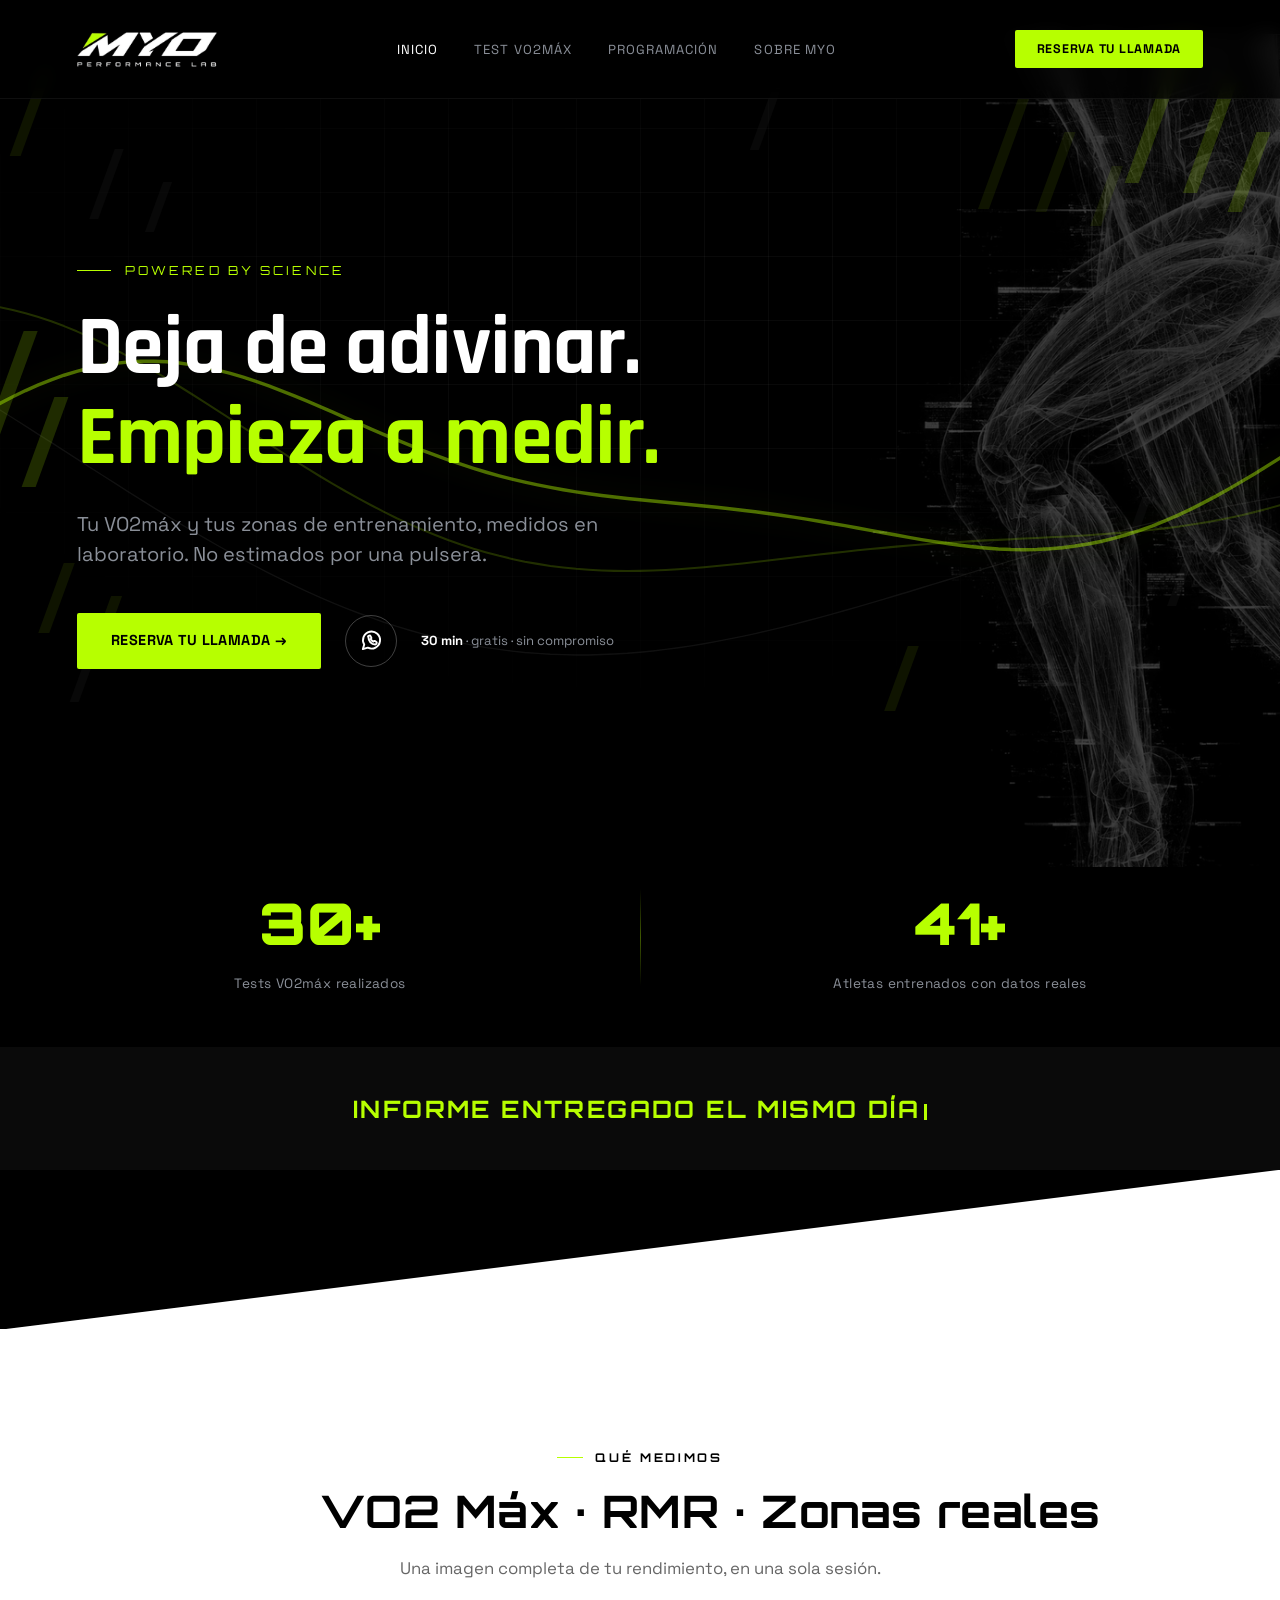
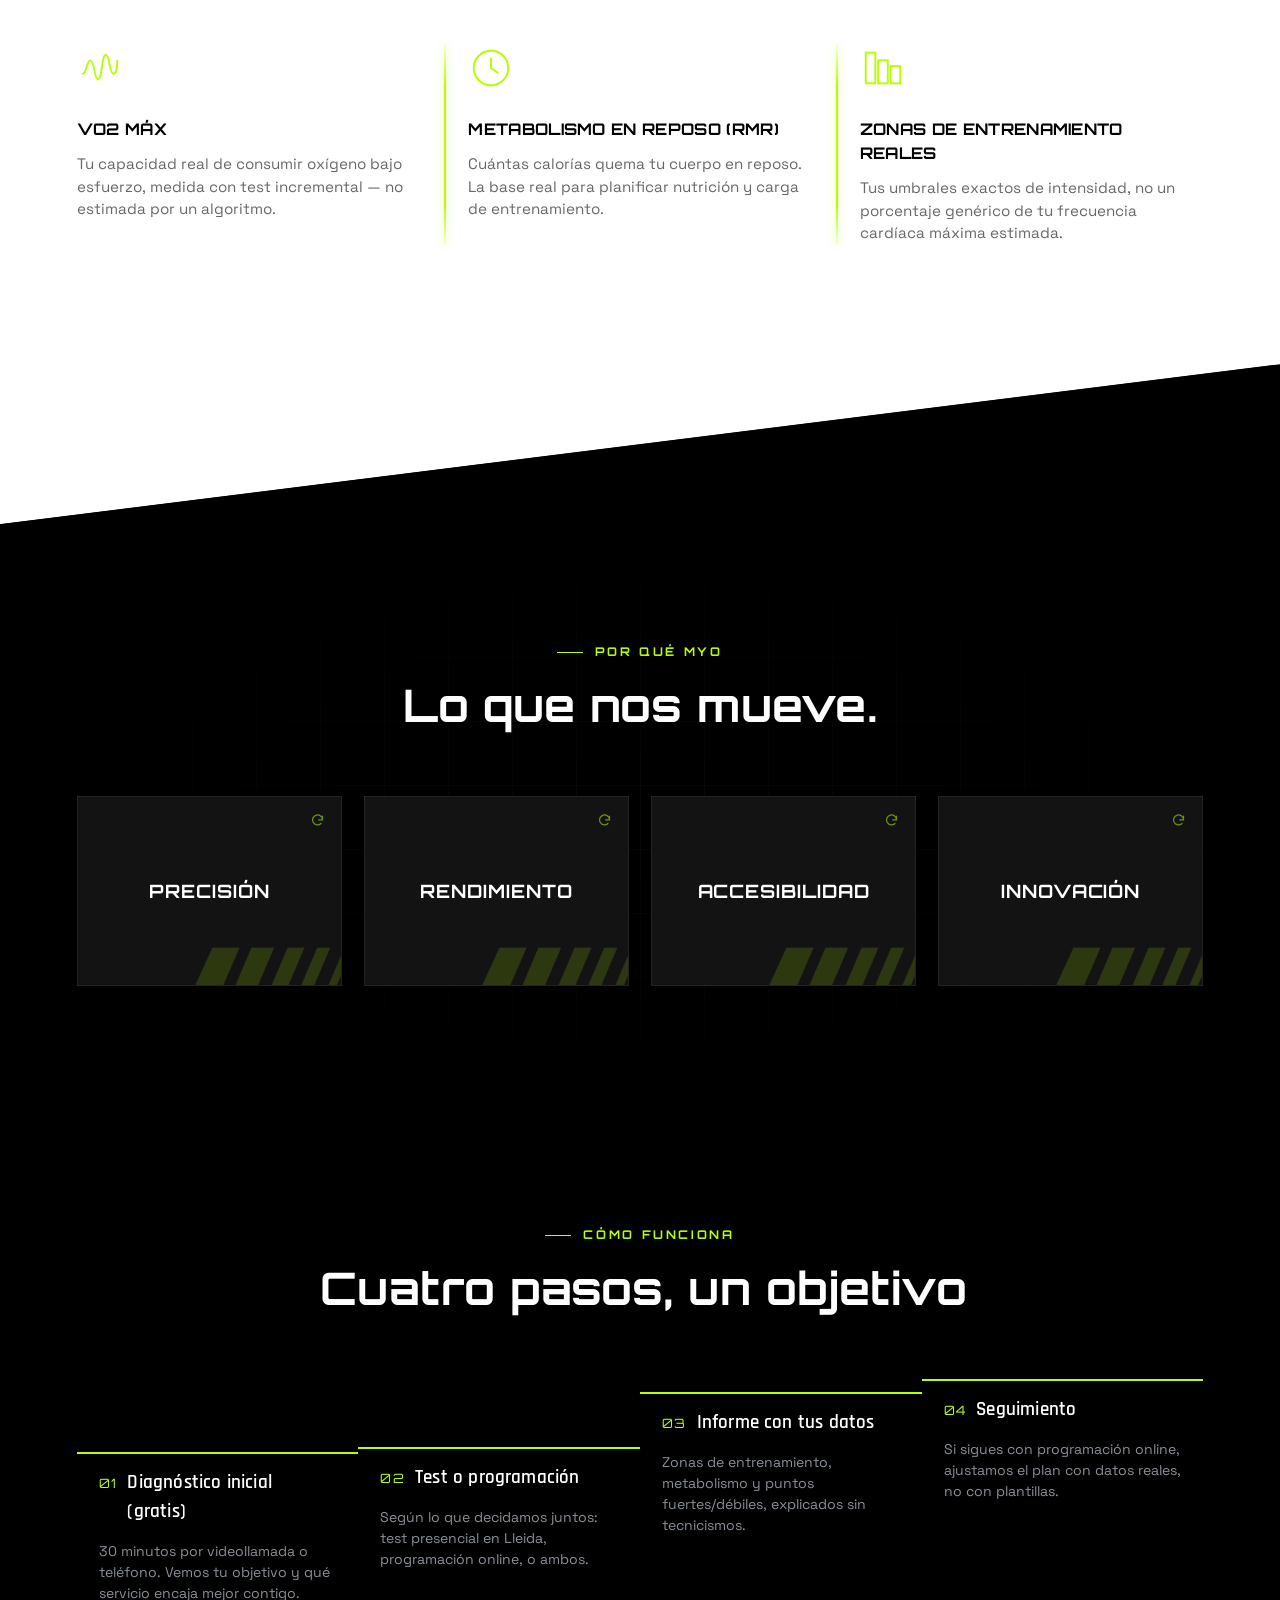
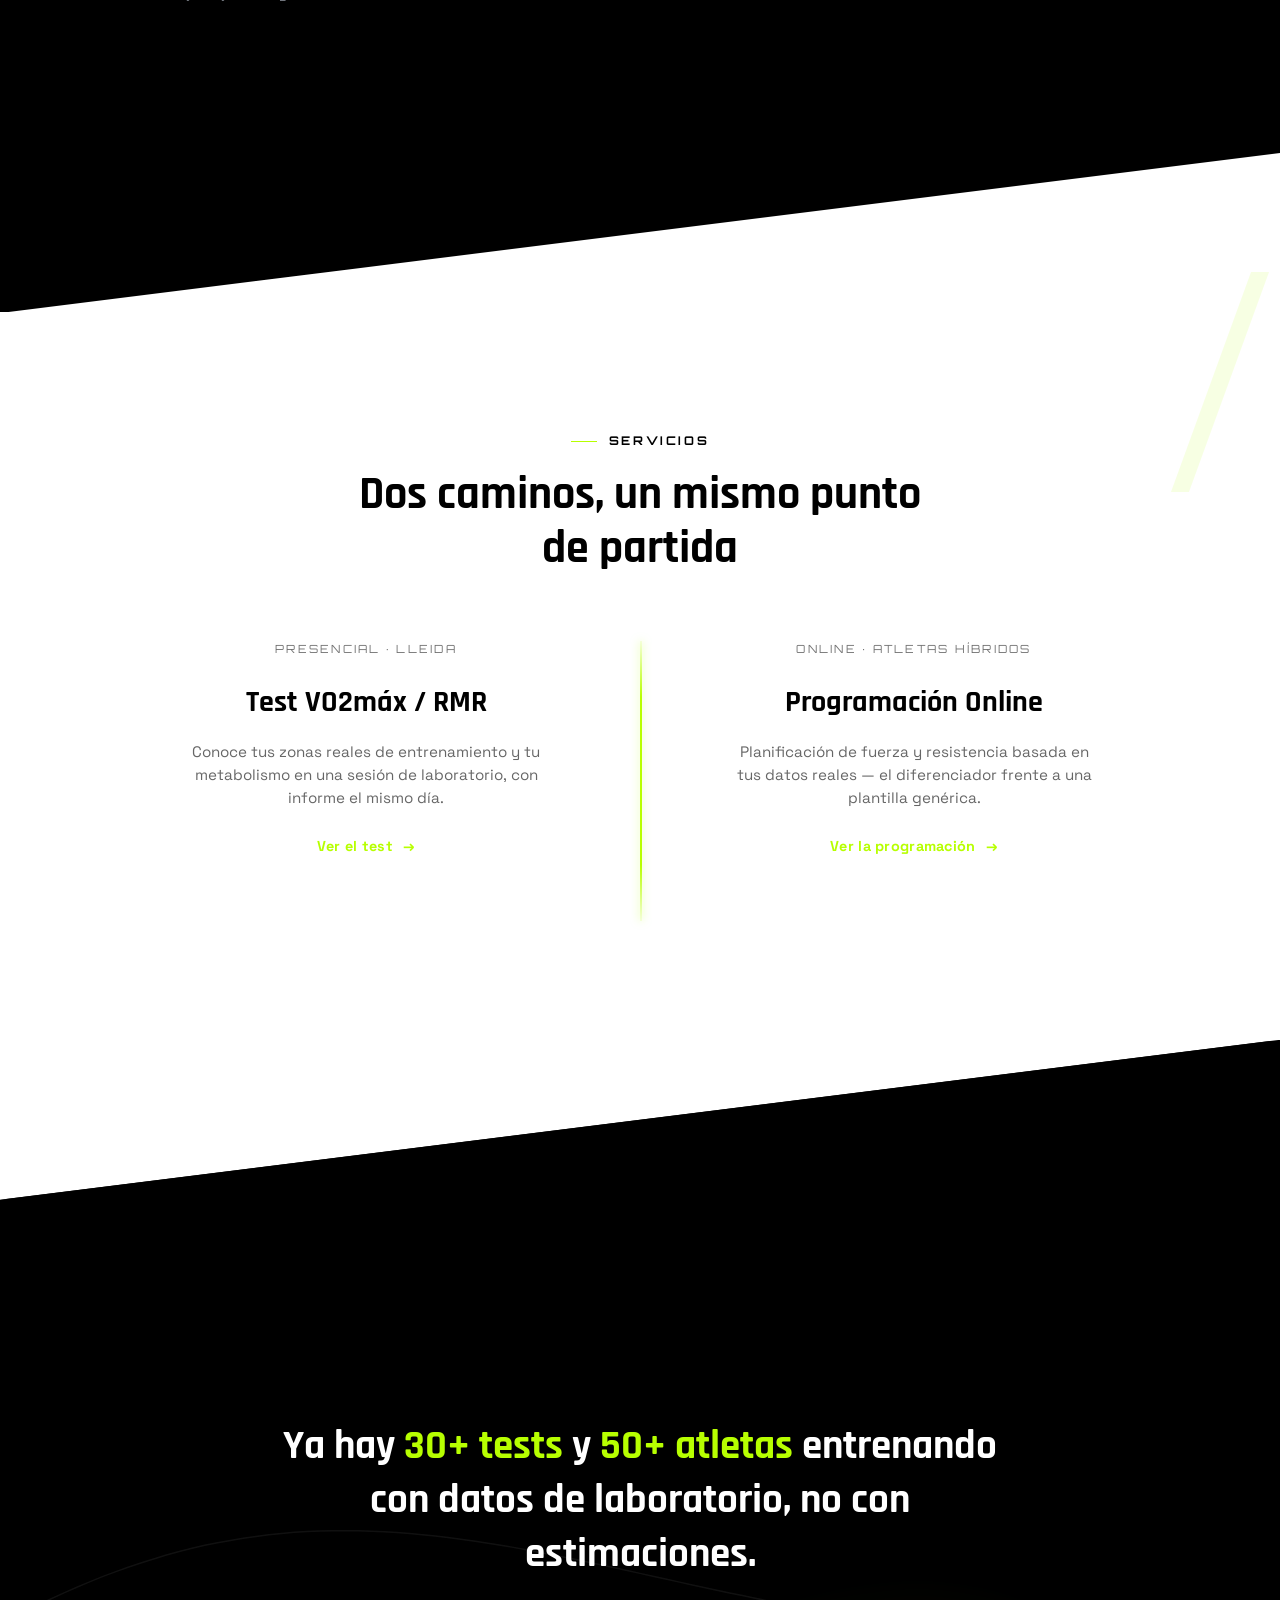
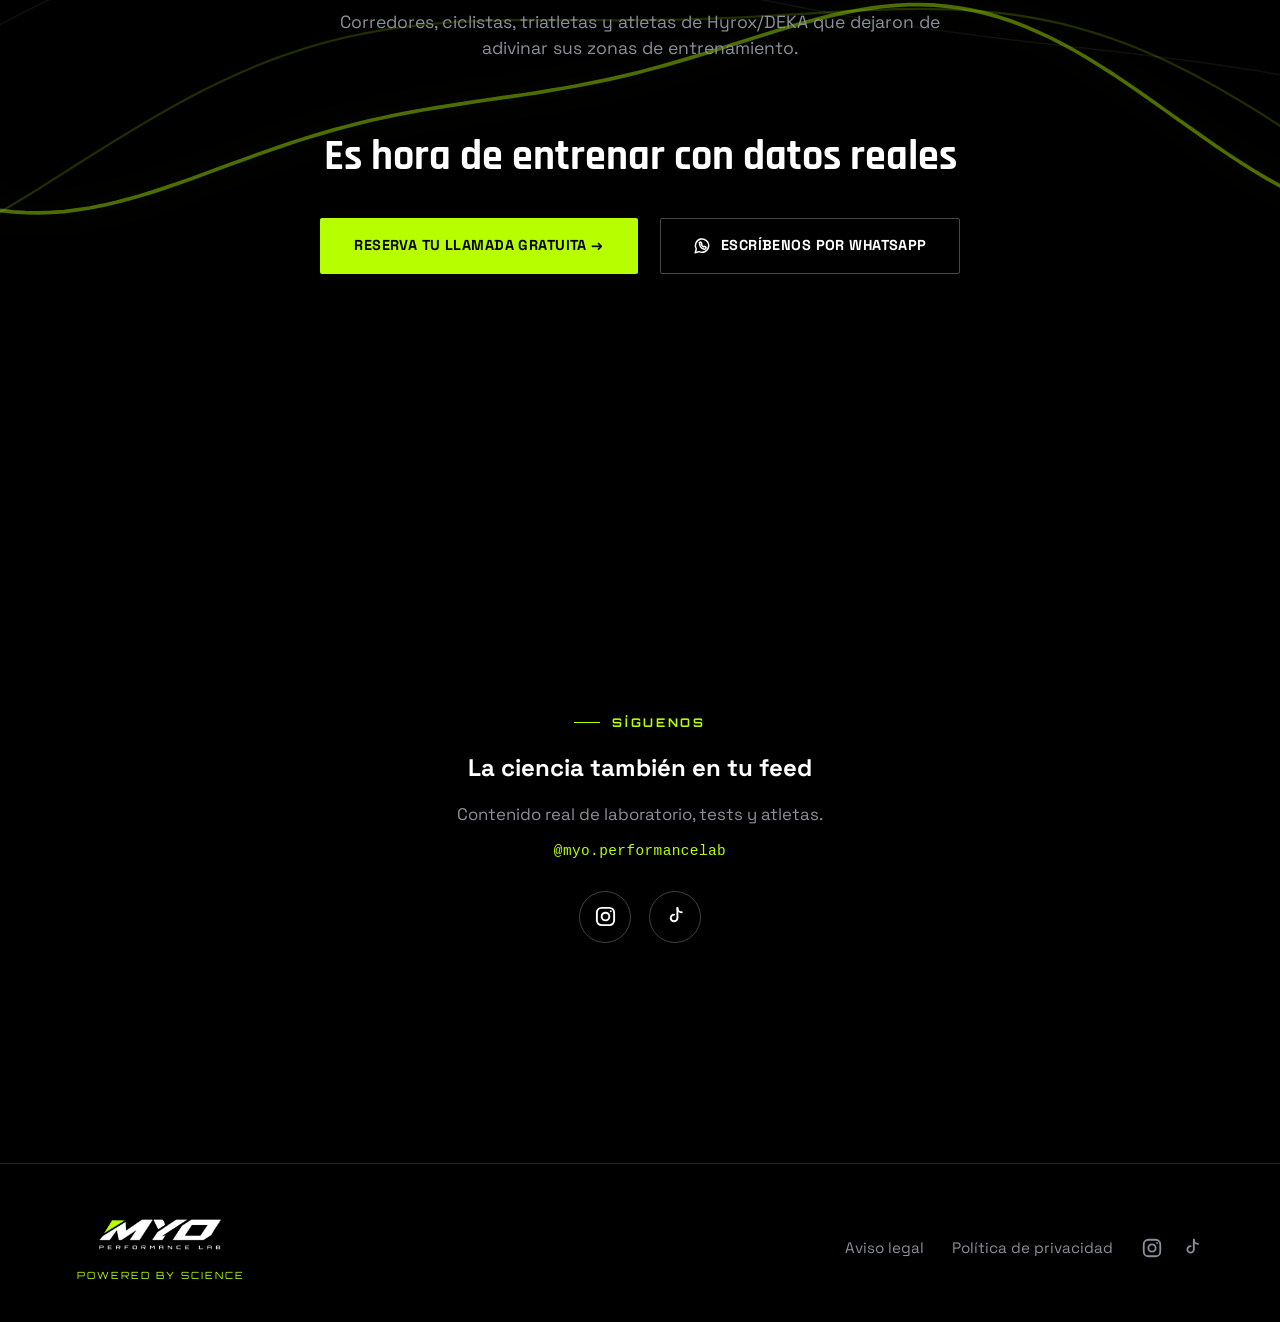
==== index.html @ 12cadb53 "Fix WhatsApp link and update section subtitle Updated WhatsApp link and modified text for clarity." ====
<!DOCTYPE html>
<html lang="es">
<head>
<meta charset="UTF-8">
<meta name="viewport" content="width=device-width, initial-scale=1.0">
<title>MYO Performance Lab — Inicio</title>
<meta name="description" content="Laboratorio de fisiología y rendimiento deportivo en Lleida. Tests VO2máx y RMR presenciales, y programación online basada en datos reales. Powered by Science.">
<link rel="preconnect" href="https://fonts.googleapis.com">
<link rel="preconnect" href="https://fonts.gstatic.com" crossorigin>
<link href="https://fonts.googleapis.com/css2?family=Orbitron:wght@500;700;900&family=Rajdhani:wght@500;600;700&family=Space+Grotesk:wght@400;500;600;700&display=swap" rel="stylesheet">
<link rel="stylesheet" href="css/style.css">
</head>
<body data-page="inicio">

<div class="brand-anatomy-bg" aria-hidden="true"></div>

<div id="header"></div>

<main>
<section class="hero" id="hero">
  <div class="hero-bg-grid"></div>

  <div class="hero-waveform-ambient" id="hero-waveform-ambient">
    <svg viewBox="0 0 1000 600" preserveAspectRatio="none">
      <path class="amb-line a3" id="amb-line-3" d="" />
      <path class="amb-line a2" id="amb-line-2" d="" />
      <path class="amb-line a1" id="amb-line-1" d="" />
    </svg>
  </div>

  <div class="parallax-field" id="parallax-field">
    <div class="p-layer back">
      <span class="p-wedge" style="height:70px; left:8%; top:18%;"></span>
      <span class="p-wedge" style="height:50px; left:12%; top:22%;"></span>
      <span class="p-wedge" style="height:90px; left:88%; top:60%;"></span>
      <span class="p-wedge" style="height:60px; left:92%; top:66%;"></span>
      <span class="p-wedge" style="height:40px; left:6%; top:80%;"></span>
      <span class="p-wedge" style="height:100px; left:60%; top:6%;"></span>
    </div>
    <div class="p-layer mid">
      <span class="p-wedge" style="height:110px; left:78%; top:12%;"></span>
      <span class="p-wedge" style="height:80px; left:82%; top:16%;"></span>
      <span class="p-wedge" style="height:60px; left:86%; top:20%;"></span>
      <span class="p-wedge" style="height:70px; left:4%; top:68%;"></span>
      <span class="p-wedge" style="height:50px; left:8%; top:72%;"></span>
      <span class="p-wedge" style="height:90px; left:2%; top:8%;"></span>
      <span class="p-wedge" style="height:65px; left:70%; top:78%;"></span>
    </div>
    <div class="p-layer front">
      <span class="p-wedge" style="height:150px; left:90%; top:4%;"></span>
      <span class="p-wedge" style="height:110px; left:94%; top:10%;"></span>
      <span class="p-wedge" style="height:80px; left:97%; top:16%;"></span>
      <span class="p-wedge" style="height:130px; left:0%; top:40%;"></span>
      <span class="p-wedge" style="height:90px; left:3%; top:48%;"></span>
    </div>
  </div>

  <div class="hero-content">
    <div class="hero-eyebrow">Powered by Science</div>
    <h1>Deja de adivinar. <em>Empieza a medir.</em></h1>
    <p class="hero-sub">Tu VO2máx y tus zonas de entrenamiento, medidos en laboratorio. No estimados por una pulsera.</p>
    <div class="hero-ctas">
      <a href="#" class="btn-primary">Reserva tu llamada →</a>
      <a href="https://wa.me/34648884513" class="btn-icon-wa" aria-label="Escríbenos por WhatsApp" target="_blank" rel="noopener">
        <svg viewBox="0 0 24 24" fill="none" stroke="currentColor" stroke-width="2"><path d="M3 21l1.4-4.9A8.9 8.9 0 1 1 8.1 19.5L3 21z" stroke-linecap="round" stroke-linejoin="round"/><path d="M8.8 8.6c0 4.1 3 7.4 7.1 7.6.5 0 1-.3 1.2-.8l.3-.9a1 1 0 0 0-.5-1.2l-1.6-.8a1 1 0 0 0-1.1.2l-.4.4a6.6 6.6 0 0 1-2.6-2.6l.4-.4a1 1 0 0 0 .2-1.1l-.8-1.6a1 1 0 0 0-1.2-.5l-.9.3c-.5.2-.8.6-.1 1.4z"/></svg>
      </a>
      <span class="hero-note"><strong>30 min</strong> · gratis · sin compromiso</span>
    </div>
  </div>
</section>

<div class="stats">
  <div class="stat" data-reveal>
    <div class="stat-num" data-count="30" data-suffix="+">0</div>
    <div class="stat-label">Tests VO2máx realizados</div>
  </div>
  <div class="stat" data-reveal>
    <div class="stat-num" data-count="50" data-suffix="+">0</div>
    <div class="stat-label">Atletas entrenados con datos reales</div>
  </div>
</div>

<div class="stats-typewriter" data-reveal>
  <span class="tw-text" id="tw-text" data-full="Informe entregado el mismo día"></span><span class="tw-cursor"></span>
</div>

<div class="angle-bridge to-light"><div class="wedge-a"></div><div class="wedge-b"></div></div>

<section id="que-medimos" class="section-light">
  <div class="section-head section-head--center" data-reveal>
    <div class="eyebrow eyebrow--center eyebrow--bold">Qué medimos</div>
    <h2>VO2 Máx · RMR · Zonas reales</h2>
    <p class="section-sub">Una imagen completa de tu rendimiento, en una sola sesión.</p>
  </div>
  <div class="measure-grid">
    <div class="measure-card" data-reveal>
      <div class="measure-icon"><svg viewBox="0 0 48 48" fill="none" stroke-width="2"><path d="M6 30c4 0 4-14 8-14s4 20 8 20 4-26 8-26 4 20 8 20 4-14 4-14" stroke-linecap="round" stroke-linejoin="round"/></svg></div>
      <h3>VO2 MÁX</h3>
      <p>Tu capacidad real de consumir oxígeno bajo esfuerzo, medida con test incremental — no estimada por un algoritmo.</p>
    </div>
    <div class="measure-card" data-reveal>
      <div class="measure-icon"><svg viewBox="0 0 48 48" fill="none" stroke-width="2"><circle cx="24" cy="24" r="18"/><path d="M24 14v10l7 5" stroke-linecap="round" stroke-linejoin="round"/></svg></div>
      <h3>METABOLISMO EN REPOSO (RMR)</h3>
      <p>Cuántas calorías quema tu cuerpo en reposo. La base real para planificar nutrición y carga de entrenamiento.</p>
    </div>
    <div class="measure-card" data-reveal>
      <div class="measure-icon"><svg viewBox="0 0 48 48" fill="none" stroke-width="2"><rect x="6" y="8" width="10" height="32"/><rect x="19" y="16" width="10" height="24"/><rect x="32" y="22" width="10" height="18"/></svg></div>
      <h3>ZONAS DE ENTRENAMIENTO REALES</h3>
      <p>Tus umbrales exactos de intensidad, no un porcentaje genérico de tu frecuencia cardíaca máxima estimada.</p>
    </div>
  </div>
</section>

<div class="angle-bridge to-dark"><div class="wedge-a"></div><div class="wedge-b"></div></div>

<section id="por-que-myo">
  <div class="section-grid-bg" data-parallax="0.04"></div>
  <div class="section-head section-head--center" data-reveal>
    <div class="eyebrow eyebrow--center eyebrow--bold">Por qué MYO</div>
    <h2>Lo que nos mueve.</h2>
  </div>
  <div class="values-grid">
    <div class="flip-card" data-reveal tabindex="0">
      <div class="flip-inner">
        <div class="flip-face flip-front" data-letter="P">
          <h3>Precisión</h3>
          <svg class="flip-icon" viewBox="0 0 24 24" fill="none" stroke="currentColor" stroke-width="2"><path d="M20 11a8 8 0 1 0-2.5 5.8M20 5v6h-6" stroke-linecap="round" stroke-linejoin="round"/></svg>
        </div>
        <div class="flip-face flip-back">
          <p>Cada dato sale de un protocolo validado en laboratorio, nunca de un algoritmo estimado.</p>
        </div>
      </div>
    </div>
    <div class="flip-card" data-reveal tabindex="0">
      <div class="flip-inner">
        <div class="flip-face flip-front" data-letter="R">
          <h3>Rendimiento</h3>
          <svg class="flip-icon" viewBox="0 0 24 24" fill="none" stroke="currentColor" stroke-width="2"><path d="M20 11a8 8 0 1 0-2.5 5.8M20 5v6h-6" stroke-linecap="round" stroke-linejoin="round"/></svg>
        </div>
        <div class="flip-face flip-back">
          <p>Hablamos el idioma del atleta que compite, no del que simplemente "hace deporte".</p>
        </div>
      </div>
    </div>
    <div class="flip-card" data-reveal tabindex="0">
      <div class="flip-inner">
        <div class="flip-face flip-front" data-letter="A">
          <h3>Accesibilidad</h3>
          <svg class="flip-icon" viewBox="0 0 24 24" fill="none" stroke="currentColor" stroke-width="2"><path d="M20 11a8 8 0 1 0-2.5 5.8M20 5v6h-6" stroke-linecap="round" stroke-linejoin="round"/></svg>
        </div>
        <div class="flip-face flip-back">
          <p>La ciencia que antes era solo para la élite, ahora está al alcance de cualquiera que entrena en serio.</p>
        </div>
      </div>
    </div>
    <div class="flip-card" data-reveal tabindex="0">
      <div class="flip-inner">
        <div class="flip-face flip-front" data-letter="I">
          <h3>Innovación</h3>
          <svg class="flip-icon" viewBox="0 0 24 24" fill="none" stroke="currentColor" stroke-width="2"><path d="M20 11a8 8 0 1 0-2.5 5.8M20 5v6h-6" stroke-linecap="round" stroke-linejoin="round"/></svg>
        </div>
        <div class="flip-face flip-back">
          <p>Tecnología y método al servicio del dato — nunca al revés.</p>
        </div>
      </div>
    </div>
  </div>
</section>

<section id="como-funciona">
  <div class="section-head section-head--center" data-reveal>
    <div class="eyebrow eyebrow--center eyebrow--bold">Cómo funciona</div>
    <h2>Cuatro pasos, un objetivo</h2>
  </div>
  <div class="stairs">
    <div class="stair-step" data-reveal data-step="1">
      <div class="stair-step-head"><span class="step-num">01</span><h3>Diagnóstico inicial (gratis)</h3></div>
      <p>30 minutos por videollamada o teléfono. Vemos tu objetivo y qué servicio encaja mejor contigo.</p>
    </div>
    <div class="stair-step" data-reveal data-step="2">
      <div class="stair-step-head"><span class="step-num">02</span><h3>Test o programación</h3></div>
      <p>Según lo que decidamos juntos: test presencial en Lleida, programación online, o ambos.</p>
    </div>
    <div class="stair-step" data-reveal data-step="3">
      <div class="stair-step-head"><span class="step-num">03</span><h3>Informe con tus datos</h3></div>
      <p>Zonas de entrenamiento, metabolismo y puntos fuertes/débiles, explicados sin tecnicismos.</p>
    </div>
    <div class="stair-step" data-reveal data-step="4">
      <div class="stair-step-head"><span class="step-num">04</span><h3>Seguimiento</h3></div>
      <p>Si sigues con programación online, ajustamos el plan con datos reales, no con plantillas.</p>
    </div>
  </div>
</section>

<div class="angle-bridge to-light"><div class="wedge-a"></div><div class="wedge-b"></div></div>

<section id="servicios" class="section-light">
  <span class="drift-wedge drift-wedge--services" data-parallax="-0.06"></span>
  <div class="section-head section-head--center" data-reveal>
    <div class="eyebrow eyebrow--center eyebrow--bold">Servicios</div>
    <h2>Dos caminos, un mismo punto de&nbsp;partida</h2>
  </div>
  <div class="services-grid">
    <a href="test.html" class="service-card" data-reveal>
      <span class="service-tag">Presencial · Lleida</span>
      <h3>Test VO2máx / RMR</h3>
      <p>Conoce tus zonas reales de entrenamiento y tu metabolismo en una sesión de laboratorio, con informe el mismo día.</p>
      <span class="service-link">Ver el test <span class="arrow">→</span></span>
    </a>
    <a href="programacion.html" class="service-card" data-reveal>
      <span class="service-tag">Online · Atletas híbridos</span>
      <h3>Programación Online</h3>
      <p>Planificación de fuerza y resistencia basada en tus datos reales — el diferenciador frente a una plantilla genérica.</p>
      <span class="service-link">Ver la programación <span class="arrow">→</span></span>
    </a>
  </div>
</section>

<div class="angle-bridge to-dark"><div class="wedge-a"></div><div class="wedge-b"></div></div>

<section id="prueba-social">
  <div class="hero-waveform-ambient" id="hero-waveform-ambient-2">
    <svg viewBox="0 0 1000 600" preserveAspectRatio="none">
      <path class="amb-line a3" id="amb-line-3b" d="" />
      <path class="amb-line a2" id="amb-line-2b" d="" />
      <path class="amb-line a1" id="amb-line-1b" d="" />
    </svg>
  </div>
  <div class="proof" data-reveal>
    <p class="proof-quote">Ya hay <span class="lime">30+ tests</span> y <span class="lime">50+ atletas</span> entrenando con datos de laboratorio, no con estimaciones.</p>
    <p class="proof-for">Corredores, ciclistas, triatletas y atletas de Hyrox/DEKA que dejaron de adivinar sus zonas de entrenamiento.</p>
    <h2 class="proof-cta-heading">Es hora de entrenar con datos reales</h2>
    <div class="cta-group">
      <a href="#" class="btn-primary">Reserva tu llamada gratuita →</a>
      <a href="https://wa.me/34648884513" class="btn-secondary" target="_blank" rel="noopener">
        <svg viewBox="0 0 24 24" fill="none" stroke="currentColor" stroke-width="2"><path d="M3 21l1.4-4.9A8.9 8.9 0 1 1 8.1 19.5L3 21z" stroke-linecap="round" stroke-linejoin="round"/><path d="M8.8 8.6c0 4.1 3 7.4 7.1 7.6.5 0 1-.3 1.2-.8l.3-.9a1 1 0 0 0-.5-1.2l-1.6-.8a1 1 0 0 0-1.1.2l-.4.4a6.6 6.6 0 0 1-2.6-2.6l.4-.4a1 1 0 0 0 .2-1.1l-.8-1.6a1 1 0 0 0-1.2-.5l-.9.3c-.5.2-.8.6-.1 1.4z"/></svg>
        Escríbenos por WhatsApp
      </a>
  </div>
</section>

<section id="social">
  <div class="social-follow" data-reveal>
    <div class="eyebrow eyebrow--center eyebrow--bold">Síguenos</div>
    <h2>La ciencia también en tu feed</h2>
    <p class="section-sub">Contenido real de laboratorio, tests y atletas.</p>
    <div class="social-handle">@myo.performancelab</div>
    <div class="social-links">
      <a href="https://instagram.com/myo.performancelab" target="_blank" rel="noopener" class="btn-icon-wa" aria-label="Instagram">
        <svg viewBox="0 0 24 24" fill="none" stroke="currentColor" stroke-width="2"><rect x="3" y="3" width="18" height="18" rx="5"/><circle cx="12" cy="12" r="4"/><circle cx="17.5" cy="6.5" r="1" fill="currentColor" stroke="none"/></svg>
      </a>
      <a href="https://tiktok.com/@myo.performancelab" target="_blank" rel="noopener" class="btn-icon-wa" aria-label="TikTok">
        <svg viewBox="0 0 24 24" fill="none" stroke="currentColor" stroke-width="2"><path d="M14 3v10.5a3.5 3.5 0 1 1-3.5-3.5" stroke-linecap="round" stroke-linejoin="round"/><path d="M14 3c0 2.5 2 4.5 4.5 4.5" stroke-linecap="round" stroke-linejoin="round"/></svg>
      </a>
    </div>
  </div>
</section>

</main>

<div id="footer"></div>

<script src="js/incluir.js" defer></script>
<script src="js/script.js" defer></script>
</body>
</html>
---- css/style.css ----
:root{
    --black:#000000;
    --near-black:#0a0a0a;
    --card:#131313;
    --card-border:#232323;
    --white:#ffffff;
    --gray:#8a8f98;
    --lime:#b7ff00;
    --font-display:'Orbitron', sans-serif;   /* logo, eyebrows, cifras, numeración — usos cortos */
    --font-head:'Rajdhani', sans-serif;      /* titulares largos: H1 hero, H2 de sección */
    --font-body:'Space Grotesk', sans-serif; /* cuerpo de texto */
  }
  *{margin:0;padding:0;box-sizing:border-box;}
  html{scroll-behavior:smooth;}
  body{
    background:var(--black);
    color:var(--white);
    font-family:var(--font-body);
    line-height:1.5;
    overflow-x:hidden;
  }
  a{color:inherit;text-decoration:none;}

  /* imagen de marca — trazado anatómico, fondo fijo muy sutil anclado a la derecha.
     Se ve en los huecos negros de la web; las secciones con fondo propio (claras, tarjetas) lo tapan con normalidad. */
  .brand-anatomy-bg{
    position:fixed;
    top:0; right:0;
    width:min(52vw, 720px);
    height:100vh;
    background-image:url('../assets/img/brand-anatomy.webp');
    background-position:right center;
    background-repeat:no-repeat;
    background-size:contain;
    opacity:0.5;
    z-index:0;
    pointer-events:none;
  }


  /* ===== NAV ===== */
  header{
    position:fixed;top:0;left:0;right:0;z-index:100;
    display:flex;align-items:center;justify-content:space-between;
    padding:26px 6%;
    background:rgba(0,0,0,0.7);
    backdrop-filter:blur(10px);
    border-bottom:1px solid rgba(255,255,255,0.06);
  }
  .logo{
    display:flex;align-items:center;
  }
  .logo img{
    height:46px;
    width:auto;
    display:block;
  }
  nav ul{list-style:none;display:flex;gap:36px;}
  nav a{
    font-size:0.82rem;
    letter-spacing:0.08em;
    text-transform:uppercase;
    color:var(--gray);
    transition:color .2s;
  }
  nav a:hover{color:var(--white);}
  nav a.active{color:var(--white);}
  .nav-cta{
    background:var(--lime);
    color:var(--black);
    padding:10px 22px;
    font-size:0.78rem;
    font-weight:700;
    letter-spacing:0.06em;
    text-transform:uppercase;
    border-radius:2px;
    transition:transform .15s;
  }
  .nav-cta:hover{transform:translateY(-2px);}
  .menu-toggle{display:none;background:none;border:none;color:var(--white);font-size:1.6rem;cursor:pointer;}

  /* ===== HERO ===== */
  .hero{
    position:relative;
    min-height:92vh;
    display:flex;
    flex-direction:column;
    justify-content:center;
    padding:142px 6% 40px;
    overflow:hidden;
    perspective:1200px;
  }
  .hero-bg-grid{
    position:absolute;inset:0;
    background-image:
      linear-gradient(rgba(255,255,255,0.035) 1px, transparent 1px),
      linear-gradient(90deg, rgba(255,255,255,0.035) 1px, transparent 1px);
    background-size:64px 64px;
    mask-image:radial-gradient(ellipse 80% 60% at 50% 40%, black 20%, transparent 75%);
    pointer-events:none;
  }

  /* ambient full-hero waveform — background presence, visible from first glance */
  .hero-waveform-ambient{
    position:absolute;inset:0;
    z-index:0;
    pointer-events:none;
    opacity:0.85;
    transition:transform .2s ease-out;
    will-change:transform;
  }
  .hero-waveform-ambient svg{width:100%;height:100%;display:block;}
  .amb-line{
    fill:none;
    stroke-linecap:round;
    stroke-linejoin:round;
  }
  .amb-line.a1{stroke:rgba(183,255,0,0.5);stroke-width:2.5;filter:drop-shadow(0 0 12px rgba(183,255,0,0.35));}
  .amb-line.a2{stroke:rgba(183,255,0,0.22);stroke-width:1.5;}
  .amb-line.a3{stroke:rgba(255,255,255,0.08);stroke-width:1;}

  /* parallax wedge field — motivo de velocidad, 3 capas de profundidad */
  .parallax-field{
    position:absolute;inset:0;
    pointer-events:none;
    z-index:1;
  }
  .p-layer{
    position:absolute;inset:0;
    transition:transform .15s ease-out;
    will-change:transform;
  }
  .p-wedge{
    position:absolute;
    width:12px;
    background:var(--lime);
    transform:skewX(-20deg);
    opacity:0.4;
  }
  .p-layer.back .p-wedge{background:rgba(255,255,255,0.08); width:9px;}
  .p-layer.mid .p-wedge{background:rgba(183,255,0,0.2); width:11px;}
  .p-layer.front .p-wedge{background:rgba(183,255,0,0.42); width:14px;}

  .hero-content{position:relative;z-index:3;}

  .hero-eyebrow{
    font-family:var(--font-display);
    font-size:0.78rem;
    letter-spacing:0.25em;
    color:var(--lime);
    text-transform:uppercase;
    margin-bottom:24px;
    display:flex;align-items:center;gap:14px;
  }
  .hero-eyebrow::before{
    content:'';
    width:34px;height:1px;
    background:var(--lime);
  }
  .hero h1{
    font-family:var(--font-head);
    font-weight:700;
    font-size:clamp(2.6rem, 6.6vw, 5.8rem);
    line-height:1.06;
    letter-spacing:-0.01em;
    max-width:16ch;
  }
  .hero h1 em{
    font-style:normal;
    color:var(--lime);
  }
  .hero-sub{
    margin-top:26px;
    font-size:clamp(1rem, 1.6vw, 1.25rem);
    color:var(--gray);
    max-width:46ch;
  }
  .hero-ctas{
    margin-top:44px;
    display:flex;
    align-items:center;
    gap:24px;
    flex-wrap:wrap;
  }
  .btn-primary{
    background:var(--lime);
    color:var(--black);
    padding:17px 34px;
    font-weight:700;
    font-size:0.9rem;
    letter-spacing:0.03em;
    text-transform:uppercase;
    border-radius:2px;
    display:inline-flex;align-items:center;gap:10px;
    transition:transform .18s, box-shadow .18s;
    font-family:var(--font-body);
  }
  .btn-primary:hover{
    transform:translateY(-3px);
    box-shadow:0 10px 30px -8px rgba(183,255,0,0.5);
  }
  .hero-note{
    font-size:0.82rem;
    color:var(--gray);
  }
  .hero-note strong{color:var(--white);}

  /* WhatsApp — icono tipo "logo", solo trazo, nunca relleno lima (reservado a CTA principal) */
  .btn-icon-wa{
    width:52px;height:52px;
    border-radius:50%;
    border:1px solid rgba(255,255,255,0.25);
    display:inline-flex;align-items:center;justify-content:center;
    color:var(--white);
    flex-shrink:0;
    transition:border-color .18s, color .18s, transform .18s;
  }
  .btn-icon-wa svg{width:23px;height:23px;}
  .btn-icon-wa:hover{
    border-color:var(--lime);
    color:var(--lime);
    transform:translateY(-3px);
  }

  /* WhatsApp — botón secundario de texto, para el CTA final junto a "Reserva tu llamada" */
  .cta-group{
    display:flex;
    align-items:center;
    gap:22px;
    flex-wrap:wrap;
    justify-content:center;
  }
  .btn-secondary{
    background:transparent;
    color:var(--white);
    border:1px solid rgba(255,255,255,0.28);
    padding:16px 32px;
    font-weight:700;
    font-size:0.9rem;
    letter-spacing:0.03em;
    text-transform:uppercase;
    border-radius:2px;
    display:inline-flex;align-items:center;gap:10px;
    transition:transform .18s, border-color .18s, color .18s;
    font-family:var(--font-body);
  }
  .btn-secondary svg{width:18px;height:18px;flex-shrink:0;}
  .btn-secondary:hover{
    border-color:var(--lime);
    color:var(--lime);
    transform:translateY(-3px);
  }

  /* ===== SECCIONES CLARAS (blanco) — para dar aire y respetar el 25% blanco del brandbook ===== */
  .section-light{
    background:var(--white);
    color:var(--black);
  }
  /* el lima de marca se queda EXACTO — solo se usa en trazos gruesos (raya, iconos) o como
     resaltador de fondo, nunca como color de texto fino sobre blanco (ahí no tiene contraste) */
  .section-light .eyebrow{color:var(--black);}
  .section-light .eyebrow::before{background:var(--lime);}
  .section-light .section-head p{color:rgba(0,0,0,0.6);}
  .section-light .measure-card p{color:rgba(0,0,0,0.6);}
  .section-light .measure-icon svg{stroke:var(--lime);}

  /* ===== FRANJAS DE TRANSICIÓN — corte diagonal (motivo de velocidad), sin degradado ni grises ===== */
  .angle-bridge{
    position:relative;
    height:160px;
    margin-top:-1px;
    margin-bottom:-1px;
    overflow:hidden;
  }
  .angle-bridge .wedge-a, .angle-bridge .wedge-b{
    position:absolute;
    inset:0;
  }
  .angle-bridge.to-light .wedge-a{background:#000; clip-path:polygon(0 0, 100% 0, 0 100%);}
  .angle-bridge.to-light .wedge-b{background:#fff; clip-path:polygon(100% 0, 100% 100%, 0 100%);}
  .angle-bridge.to-dark .wedge-a{background:#fff; clip-path:polygon(0 0, 100% 0, 0 100%);}
  .angle-bridge.to-dark .wedge-b{background:#000; clip-path:polygon(100% 0, 100% 100%, 0 100%);}

  /* ===== STATS BAR ===== */
  .stats{
    display:grid;
    grid-template-columns:repeat(auto-fit, minmax(220px,1fr));
    position:relative;
  }
  .stat{
    padding:52px 6%;
    text-align:center;
    position:relative;
  }
  /* divisor sutil entre cifras: línea fina en lima que se desvanece arriba/abajo, no un borde gris de extremo a extremo */
  .stat:not(:first-child)::before{
    content:'';
    position:absolute;
    left:0; top:50%;
    transform:translateY(-50%);
    width:1px;
    height:44%;
    background:linear-gradient(180deg, transparent, rgba(183,255,0,0.35), transparent);
  }
  .stat-num{
    font-family:var(--font-display);
    font-weight:900;
    font-size:clamp(2.6rem,5vw,3.6rem);
    color:var(--lime);
  }
  .stat-label{
    margin-top:8px;
    font-size:0.85rem;
    color:var(--gray);
    letter-spacing:0.03em;
  }

  /* franja inferior con el dato "mismo día" — efecto máquina de escribir, separada de los números */
  .stats-typewriter{
    padding:44px 6%;
    text-align:center;
    background:var(--near-black);
  }
  .tw-text{
    font-family:var(--font-display);
    font-size:clamp(1.05rem, 2vw, 1.5rem);
    font-weight:700;
    letter-spacing:0.1em;
    text-transform:uppercase;
    color:var(--lime);
  }
  .tw-cursor{
    display:inline-block;
    width:3px;
    height:1em;
    background:var(--lime);
    margin-left:4px;
    vertical-align:-0.12em;
    animation:tw-blink 0.9s step-end infinite;
  }
  @keyframes tw-blink{
    0%, 49%{opacity:1;}
    50%, 100%{opacity:0;}
  }

  /* ===== SECTION SHARED ===== */
  section{padding:120px 6%; position:relative;}

  /* rejilla de fondo muy tenue, reutilizada fuera del hero — parallax de scroll sutil */
  .section-grid-bg{
    position:absolute;inset:-10% 0;
    background-image:
      linear-gradient(rgba(255,255,255,0.025) 1px, transparent 1px),
      linear-gradient(90deg, rgba(255,255,255,0.025) 1px, transparent 1px);
    background-size:64px 64px;
    mask-image:radial-gradient(ellipse 70% 60% at 50% 50%, black 10%, transparent 70%);
    pointer-events:none;
    will-change:transform;
    z-index:0;
  }
  #por-que-myo > *:not(.section-grid-bg){position:relative;z-index:1;}

  /* cuñas sueltas que flotan muy despacio con el scroll — guiño puntual, no en todas las secciones */
  .drift-wedge{
    position:absolute;
    width:18px;
    transform:skewX(-20deg);
    pointer-events:none;
    will-change:transform;
    opacity:0.5;
    z-index:0;
  }
  .drift-wedge--services{
    height:220px;
    background:rgba(183,255,0,0.22);
    right:4%;
    top:-40px;
  }
  .drift-wedge--cta{
    height:160px;
    background:rgba(183,255,0,0.12);
    left:8%;
    top:20px;
  }
  .section-head{
    max-width:640px;
    margin-bottom:64px;
  }
  .eyebrow{
    font-family:var(--font-display);
    font-size:0.75rem;
    letter-spacing:0.22em;
    color:var(--lime);
    text-transform:uppercase;
    margin-bottom:18px;
    display:flex;align-items:center;gap:12px;
  }
  .eyebrow::before{content:'';width:26px;height:1px;background:var(--lime);}
  .section-head h2{
    font-family:var(--font-head);
    font-weight:700;
    font-size:clamp(1.9rem,3.6vw,2.9rem);
    line-height:1.18;
  }
  .section-head p{
    margin-top:18px;
    color:var(--gray);
    font-size:1.05rem;
    max-width:52ch;
  }

  /* variante centrada — para secciones donde el titular es corto y literal (p.ej. "Qué medimos") */
  .section-head--center{
    max-width:640px;
    margin-left:auto;
    margin-right:auto;
    text-align:center;
  }
  .eyebrow--center{justify-content:center;}
  .eyebrow--bold{font-weight:700;}
  .section-head--center h2{
    font-family:var(--font-display);
    font-weight:700;
    font-size:clamp(0.95rem,4.3vw,2.8rem);
    letter-spacing:0.01em;
    white-space:nowrap;
  }

  /* "Dos caminos, un mismo punto de partida" es una frase larga, no un titular corto:
     usa la tipografía de titular normal (Rajdhani) en vez de forzar una sola línea en Orbitron,
     que se desbordaba de la caja centrada en pantallas anchas. */
  #servicios .section-head--center{
    max-width:760px;
  }
  #servicios .section-head--center h2{
    font-family:var(--font-head);
    font-weight:700;
    font-size:clamp(1.9rem,3.6vw,2.9rem);
    letter-spacing:normal;
    white-space:normal;
    line-height:1.18;
  }
  .section-sub{
    margin-top:16px;
    color:var(--gray);
    font-size:1.05rem;
    max-width:46ch;
    margin-left:auto;
    margin-right:auto;
  }
  .section-light .section-sub{color:rgba(0,0,0,0.6);}

  /* ===== QUE MEDIMOS ===== */
  .measure-grid{
    display:grid;
    grid-template-columns:repeat(auto-fit,minmax(260px,1fr));
    gap:48px;
  }
  .measure-card{
    padding:0;
    position:relative;
  }
  /* divisor entre columnas — línea marcada en lima fosforito, no una simple línea tenue */
  .measure-card:not(:first-child)::before{
    content:'';
    position:absolute;
    left:-24px; top:0;
    width:2px;
    height:100%;
    background:linear-gradient(180deg, rgba(183,255,0,0.15), var(--lime) 20%, var(--lime) 80%, rgba(183,255,0,0.15));
    box-shadow:0 0 8px rgba(183,255,0,0.5);
  }
  .measure-icon{
    width:46px;height:46px;
    margin-bottom:26px;
  }
  .measure-icon svg{width:100%;height:100%;stroke:var(--lime);}
  .measure-card h3{
    font-family:var(--font-display);
    font-size:1rem;
    letter-spacing:0.02em;
    margin-bottom:12px;
  }
  .measure-card p{color:var(--gray);font-size:0.95rem;}

  /* ===== VALUES — TARJETAS GIRATORIAS ===== */
  .values-grid{
    display:grid;
    grid-template-columns:repeat(auto-fit,minmax(220px,1fr));
    gap:22px;
    position:relative;
    z-index:1;
  }
  .flip-card{
    perspective:1200px;
    height:190px;
    cursor:pointer;
    outline:none;
  }
  .flip-inner{
    position:relative;
    width:100%;height:100%;
    transform-style:preserve-3d;
    transition:transform .6s cubic-bezier(.4,.2,.2,1);
  }
  .flip-card:hover .flip-inner,
  .flip-card:focus .flip-inner,
  .flip-card.is-flipped .flip-inner{
    transform:rotateY(180deg);
  }
  .flip-face{
    position:absolute;inset:0;
    -webkit-backface-visibility:hidden;
    backface-visibility:hidden;
    border:1px solid var(--card-border);
    background:var(--card);
    padding:28px 26px;
    display:flex;
    flex-direction:column;
    align-items:center;
    justify-content:center;
    text-align:center;
    overflow:hidden;
  }
  .flip-front{
    position:absolute;inset:0;
  }
  .flip-front::before{
    content:'';
    position:absolute;
    right:-30px; bottom:-14px;
    width:180px; height:52px;
    background-image:url('../assets/img/wedge-accent.webp');
    background-size:contain;
    background-repeat:no-repeat;
    opacity:0.16;
    pointer-events:none;
  }
  .flip-front h3{
    position:relative;
    font-family:var(--font-display);
    font-size:1.15rem;
    letter-spacing:0.05em;
    text-transform:uppercase;
  }
  .flip-icon{
    position:absolute;
    top:16px; right:16px;
    width:15px;height:15px;
    color:var(--lime);
    opacity:0.55;
  }
  .flip-back{
    transform:rotateY(180deg);
    background:#161616;
    border-color:var(--lime);
    box-shadow:0 0 14px rgba(183,255,0,0.35);
  }
  .flip-back p{color:rgba(255,255,255,0.82);font-size:0.94rem;line-height:1.5;}

  /* ===== COMO FUNCIONA — ESCALERA ASCENDENTE ===== */
  .stairs{
    display:flex;
    align-items:flex-end;
    gap:0;
    position:relative;
  }
  .stair-step{
    flex:1;
    position:relative;
    padding:26px 22px 30px;
    border-top:2px solid var(--lime);
  }
  .stair-step[data-step="1"]{margin-bottom:0;}
  .stair-step[data-step="2"]{margin-bottom:34px;}
  .stair-step[data-step="3"]{margin-bottom:68px;}
  .stair-step[data-step="4"]{margin-bottom:102px;}
  .stair-step-head{
    display:flex;
    align-items:baseline;
    gap:10px;
    margin-top:-11px;
    margin-bottom:14px;
    background:var(--black);
    width:fit-content;
    padding-right:8px;
  }
  .step-num{
    font-family:var(--font-display);
    font-size:0.8rem;
    color:var(--lime);
    letter-spacing:0.1em;
  }
  .stair-step h3{
    font-family:var(--font-head);
    font-weight:600;
    font-size:1.2rem;
    letter-spacing:0.01em;
  }
  .stair-step p{color:var(--gray);font-size:0.88rem;}

  /* ===== SERVICIOS ===== */
  .services-grid{
    display:grid;
    grid-template-columns:repeat(auto-fit,minmax(320px,1fr));
    gap:56px;
    max-width:1040px;
    margin:0 auto;
  }
  .service-card{
    padding:0;
    display:flex;flex-direction:column;
    align-items:center;
    text-align:center;
    min-height:280px;
    position:relative;
  }
  /* divisor entre las dos columnas — misma línea marcada en lima usada en "Qué medimos" */
  .service-card:not(:first-child)::before{
    content:'';
    position:absolute;
    left:-28px; top:0;
    width:2px;
    height:100%;
    background:linear-gradient(180deg, rgba(183,255,0,0.15), var(--lime) 20%, var(--lime) 80%, rgba(183,255,0,0.15));
    box-shadow:0 0 8px rgba(183,255,0,0.5);
  }
  .service-tag{
    font-family:var(--font-display);
    font-size:0.7rem;
    letter-spacing:0.2em;
    color:var(--gray);
    text-transform:uppercase;
  }
  .service-card h3{
    font-family:var(--font-head);
    font-weight:700;
    font-size:1.9rem;
    margin:22px 0 16px;
  }
  .service-card p{color:var(--gray);font-size:0.95rem;max-width:36ch;margin-bottom:26px;}
  .service-link{
    display:inline-flex;align-items:center;gap:10px;
    color:var(--lime);
    font-size:0.9rem;
    font-weight:700;
    letter-spacing:0.02em;
    transition:gap .2s;
  }
  .service-link .arrow{transition:transform .2s;}
  .service-card:hover .arrow{transform:translateX(6px);}

  /* variante clara — el enlace se queda en lima intencionalmente (petición explícita); el resto del texto sigue en negro para legibilidad */
  .section-light .service-tag{color:rgba(0,0,0,0.55);}
  .section-light .service-card p{color:rgba(0,0,0,0.6);}

  /* ===== PRUEBA SOCIAL ===== */
  #prueba-social{position:relative;overflow:hidden;}
  .proof{
    position:relative;
    z-index:1;
    padding:100px 6%;
    text-align:center;
  }
  .proof-quote{
    font-family:var(--font-head);
    font-weight:700;
    font-size:clamp(1.6rem,3.2vw,2.6rem);
    max-width:34ch;
    margin:0 auto 28px;
    line-height:1.32;
  }
  .proof-quote .lime{color:var(--lime);}
  .proof-for{
    color:var(--gray);
    font-size:1.1rem;
    max-width:56ch;
    margin:0 auto;
  }
  .proof-cta-heading{
    font-family:var(--font-head);
    font-weight:700;
    font-size:clamp(1.4rem,4.4vw,2.6rem);
    white-space:nowrap;
    margin:64px auto 30px;
  }
  .proof .btn-primary{margin-top:0;}

  /* ===== SÍGUENOS ===== */
  .social-follow{
    text-align:center;
    padding:100px 6%;
  }
  .social-handle{
    font-family:ui-monospace, Menlo, monospace;
    font-size:0.9rem;
    color:var(--lime);
    letter-spacing:0.03em;
    margin-top:14px;
  }
  .social-links{
    display:flex;
    align-items:center;
    justify-content:center;
    gap:18px;
    margin-top:28px;
  }

  /* ===== FOOTER ===== */
  footer{
    border-top:1px solid var(--card-border);
    padding:50px 6% 40px;
    display:flex;justify-content:space-between;align-items:center;
    flex-wrap:wrap;
    gap:24px;
    position:relative;
    background:var(--black);
  }
  .footer-left{
    display:flex;
    flex-direction:column;
    align-items:center;
  }
  .footer-left .logo{margin-bottom:14px;}
  .footer-logo{height:40px;width:auto;display:block;margin-bottom:14px;}
  .footer-tag{
    font-family:var(--font-display);
    font-size:0.62rem;
    letter-spacing:0.2em;
    color:var(--lime);
    text-transform:uppercase;
  }
  .footer-links{display:flex;align-items:center;gap:28px;flex-wrap:wrap;}
  .footer-links a{
    font-size:0.95rem;
    color:var(--gray);
    font-family:var(--font-body);
  }
  .footer-links a:hover{color:var(--white);}
  .footer-social{display:flex;align-items:center;gap:18px;}
  .footer-social a{
    display:flex;align-items:center;justify-content:center;
    color:var(--gray);
    transition:color .2s;
  }
  .footer-social a:hover{color:var(--lime);}
  .footer-social svg{width:22px;height:22px;}

  /* Menú móvil desplegado — header.nav-open, activado por incluir.js */
  header.nav-open nav{
    display:block;
    position:absolute;
    top:100%; left:0; right:0;
    background:var(--near-black);
    border-bottom:1px solid var(--card-border);
    padding:18px 6%;
  }
  header.nav-open nav ul{
    flex-direction:column;
    gap:18px;
    display:flex;
  }
  header.nav-open .nav-cta{
    display:inline-block;
    position:absolute;
    top:100%; right:6%;
    margin-top:calc(18px + 1px);
  }

  @media (max-width:820px){
    .brand-anatomy-bg{display:none;}
    nav ul, .nav-cta{display:none;}
    .menu-toggle{display:block;}
    header{position:relative;}
    section{padding:80px 6%;}
    footer{flex-direction:column;align-items:center;text-align:center;gap:28px;}
    .footer-links{flex-direction:column;gap:18px;}
    .angle-bridge{height:90px;}
    .measure-card:not(:first-child)::before{display:none;}
    .service-card:not(:first-child)::before{display:none;}

    /* escalera → lista vertical simple en móvil, sin desnivel */
    .stairs{flex-direction:column;align-items:stretch;gap:0;}
    .stair-step{margin-bottom:0 !important;border-top:none;border-left:2px solid var(--lime);padding:0 0 28px 22px;margin-left:2px;}
    .stair-step:last-child{padding-bottom:0;}
    .stair-step-head{margin-top:0;background:transparent;padding-right:0;}

    /* tarjetas giratorias → un poco más altas en móvil, más fácil de leer al tocar */
    .flip-card{height:170px;}

    .section-head--center h2{
      white-space:normal;
      font-size:clamp(1.4rem, 6vw, 2.1rem);
    }
    .menu-toggle{
      padding:10px;
      line-height:1;
    }

    /* Imagen 2 — quitar el hueco vertical gigante del hero en móvil */
    .hero{
      min-height:auto;
      justify-content:flex-start;
    }

    /* Imagen 1 — evitar que la flecha del CTA se quede sola en una línea */
    .btn-primary, .btn-secondary{
      white-space:nowrap;
    }

    /* Imagen 3 — el botón "Reserva tu llamada" pasa a formar parte del menú, después de los submenús */
    header.nav-open{
      flex-wrap:wrap;
    }
    header.nav-open .logo{order:1;}
    header.nav-open .menu-toggle{order:2;}
    header.nav-open nav{
      position:static;
      order:3;
      width:100%;
      top:auto; left:auto; right:auto;
    }
    header.nav-open .nav-cta{
      position:static;
      order:4;
      display:block;
      width:100%;
      margin:0;
      text-align:center;
      padding:16px 6%;
      box-sizing:border-box;
      border-top:1px solid var(--card-border);
    }
  }

  @media (max-width:400px){
    .btn-primary, .btn-secondary{
      font-size:0.82rem;
      padding:15px 22px;
    }
  }

  @media (prefers-reduced-motion: reduce){
    .p-layer, .hero-waveform-ambient{transition:none;}
    [data-reveal]{transition:none;opacity:1;transform:none;}
  }

  [data-reveal]{
    opacity:0;
    transform:translateY(24px);
    transition:opacity .7s ease, transform .7s ease;
  }
  [data-reveal].in{opacity:1;transform:translateY(0);}

  /* escalera: revelado escalonado en orden 1→2→3→4, no simultáneo */
  .stair-step[data-step="1"]{transition-delay:0s;}
  .stair-step[data-step="2"]{transition-delay:.15s;}
  .stair-step[data-step="3"]{transition-delay:.3s;}
  .stair-step[data-step="4"]{transition-delay:.45s;}
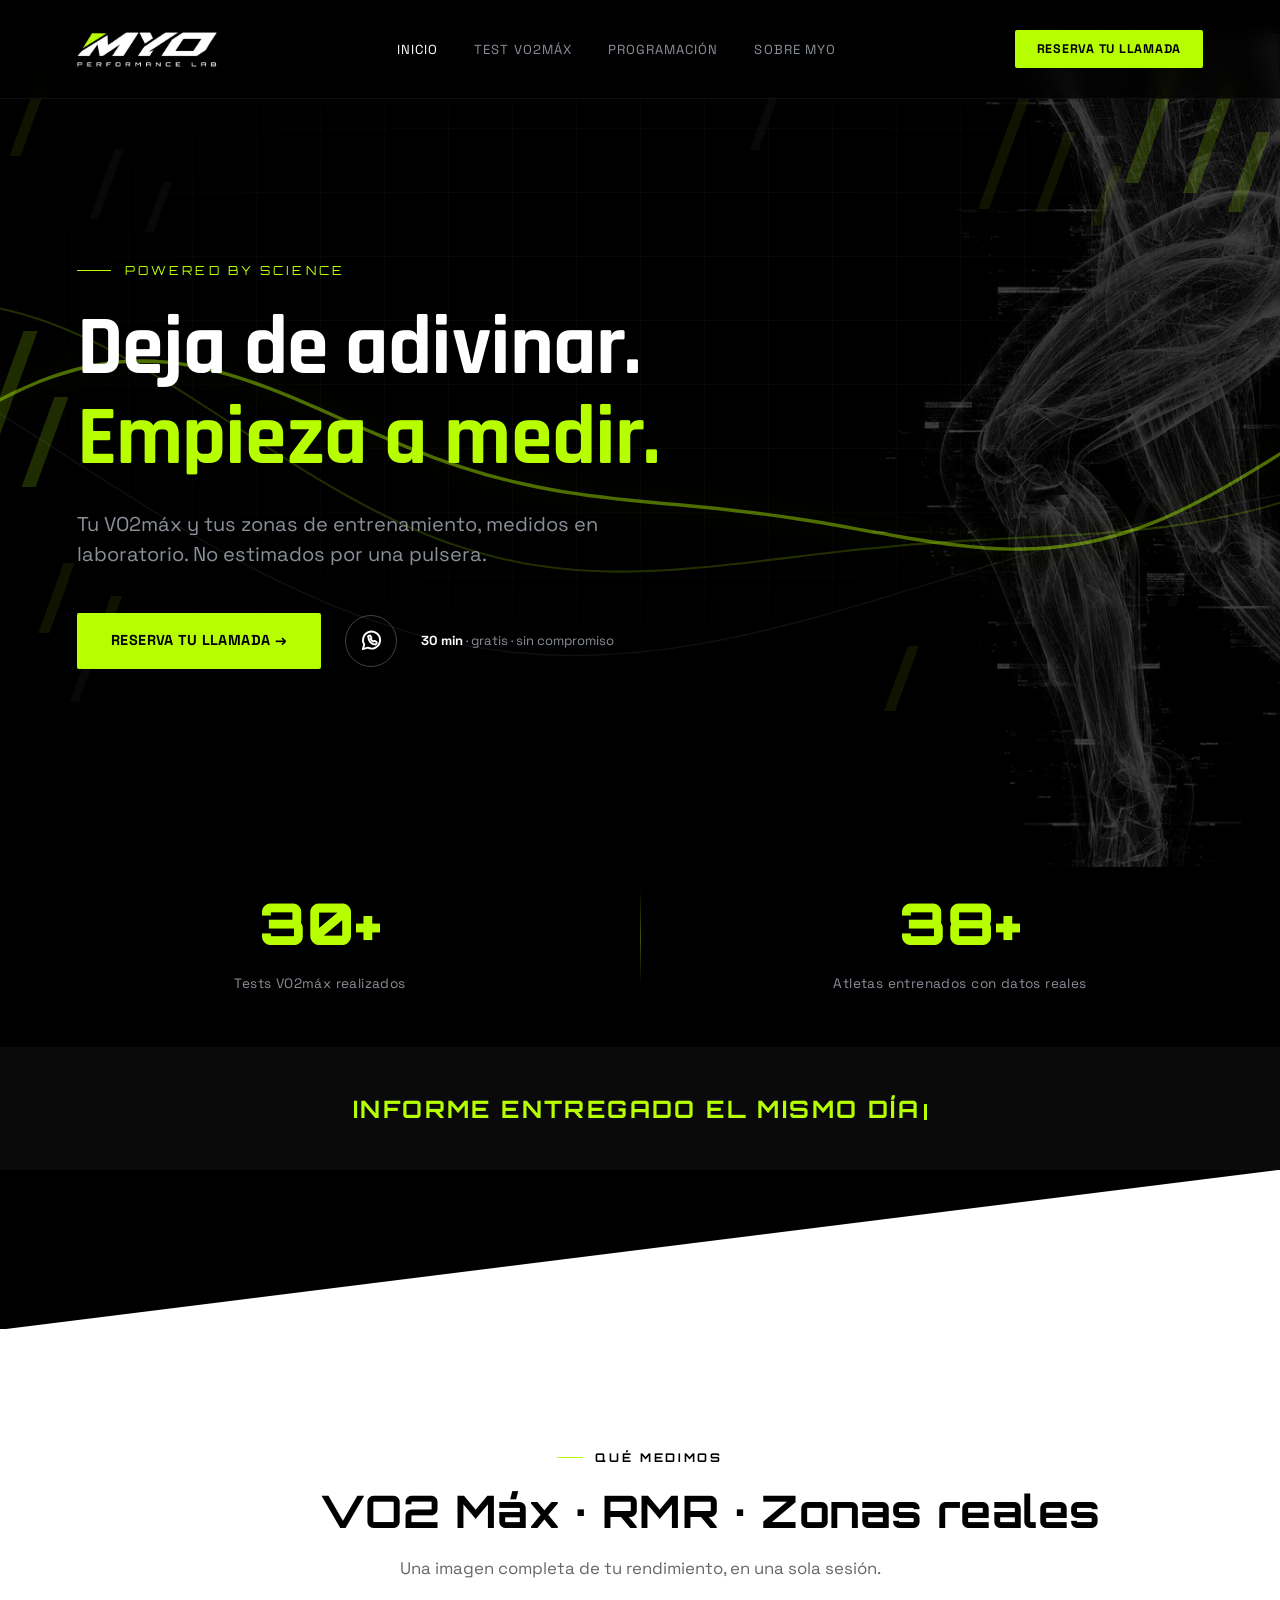
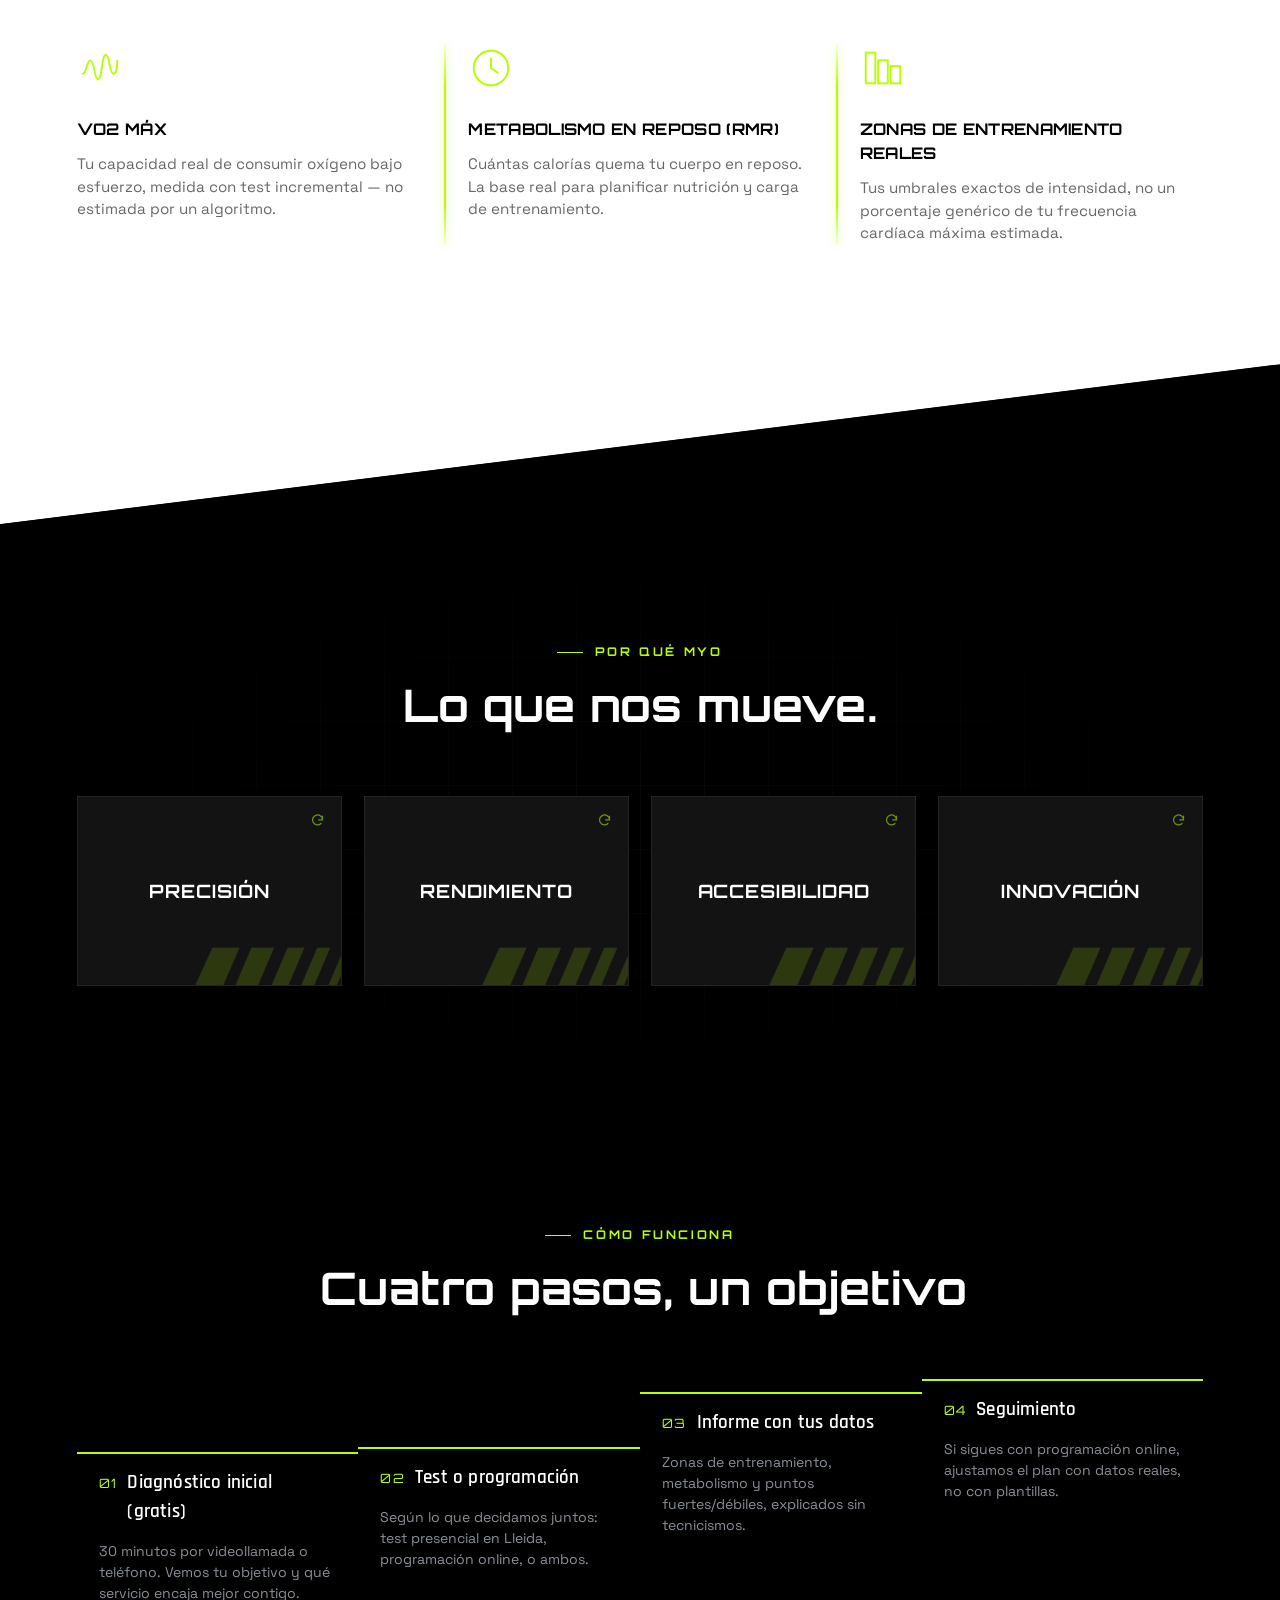
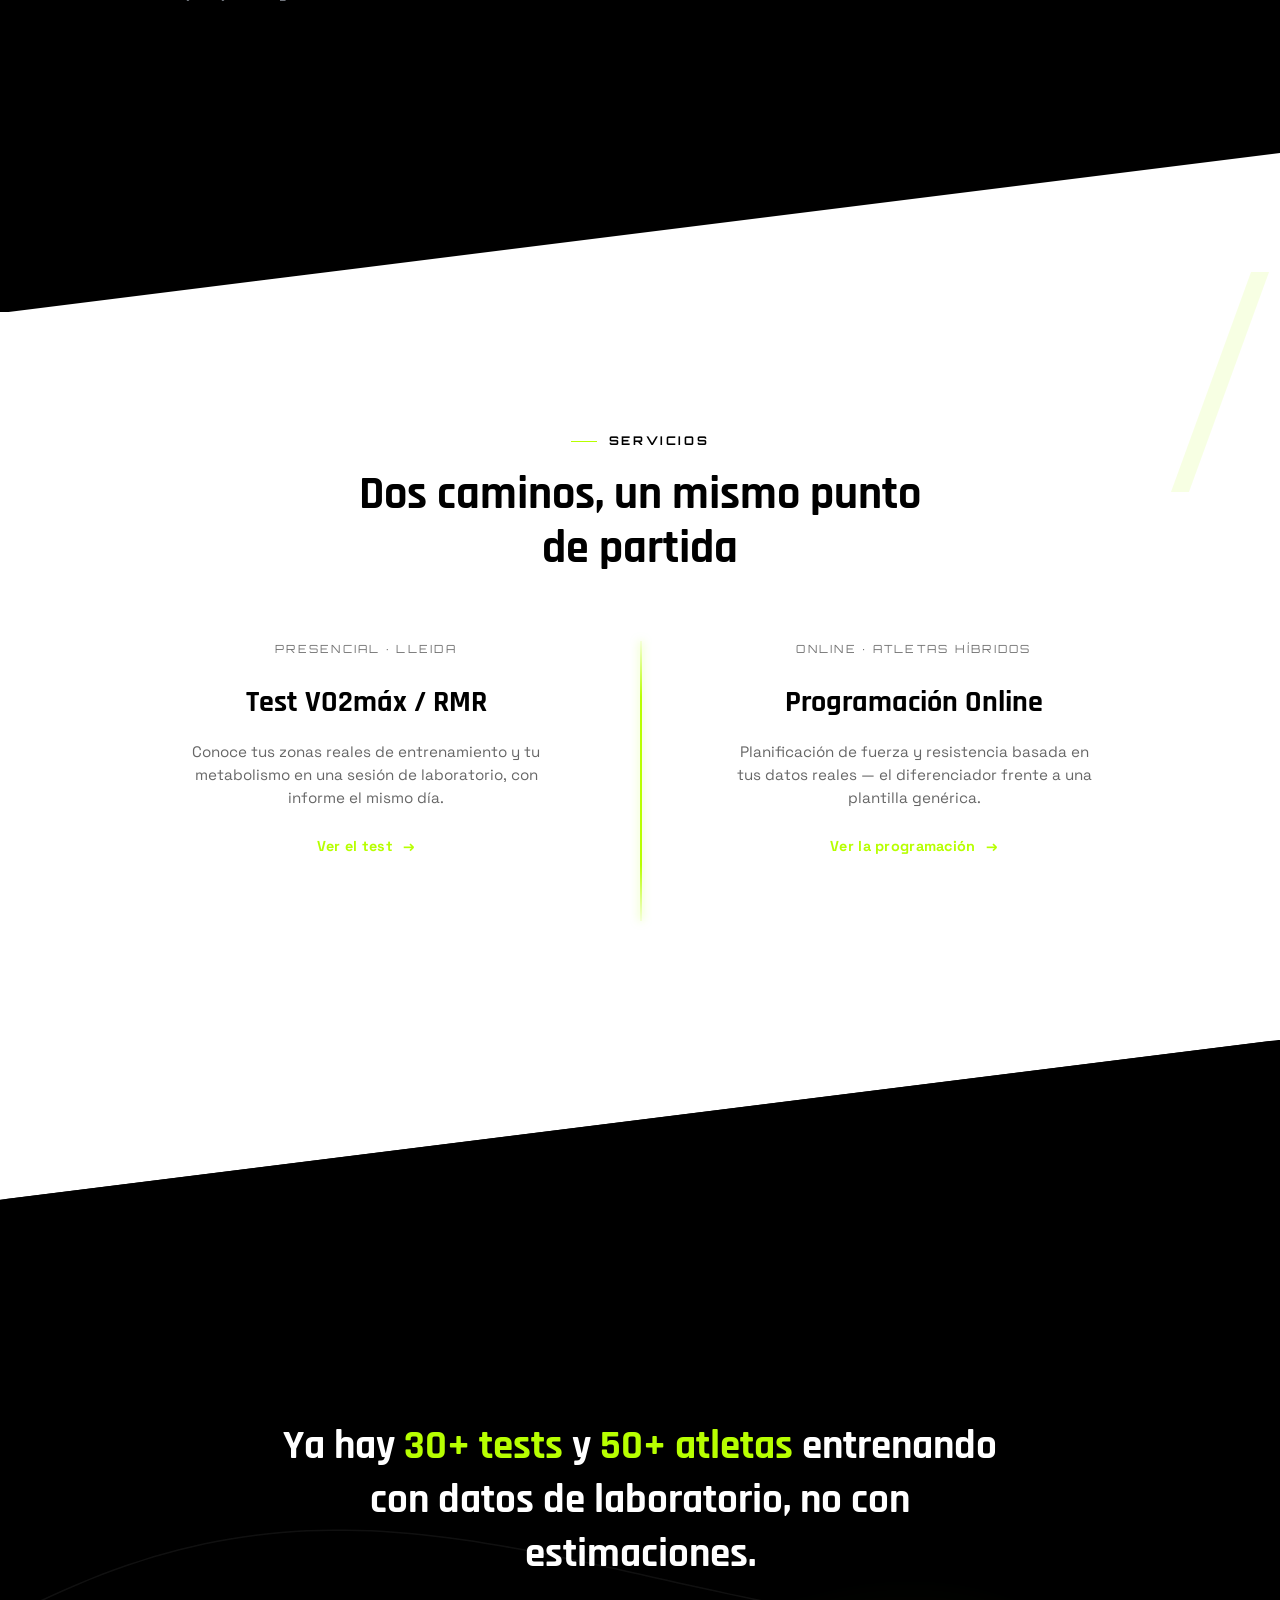
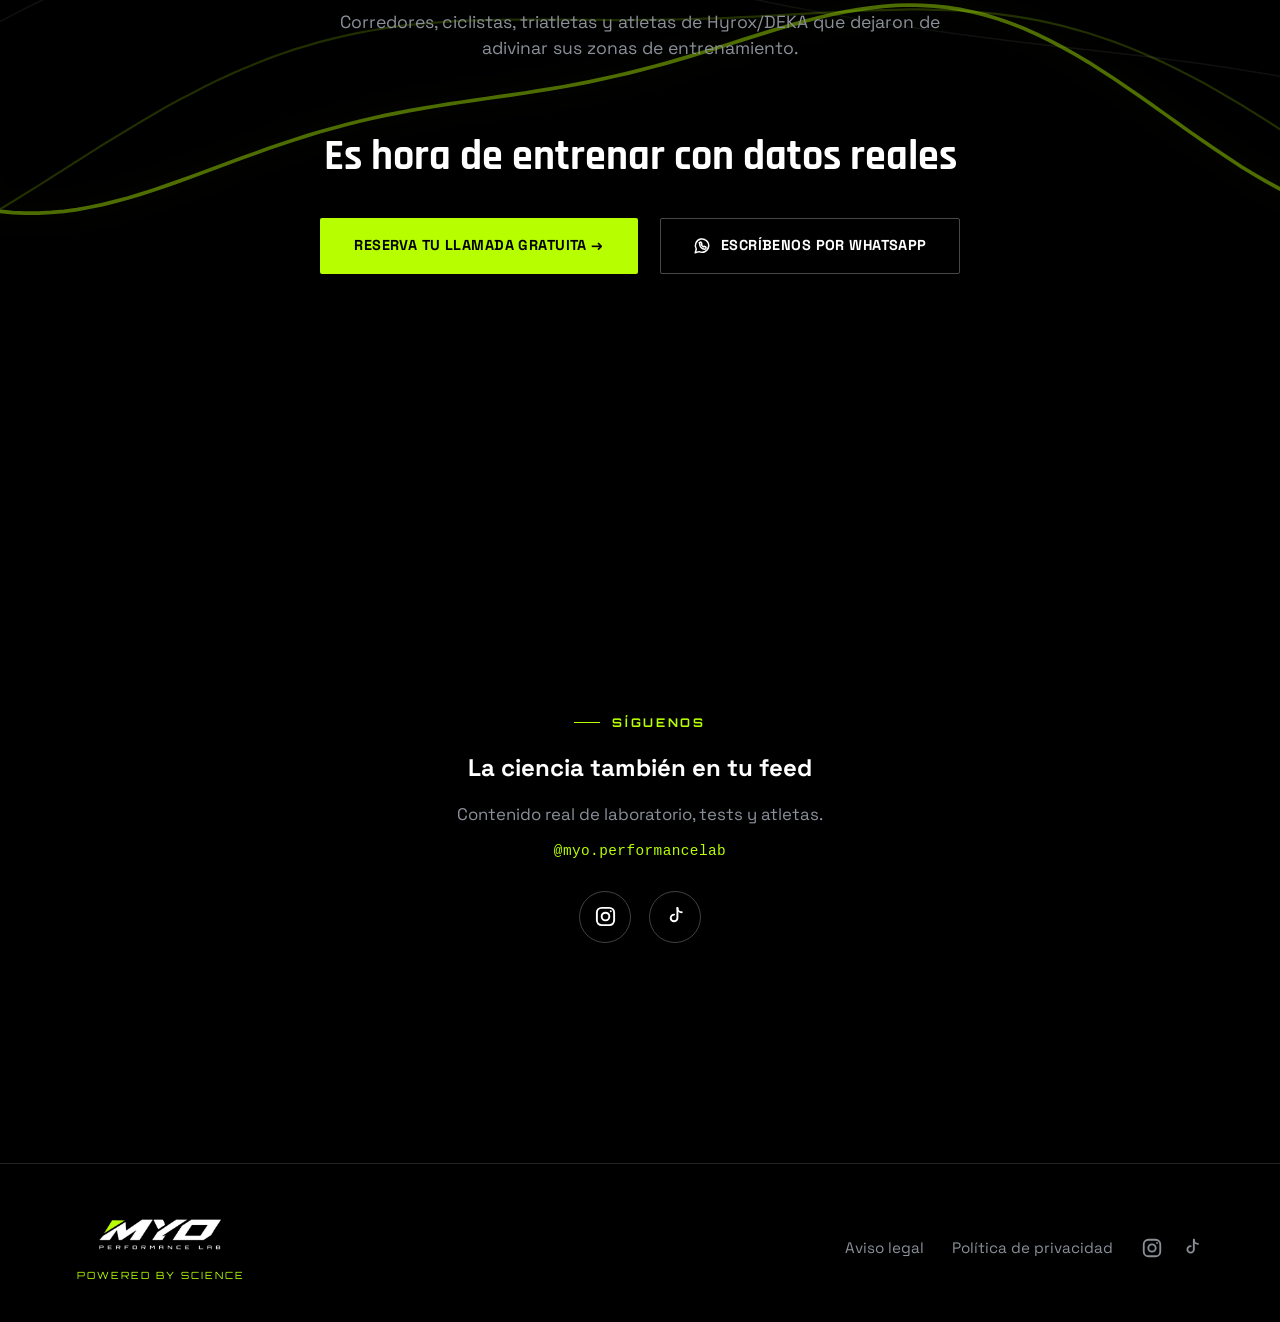
==== commit a6248358: "Fix indentation for cta-group div in index.html" ====
--- a/index.html
+++ b/index.html
@@ -230,12 +230,13 @@
     <p class="proof-quote">Ya hay <span class="lime">30+ tests</span> y <span class="lime">50+ atletas</span> entrenando con datos de laboratorio, no con estimaciones.</p>
     <p class="proof-for">Corredores, ciclistas, triatletas y atletas de Hyrox/DEKA que dejaron de adivinar sus zonas de entrenamiento.</p>
     <h2 class="proof-cta-heading">Es hora de entrenar con datos reales</h2>
-    <div class="cta-group">
+     <div class="cta-group">
       <a href="#" class="btn-primary">Reserva tu llamada gratuita →</a>
       <a href="https://wa.me/34648884513" class="btn-secondary" target="_blank" rel="noopener">
         <svg viewBox="0 0 24 24" fill="none" stroke="currentColor" stroke-width="2"><path d="M3 21l1.4-4.9A8.9 8.9 0 1 1 8.1 19.5L3 21z" stroke-linecap="round" stroke-linejoin="round"/><path d="M8.8 8.6c0 4.1 3 7.4 7.1 7.6.5 0 1-.3 1.2-.8l.3-.9a1 1 0 0 0-.5-1.2l-1.6-.8a1 1 0 0 0-1.1.2l-.4.4a6.6 6.6 0 0 1-2.6-2.6l.4-.4a1 1 0 0 0 .2-1.1l-.8-1.6a1 1 0 0 0-1.2-.5l-.9.3c-.5.2-.8.6-.1 1.4z"/></svg>
         Escríbenos por WhatsApp
       </a>
+    </div>
   </div>
 </section>
 
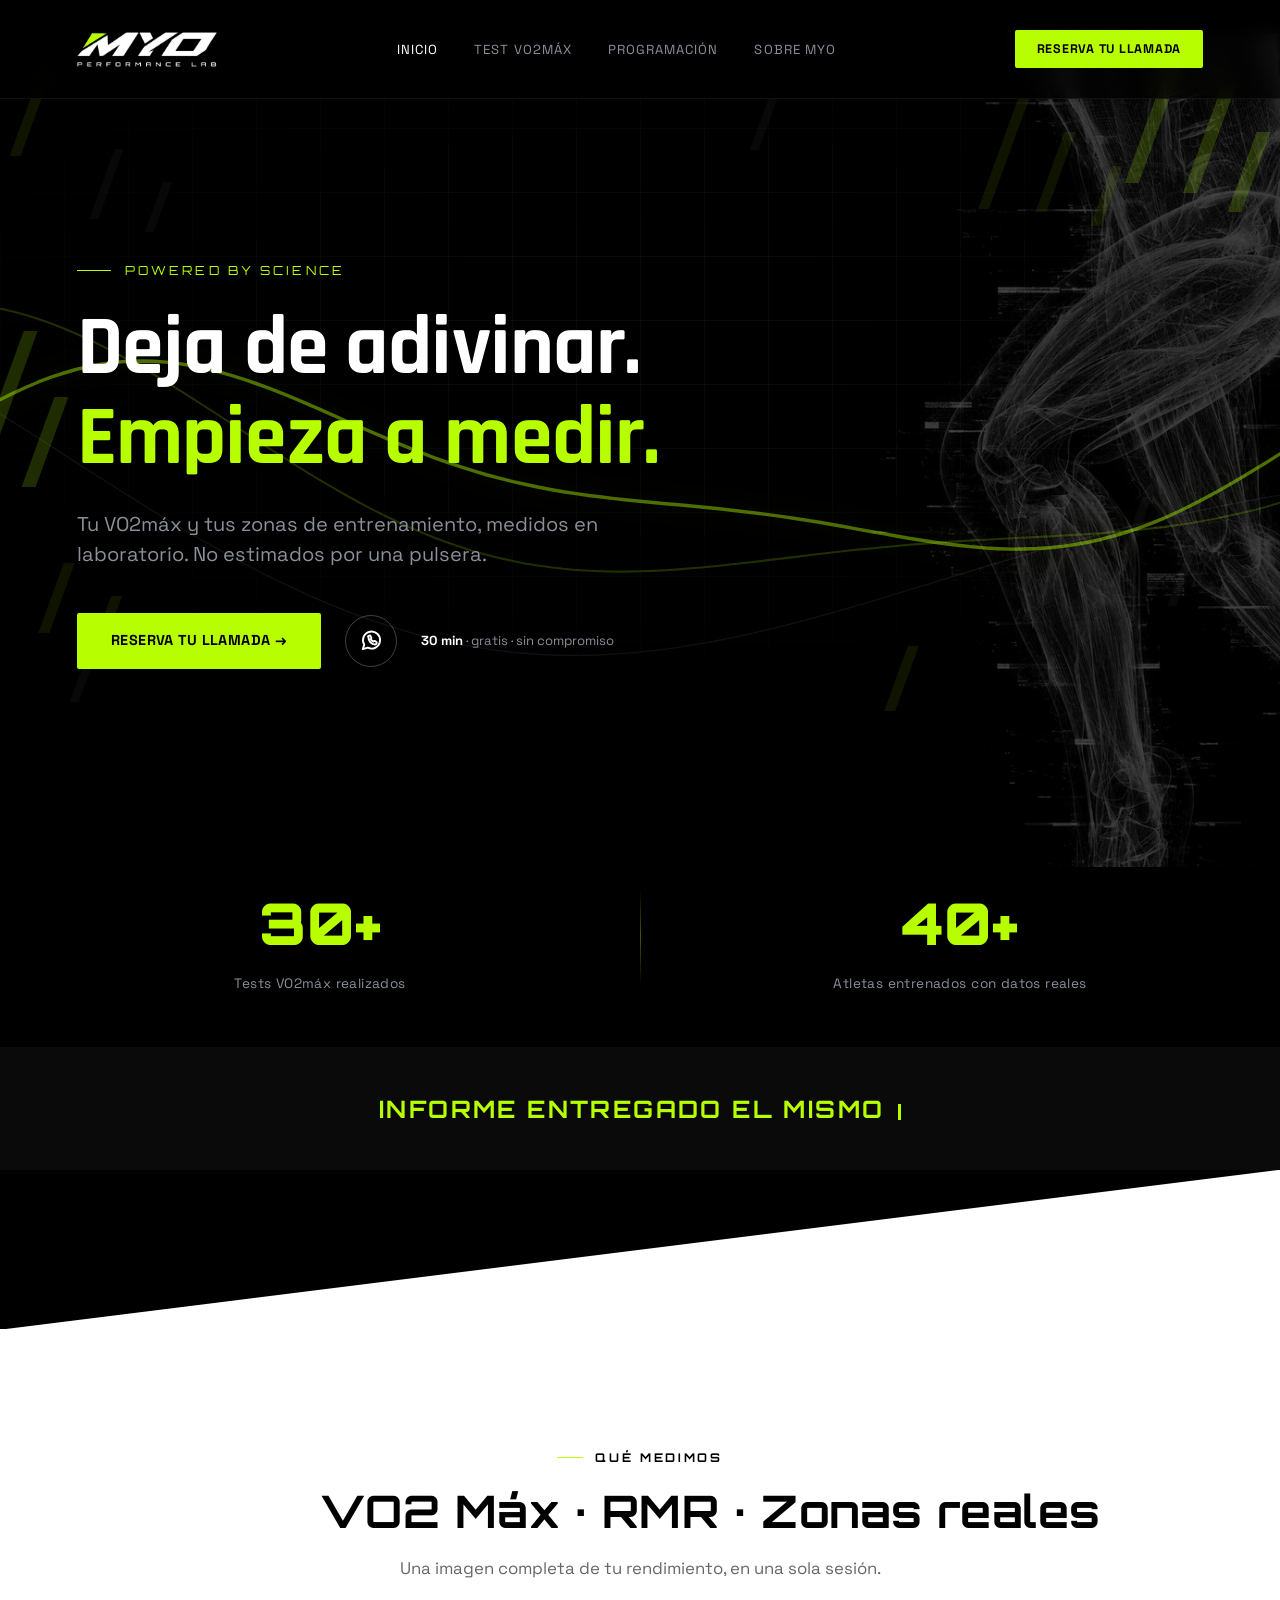
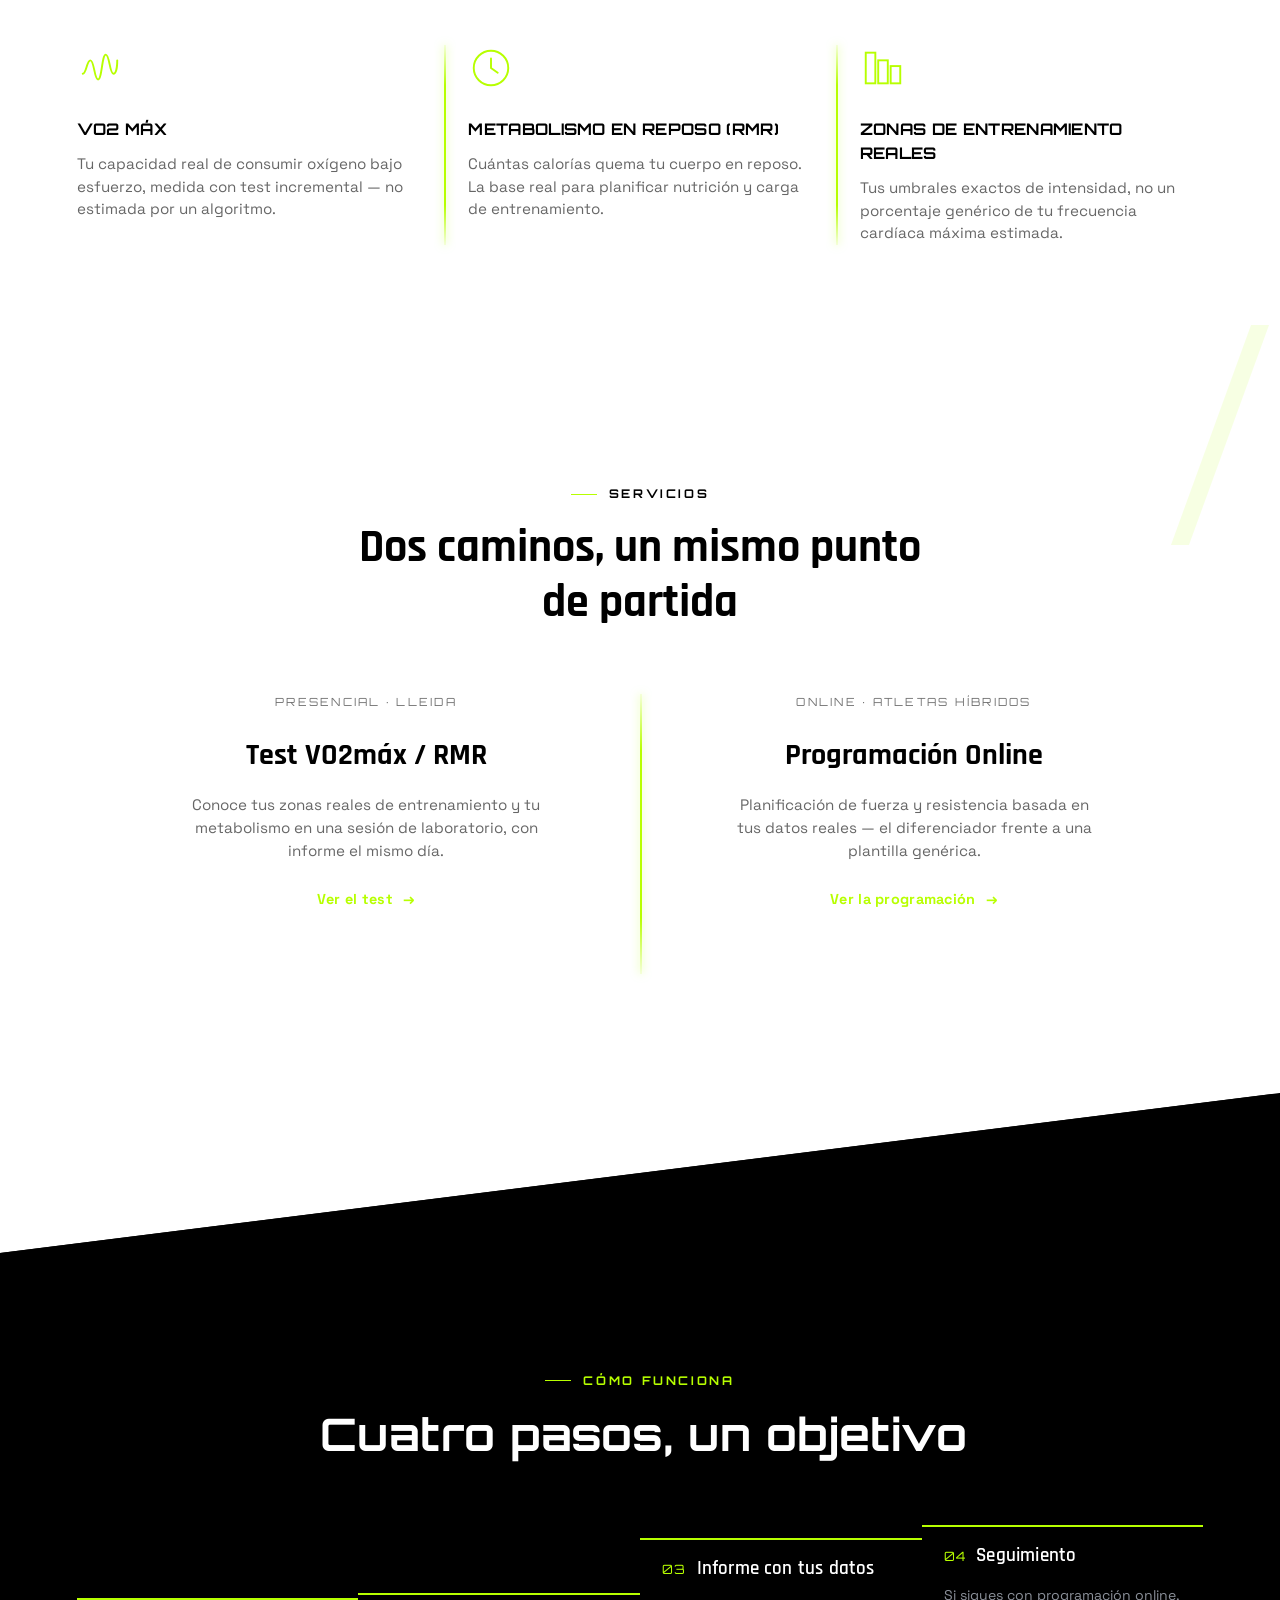
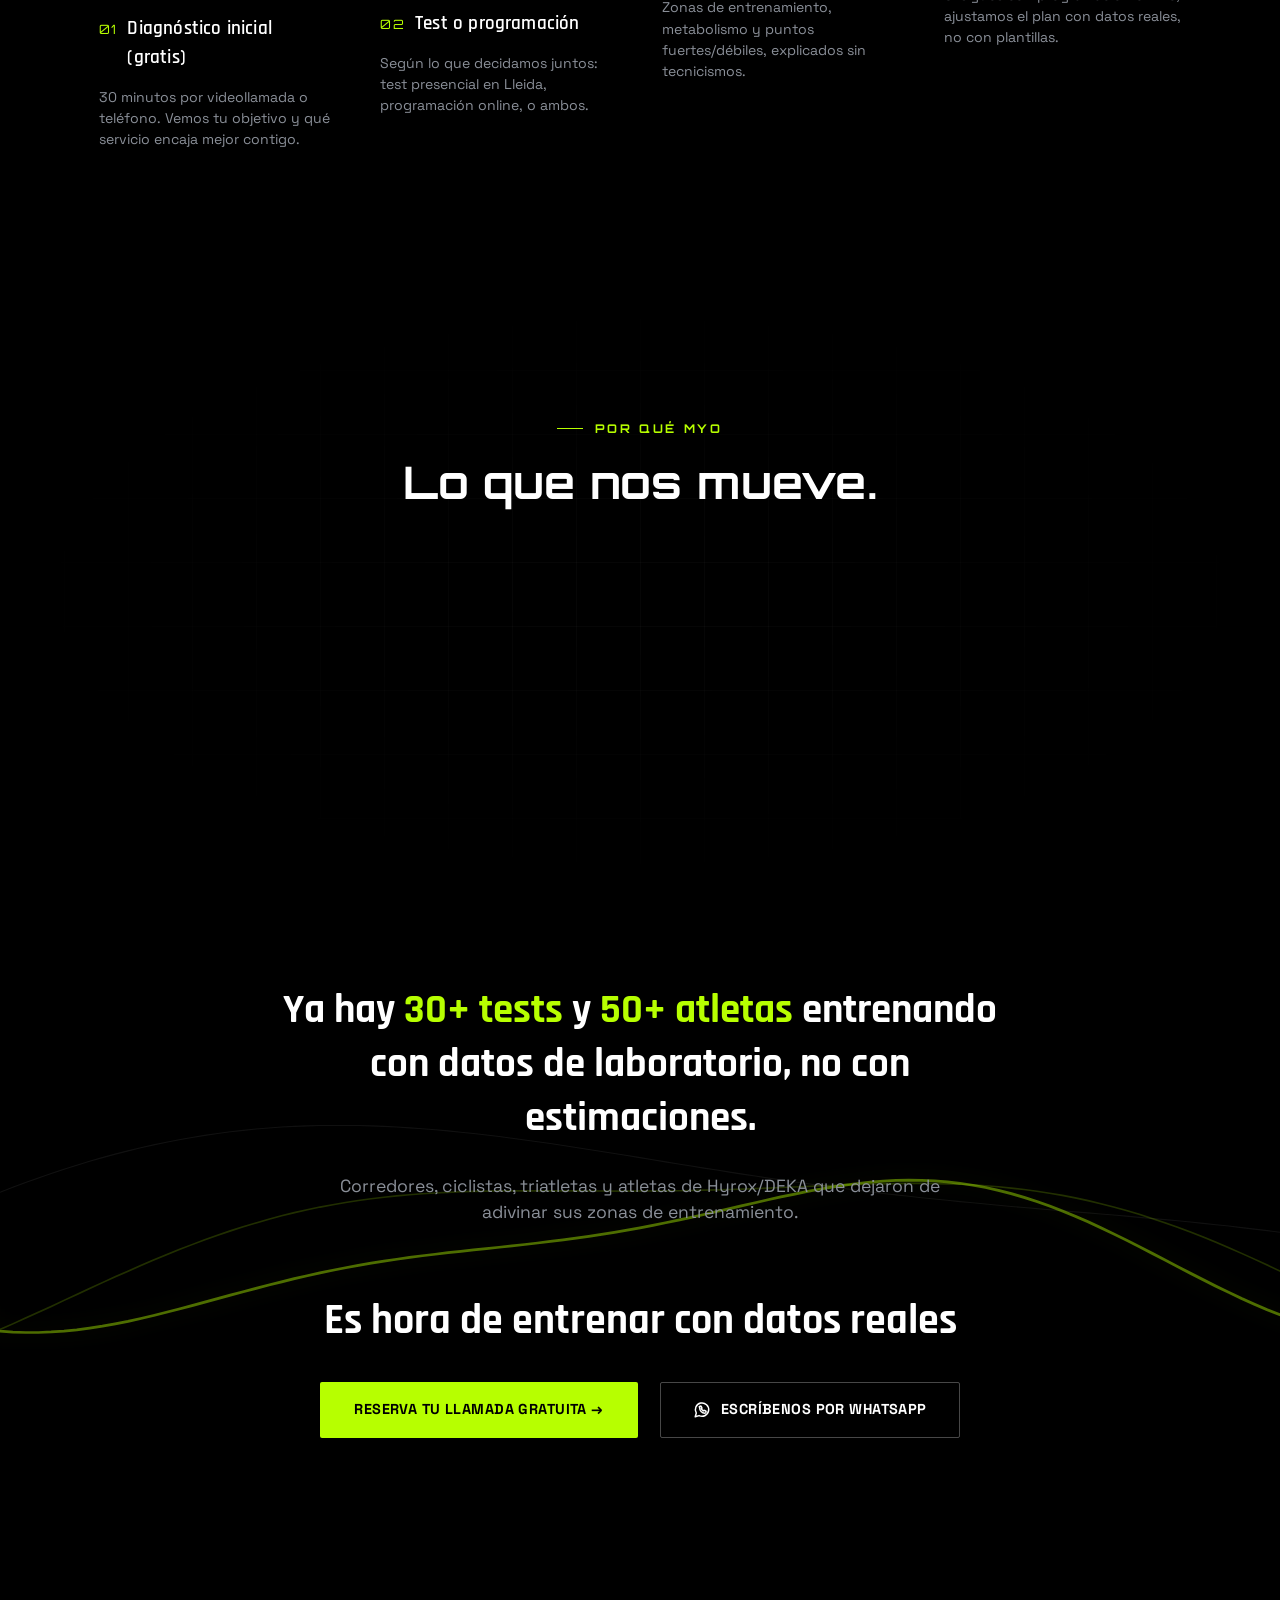
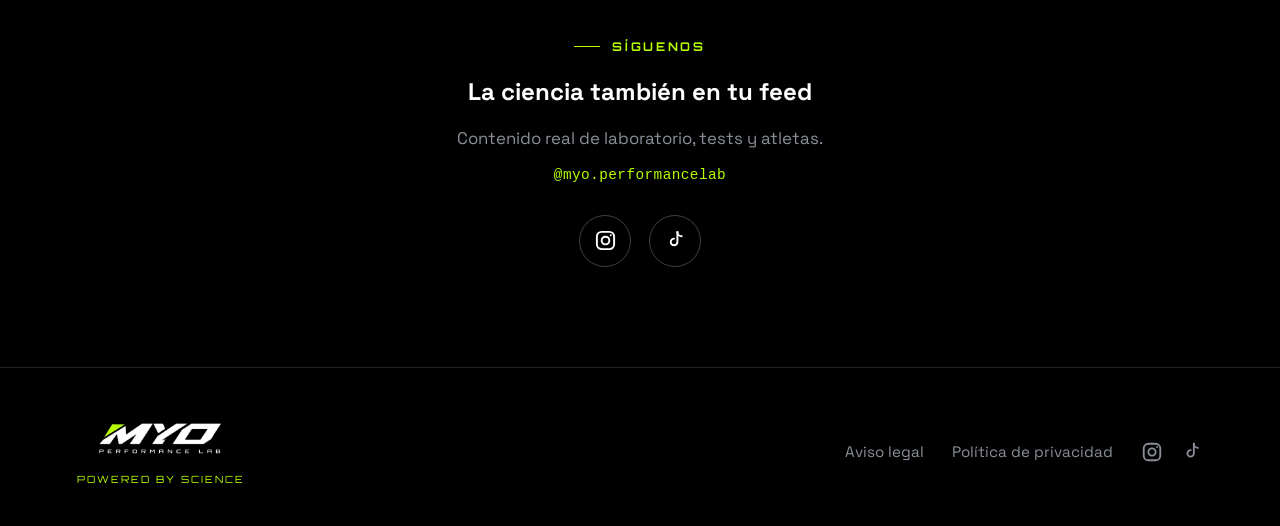
==== commit e9061ae9: "Add services and functionality sections to index.html" ====
--- a/index.html
+++ b/index.html
@@ -111,89 +111,6 @@
   </div>
 </section>
 
-<div class="angle-bridge to-dark"><div class="wedge-a"></div><div class="wedge-b"></div></div>
-
-<section id="por-que-myo">
-  <div class="section-grid-bg" data-parallax="0.04"></div>
-  <div class="section-head section-head--center" data-reveal>
-    <div class="eyebrow eyebrow--center eyebrow--bold">Por qué MYO</div>
-    <h2>Lo que nos mueve.</h2>
-  </div>
-  <div class="values-grid">
-    <div class="flip-card" data-reveal tabindex="0">
-      <div class="flip-inner">
-        <div class="flip-face flip-front" data-letter="P">
-          <h3>Precisión</h3>
-          <svg class="flip-icon" viewBox="0 0 24 24" fill="none" stroke="currentColor" stroke-width="2"><path d="M20 11a8 8 0 1 0-2.5 5.8M20 5v6h-6" stroke-linecap="round" stroke-linejoin="round"/></svg>
-        </div>
-        <div class="flip-face flip-back">
-          <p>Cada dato sale de un protocolo validado en laboratorio, nunca de un algoritmo estimado.</p>
-        </div>
-      </div>
-    </div>
-    <div class="flip-card" data-reveal tabindex="0">
-      <div class="flip-inner">
-        <div class="flip-face flip-front" data-letter="R">
-          <h3>Rendimiento</h3>
-          <svg class="flip-icon" viewBox="0 0 24 24" fill="none" stroke="currentColor" stroke-width="2"><path d="M20 11a8 8 0 1 0-2.5 5.8M20 5v6h-6" stroke-linecap="round" stroke-linejoin="round"/></svg>
-        </div>
-        <div class="flip-face flip-back">
-          <p>Hablamos el idioma del atleta que compite, no del que simplemente "hace deporte".</p>
-        </div>
-      </div>
-    </div>
-    <div class="flip-card" data-reveal tabindex="0">
-      <div class="flip-inner">
-        <div class="flip-face flip-front" data-letter="A">
-          <h3>Accesibilidad</h3>
-          <svg class="flip-icon" viewBox="0 0 24 24" fill="none" stroke="currentColor" stroke-width="2"><path d="M20 11a8 8 0 1 0-2.5 5.8M20 5v6h-6" stroke-linecap="round" stroke-linejoin="round"/></svg>
-        </div>
-        <div class="flip-face flip-back">
-          <p>La ciencia que antes era solo para la élite, ahora está al alcance de cualquiera que entrena en serio.</p>
-        </div>
-      </div>
-    </div>
-    <div class="flip-card" data-reveal tabindex="0">
-      <div class="flip-inner">
-        <div class="flip-face flip-front" data-letter="I">
-          <h3>Innovación</h3>
-          <svg class="flip-icon" viewBox="0 0 24 24" fill="none" stroke="currentColor" stroke-width="2"><path d="M20 11a8 8 0 1 0-2.5 5.8M20 5v6h-6" stroke-linecap="round" stroke-linejoin="round"/></svg>
-        </div>
-        <div class="flip-face flip-back">
-          <p>Tecnología y método al servicio del dato — nunca al revés.</p>
-        </div>
-      </div>
-    </div>
-  </div>
-</section>
-
-<section id="como-funciona">
-  <div class="section-head section-head--center" data-reveal>
-    <div class="eyebrow eyebrow--center eyebrow--bold">Cómo funciona</div>
-    <h2>Cuatro pasos, un objetivo</h2>
-  </div>
-  <div class="stairs">
-    <div class="stair-step" data-reveal data-step="1">
-      <div class="stair-step-head"><span class="step-num">01</span><h3>Diagnóstico inicial (gratis)</h3></div>
-      <p>30 minutos por videollamada o teléfono. Vemos tu objetivo y qué servicio encaja mejor contigo.</p>
-    </div>
-    <div class="stair-step" data-reveal data-step="2">
-      <div class="stair-step-head"><span class="step-num">02</span><h3>Test o programación</h3></div>
-      <p>Según lo que decidamos juntos: test presencial en Lleida, programación online, o ambos.</p>
-    </div>
-    <div class="stair-step" data-reveal data-step="3">
-      <div class="stair-step-head"><span class="step-num">03</span><h3>Informe con tus datos</h3></div>
-      <p>Zonas de entrenamiento, metabolismo y puntos fuertes/débiles, explicados sin tecnicismos.</p>
-    </div>
-    <div class="stair-step" data-reveal data-step="4">
-      <div class="stair-step-head"><span class="step-num">04</span><h3>Seguimiento</h3></div>
-      <p>Si sigues con programación online, ajustamos el plan con datos reales, no con plantillas.</p>
-    </div>
-  </div>
-</section>
-
-<div class="angle-bridge to-light"><div class="wedge-a"></div><div class="wedge-b"></div></div>
-
 <section id="servicios" class="section-light">
   <span class="drift-wedge drift-wedge--services" data-parallax="-0.06"></span>
   <div class="section-head section-head--center" data-reveal>
@@ -218,6 +135,85 @@
 
 <div class="angle-bridge to-dark"><div class="wedge-a"></div><div class="wedge-b"></div></div>
 
+<section id="como-funciona">
+  <div class="section-head section-head--center" data-reveal>
+    <div class="eyebrow eyebrow--center eyebrow--bold">Cómo funciona</div>
+    <h2>Cuatro pasos, un objetivo</h2>
+  </div>
+  <div class="stairs">
+    <div class="stair-step" data-reveal data-step="1">
+      <div class="stair-step-head"><span class="step-num">01</span><h3>Diagnóstico inicial (gratis)</h3></div>
+      <p>30 minutos por videollamada o teléfono. Vemos tu objetivo y qué servicio encaja mejor contigo.</p>
+    </div>
+    <div class="stair-step" data-reveal data-step="2">
+      <div class="stair-step-head"><span class="step-num">02</span><h3>Test o programación</h3></div>
+      <p>Según lo que decidamos juntos: test presencial en Lleida, programación online, o ambos.</p>
+    </div>
+    <div class="stair-step" data-reveal data-step="3">
+      <div class="stair-step-head"><span class="step-num">03</span><h3>Informe con tus datos</h3></div>
+      <p>Zonas de entrenamiento, metabolismo y puntos fuertes/débiles, explicados sin tecnicismos.</p>
+    </div>
+    <div class="stair-step" data-reveal data-step="4">
+      <div class="stair-step-head"><span class="step-num">04</span><h3>Seguimiento</h3></div>
+      <p>Si sigues con programación online, ajustamos el plan con datos reales, no con plantillas.</p>
+    </div>
+  </div>
+</section>
+
+<section id="por-que-myo">
+  <div class="section-grid-bg" data-parallax="0.04"></div>
+  <div class="section-head section-head--center" data-reveal>
+    <div class="eyebrow eyebrow--center eyebrow--bold">Por qué MYO</div>
+    <h2>Lo que nos mueve.</h2>
+  </div>
+  <div class="values-grid">
+    <div class="flip-card" data-reveal tabindex="0">
+      <div class="flip-inner">
+        <div class="flip-face flip-front" data-letter="P">
+          <h3>Precisión</h3>
+          <svg class="flip-icon" viewBox="0 0 24 24" fill="none" stroke="currentColor" stroke-width="2"><path d="M20 11a8 8 0 1 0-2.5 5.8M20 5v6h-6" stroke-linecap="round" stroke-linejoin="round"/></svg>
+        </div>
+        <div class="flip-face flip-back">
+          <p>Cada dato sale de un protocolo validado en laboratorio, nunca de un algoritmo estimado.</p>
+        </div>
+      </div>
+    </div>
+    <div class="flip-card" data-reveal tabindex="0">
+      <div class="flip-inner">
+        <div class="flip-face flip-front" data-letter="R">
+          <h3>Rendimiento</h3>
+          <svg class="flip-icon" viewBox="0 0 24 24" fill="none" stroke="currentColor" stroke-width="2"><path d="M20 11a8 8 0 1 0-2.5 5.8M20 5v6h-6" stroke-linecap="round" stroke-linejoin="round"/></svg>
+        </div>
+        <div class="flip-face flip-back">
+          <p>Hablamos el idioma del atleta que compite, no del que simplemente "hace deporte".</p>
+        </div>
+      </div>
+    </div>
+    <div class="flip-card" data-reveal tabindex="0">
+      <div class="flip-inner">
+        <div class="flip-face flip-front" data-letter="A">
+          <h3>Accesibilidad</h3>
+          <svg class="flip-icon" viewBox="0 0 24 24" fill="none" stroke="currentColor" stroke-width="2"><path d="M20 11a8 8 0 1 0-2.5 5.8M20 5v6h-6" stroke-linecap="round" stroke-linejoin="round"/></svg>
+        </div>
+        <div class="flip-face flip-back">
+          <p>La ciencia que antes era solo para la élite, ahora está al alcance de cualquiera que entrena en serio.</p>
+        </div>
+      </div>
+    </div>
+    <div class="flip-card" data-reveal tabindex="0">
+      <div class="flip-inner">
+        <div class="flip-face flip-front" data-letter="I">
+          <h3>Innovación</h3>
+          <svg class="flip-icon" viewBox="0 0 24 24" fill="none" stroke="currentColor" stroke-width="2"><path d="M20 11a8 8 0 1 0-2.5 5.8M20 5v6h-6" stroke-linecap="round" stroke-linejoin="round"/></svg>
+        </div>
+        <div class="flip-face flip-back">
+          <p>Tecnología y método al servicio del dato — nunca al revés.</p>
+        </div>
+      </div>
+    </div>
+  </div>
+</section>
+
 <section id="prueba-social">
   <div class="hero-waveform-ambient" id="hero-waveform-ambient-2">
     <svg viewBox="0 0 1000 600" preserveAspectRatio="none">
--- a/css/style.css
+++ b/css/style.css
@@ -704,6 +704,13 @@
     justify-content:center;
     gap:18px;
     margin-top:28px;
+  }
+
+  /* estas dos secciones ya llevan su propio padding en .proof/.social-follow —
+     sin esto, se sumaba el padding genérico de "section" y quedaba un hueco doble */
+  #prueba-social,
+  #social{
+    padding:0;
   }
 
   /* ===== FOOTER ===== */
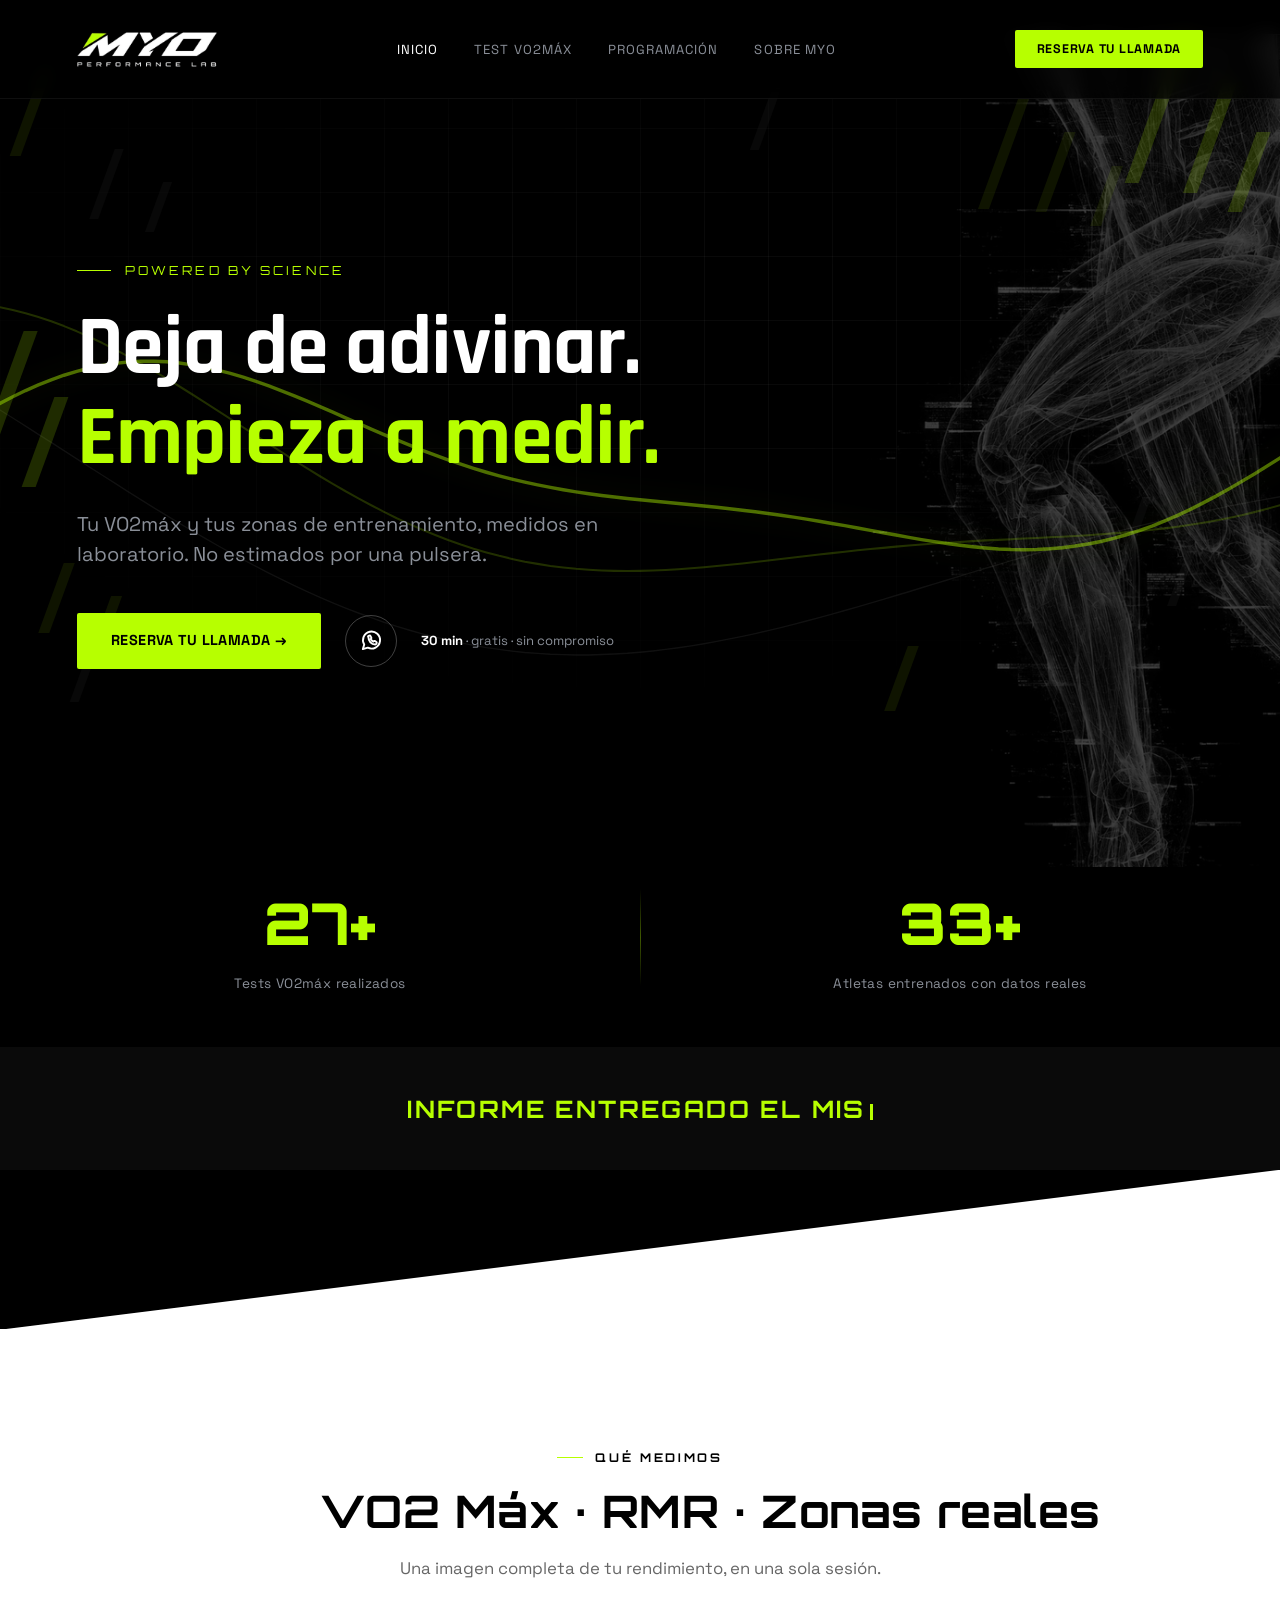
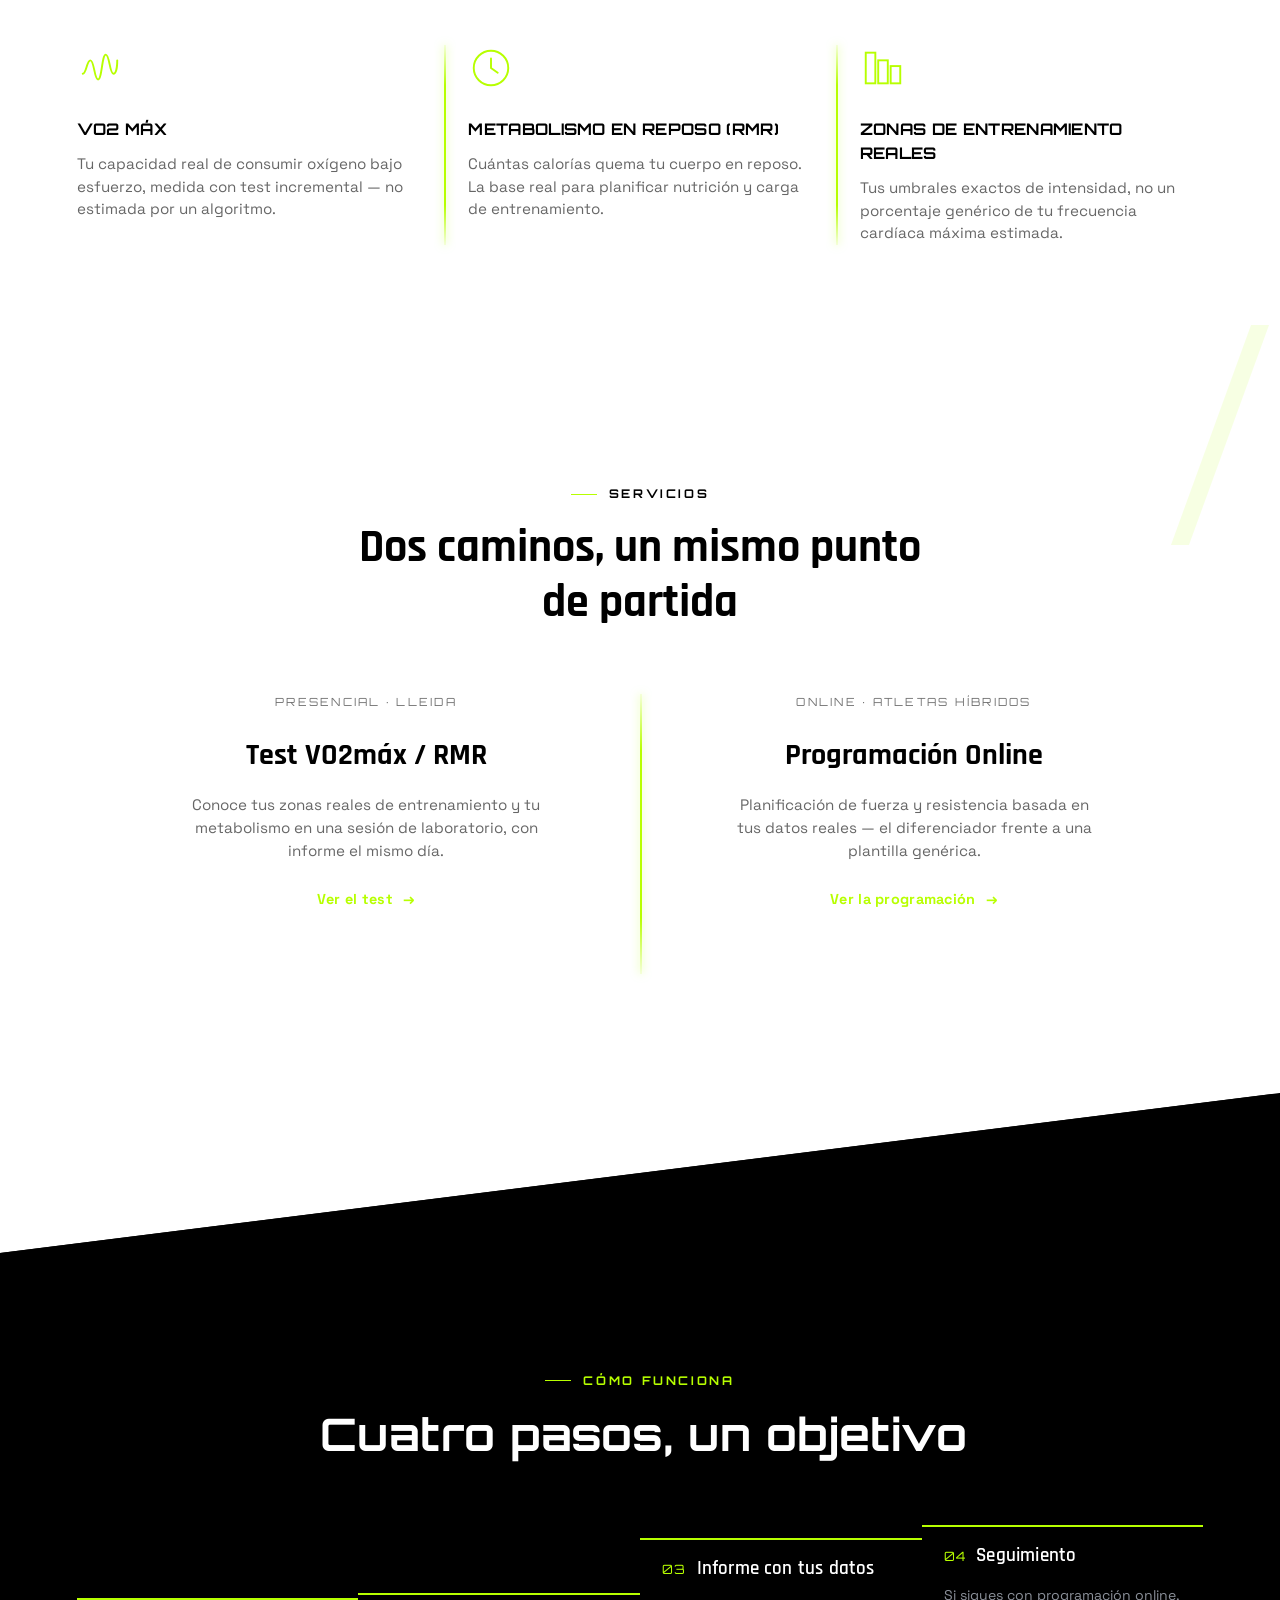
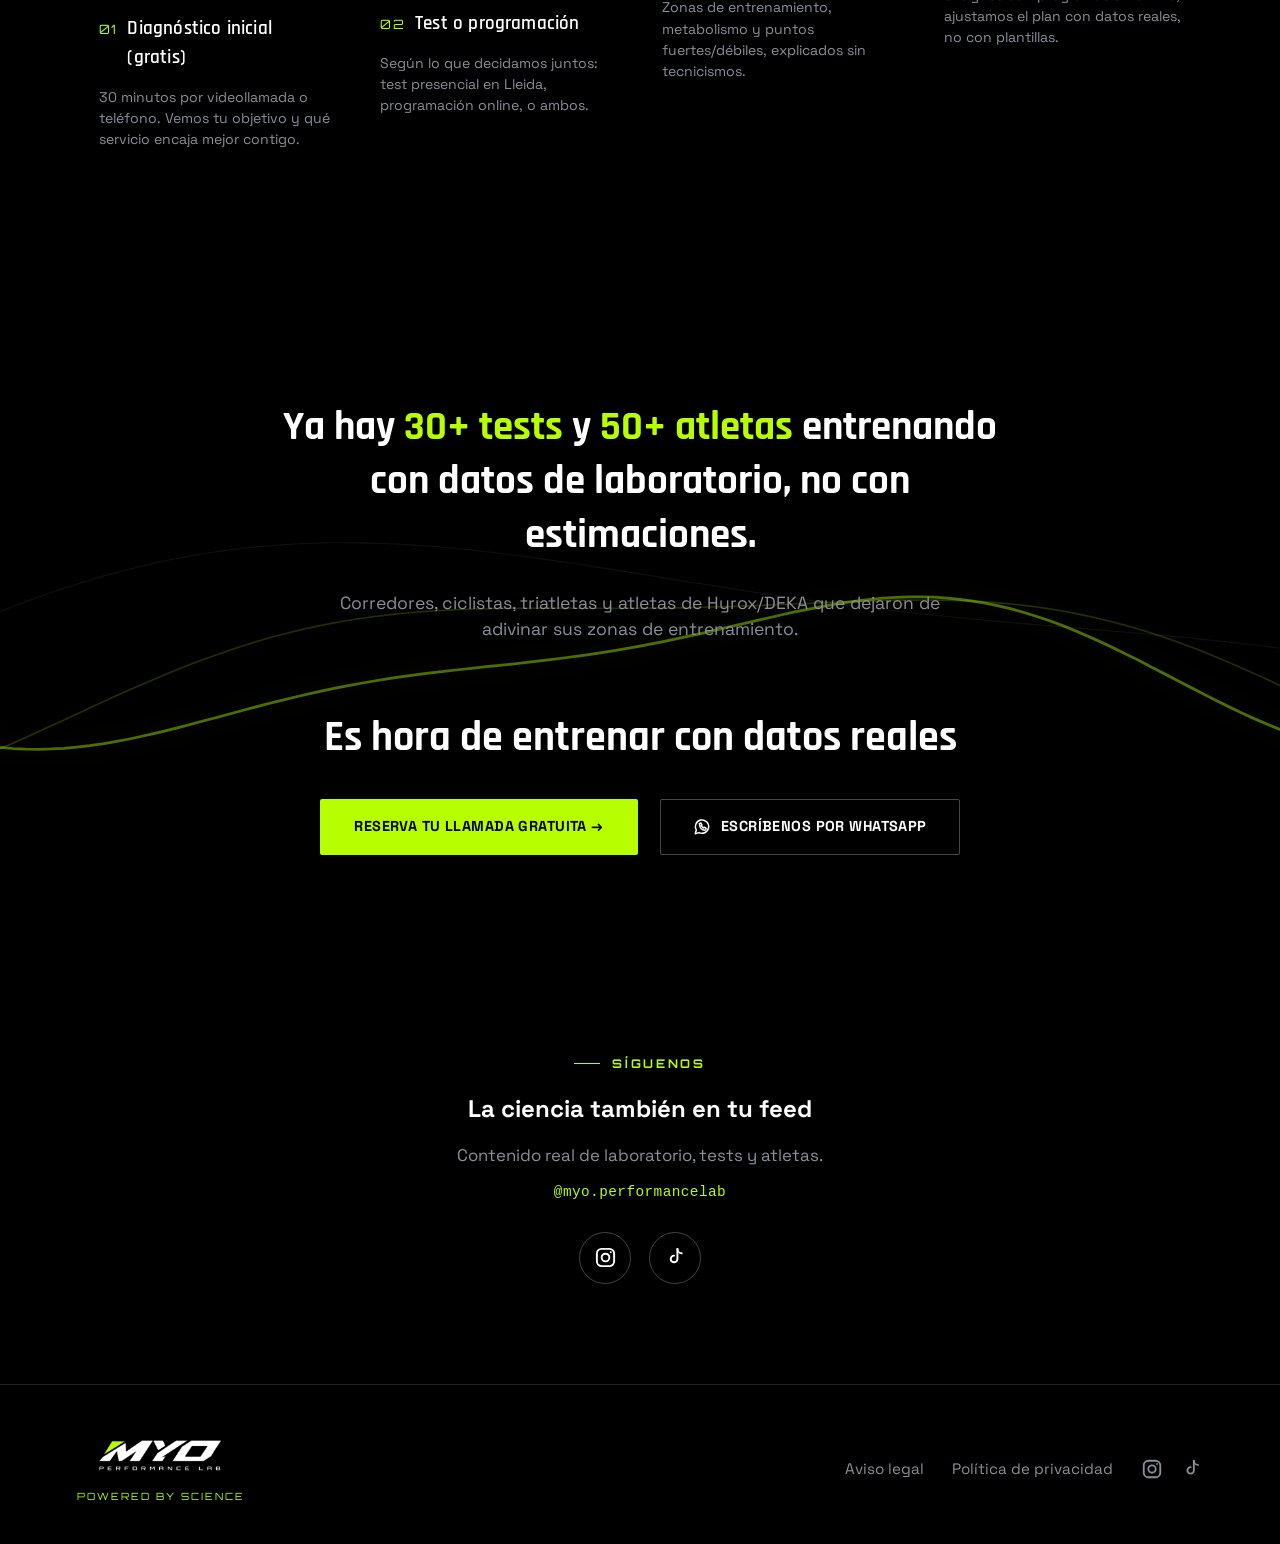
==== commit 5c227603: "Remove 'Por qué MYO' section from index.html Removed the 'Por qué MYO' section from the HTML." ====
--- a/index.html
+++ b/index.html
@@ -160,60 +160,6 @@
   </div>
 </section>
 
-<section id="por-que-myo">
-  <div class="section-grid-bg" data-parallax="0.04"></div>
-  <div class="section-head section-head--center" data-reveal>
-    <div class="eyebrow eyebrow--center eyebrow--bold">Por qué MYO</div>
-    <h2>Lo que nos mueve.</h2>
-  </div>
-  <div class="values-grid">
-    <div class="flip-card" data-reveal tabindex="0">
-      <div class="flip-inner">
-        <div class="flip-face flip-front" data-letter="P">
-          <h3>Precisión</h3>
-          <svg class="flip-icon" viewBox="0 0 24 24" fill="none" stroke="currentColor" stroke-width="2"><path d="M20 11a8 8 0 1 0-2.5 5.8M20 5v6h-6" stroke-linecap="round" stroke-linejoin="round"/></svg>
-        </div>
-        <div class="flip-face flip-back">
-          <p>Cada dato sale de un protocolo validado en laboratorio, nunca de un algoritmo estimado.</p>
-        </div>
-      </div>
-    </div>
-    <div class="flip-card" data-reveal tabindex="0">
-      <div class="flip-inner">
-        <div class="flip-face flip-front" data-letter="R">
-          <h3>Rendimiento</h3>
-          <svg class="flip-icon" viewBox="0 0 24 24" fill="none" stroke="currentColor" stroke-width="2"><path d="M20 11a8 8 0 1 0-2.5 5.8M20 5v6h-6" stroke-linecap="round" stroke-linejoin="round"/></svg>
-        </div>
-        <div class="flip-face flip-back">
-          <p>Hablamos el idioma del atleta que compite, no del que simplemente "hace deporte".</p>
-        </div>
-      </div>
-    </div>
-    <div class="flip-card" data-reveal tabindex="0">
-      <div class="flip-inner">
-        <div class="flip-face flip-front" data-letter="A">
-          <h3>Accesibilidad</h3>
-          <svg class="flip-icon" viewBox="0 0 24 24" fill="none" stroke="currentColor" stroke-width="2"><path d="M20 11a8 8 0 1 0-2.5 5.8M20 5v6h-6" stroke-linecap="round" stroke-linejoin="round"/></svg>
-        </div>
-        <div class="flip-face flip-back">
-          <p>La ciencia que antes era solo para la élite, ahora está al alcance de cualquiera que entrena en serio.</p>
-        </div>
-      </div>
-    </div>
-    <div class="flip-card" data-reveal tabindex="0">
-      <div class="flip-inner">
-        <div class="flip-face flip-front" data-letter="I">
-          <h3>Innovación</h3>
-          <svg class="flip-icon" viewBox="0 0 24 24" fill="none" stroke="currentColor" stroke-width="2"><path d="M20 11a8 8 0 1 0-2.5 5.8M20 5v6h-6" stroke-linecap="round" stroke-linejoin="round"/></svg>
-        </div>
-        <div class="flip-face flip-back">
-          <p>Tecnología y método al servicio del dato — nunca al revés.</p>
-        </div>
-      </div>
-    </div>
-  </div>
-</section>
-
 <section id="prueba-social">
   <div class="hero-waveform-ambient" id="hero-waveform-ambient-2">
     <svg viewBox="0 0 1000 600" preserveAspectRatio="none">
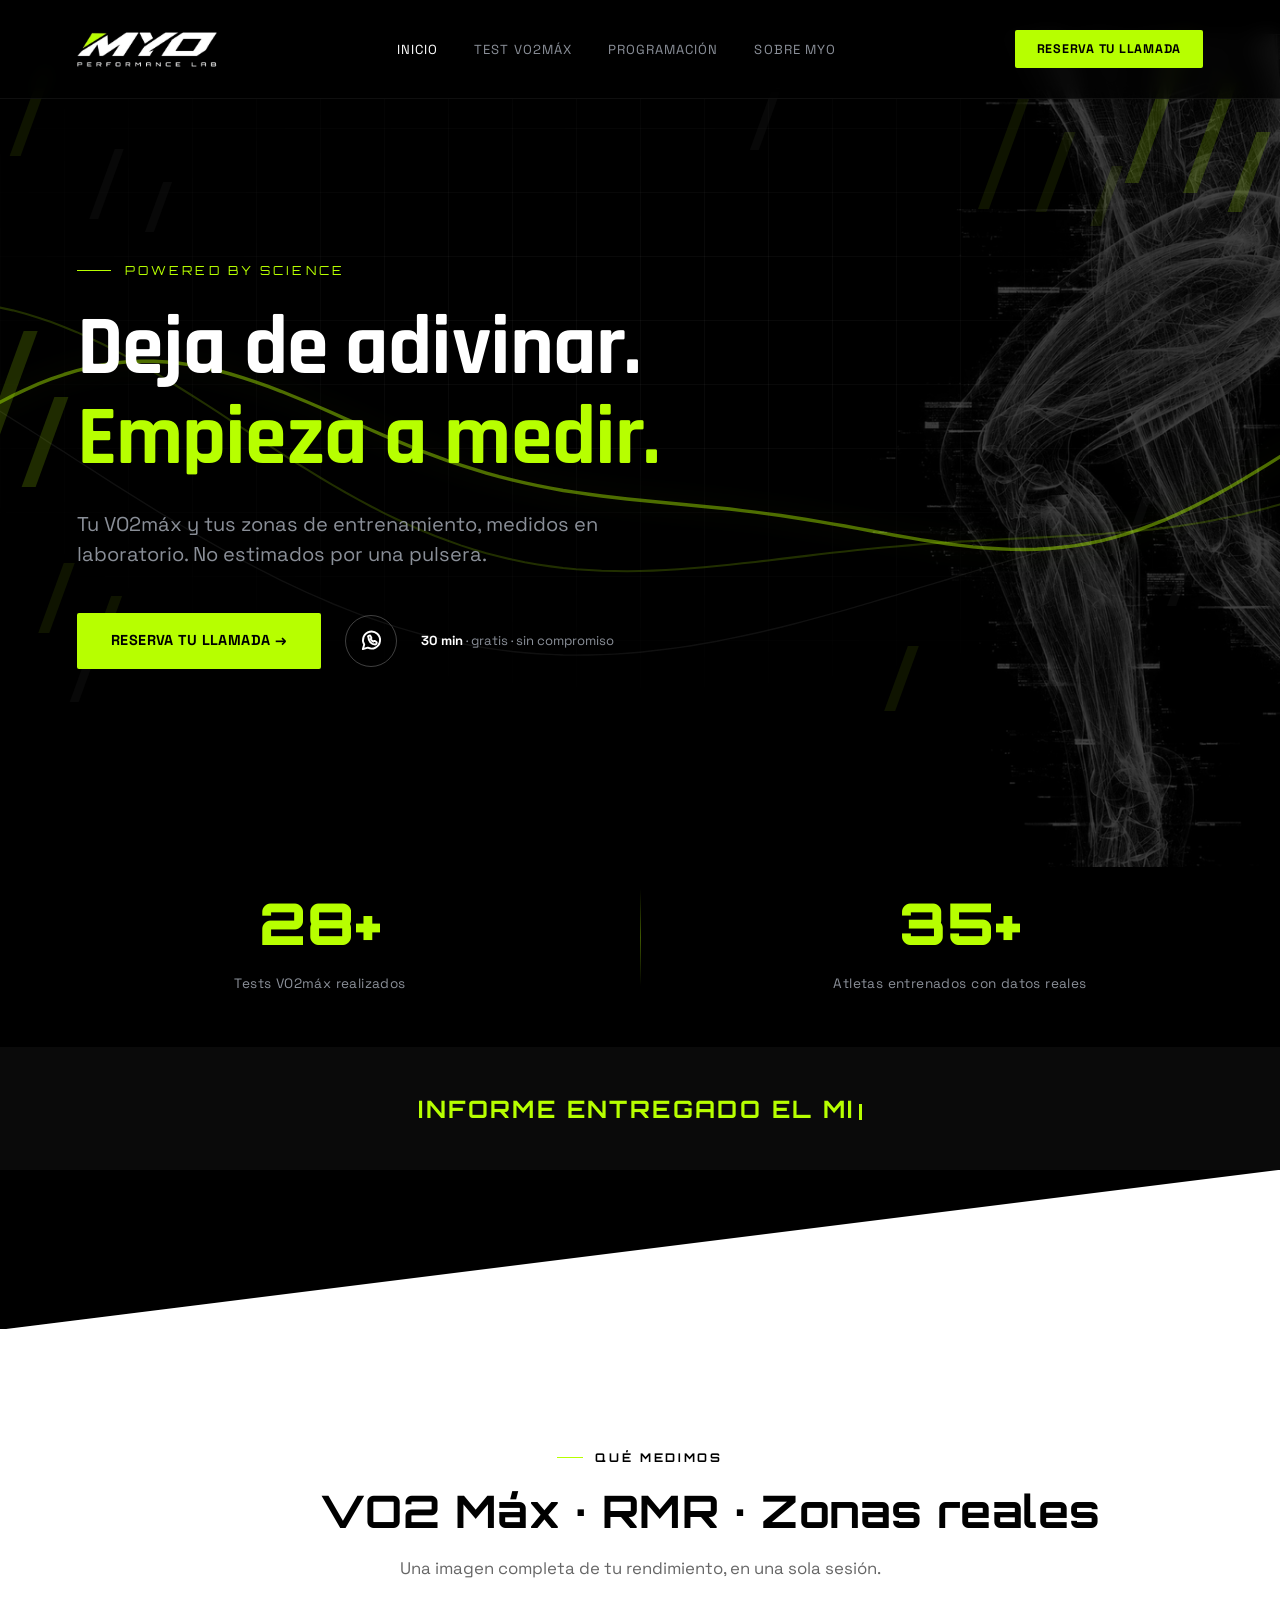
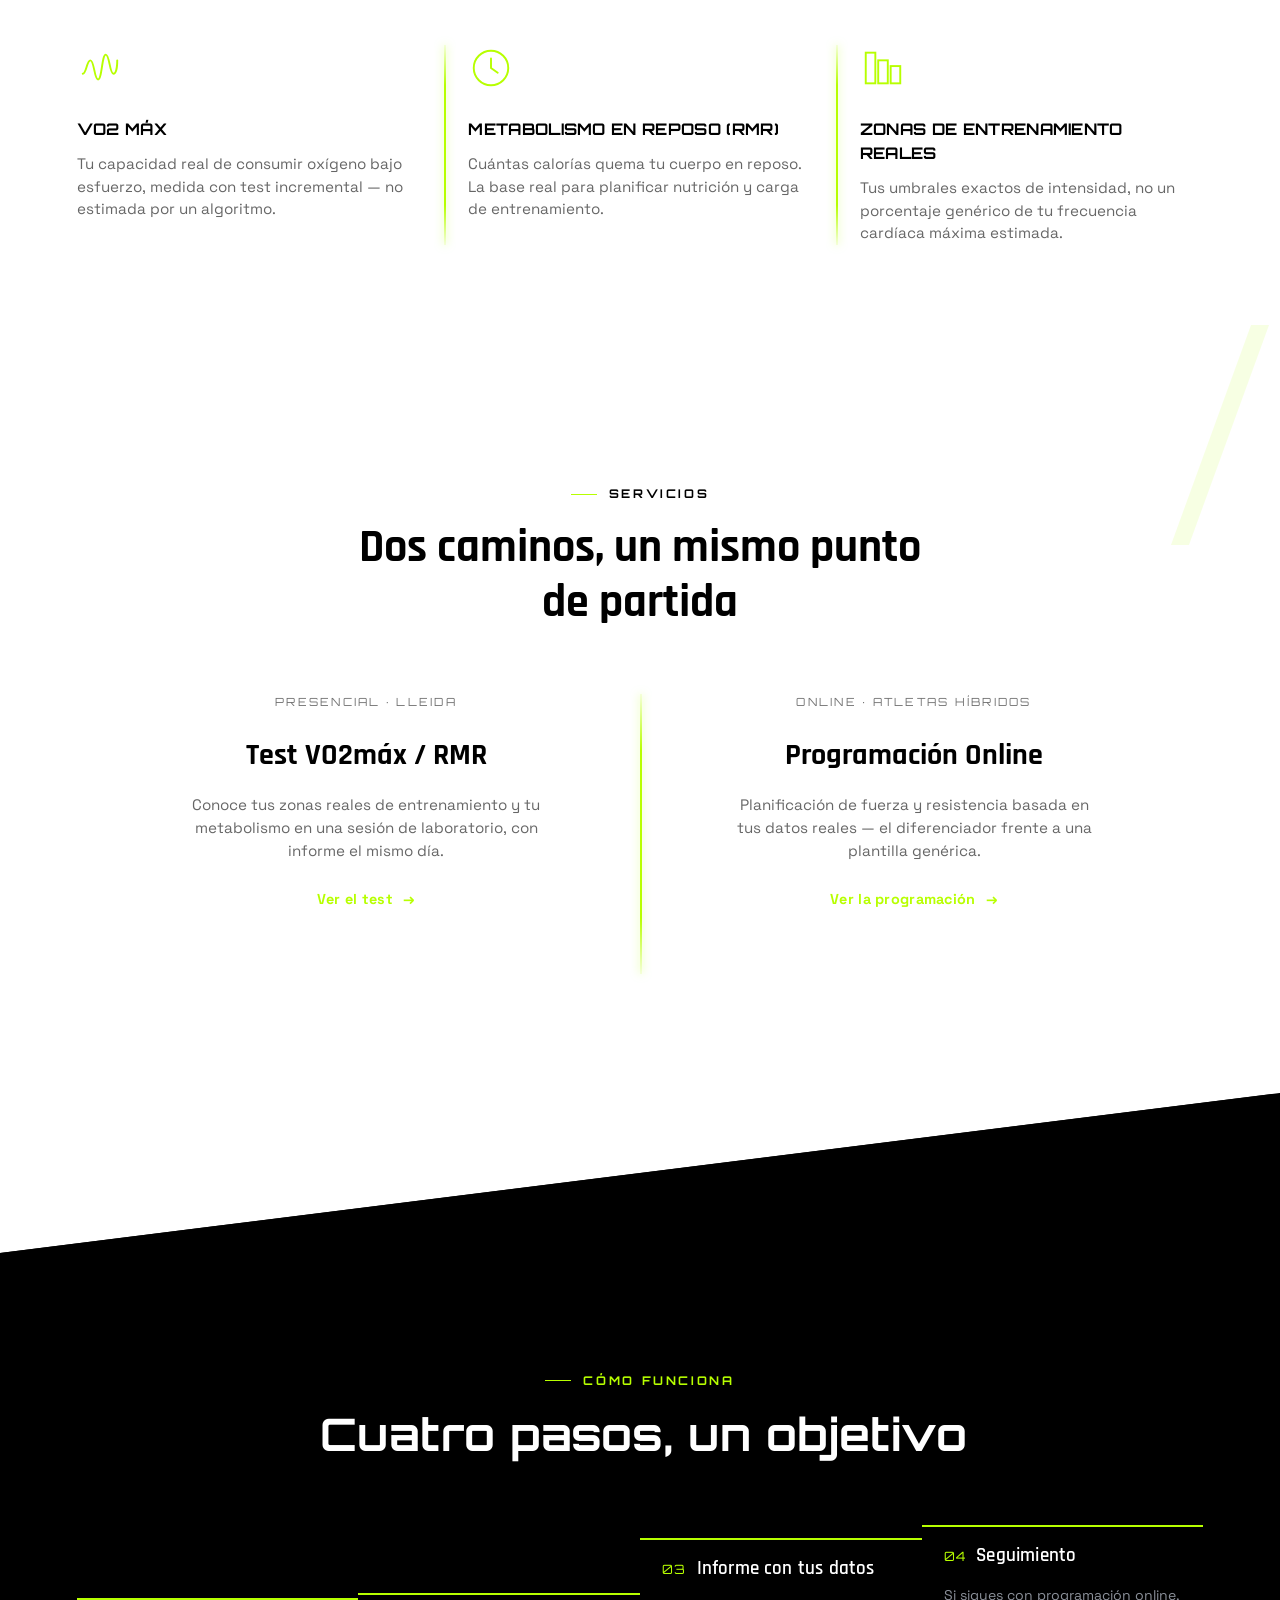
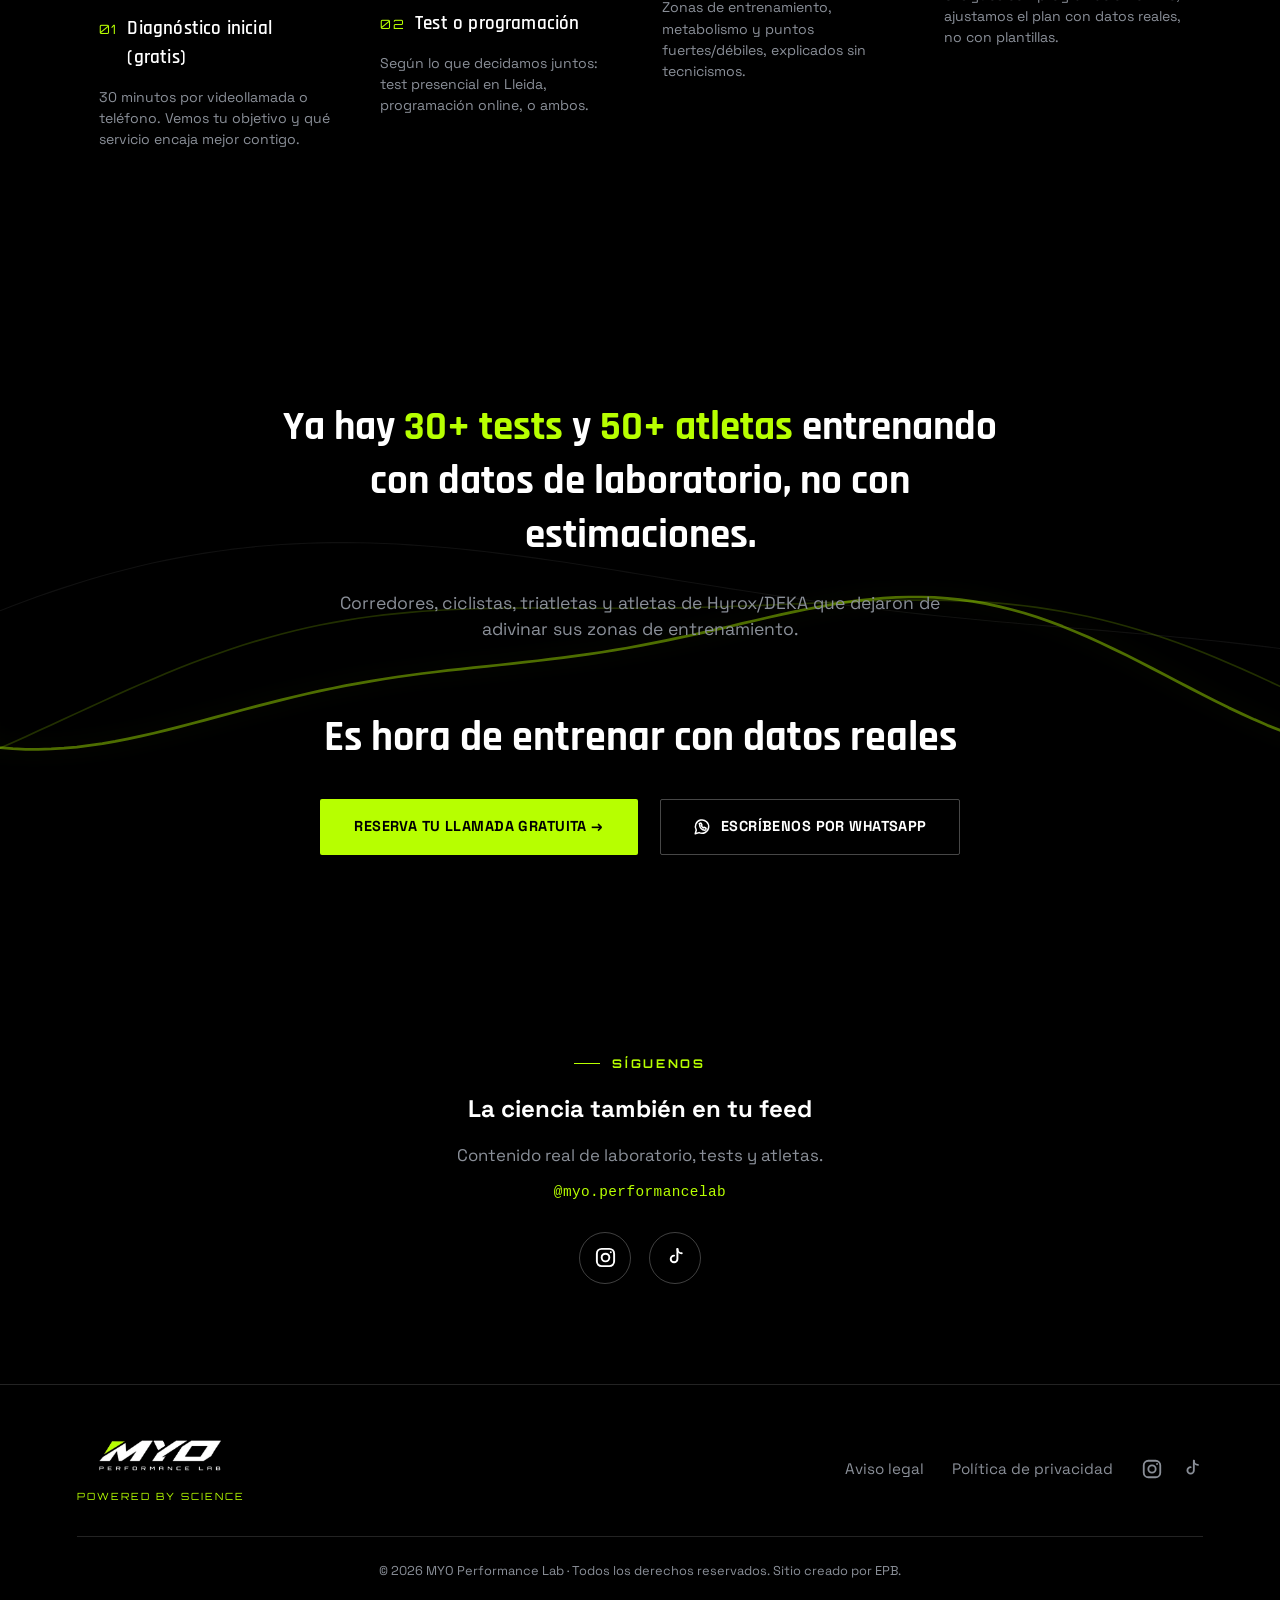
==== commit 7755fd7d: "Add Calendly widget stylesheet and script" ====
--- a/index.html
+++ b/index.html
@@ -9,6 +9,7 @@
 <link rel="preconnect" href="https://fonts.gstatic.com" crossorigin>
 <link href="https://fonts.googleapis.com/css2?family=Orbitron:wght@500;700;900&family=Rajdhani:wght@500;600;700&family=Space+Grotesk:wght@400;500;600;700&display=swap" rel="stylesheet">
 <link rel="stylesheet" href="css/style.css">
+<link href="https://assets.calendly.com/assets/external/widget.css" rel="stylesheet">
 </head>
 <body data-page="inicio">
 
@@ -60,7 +61,7 @@
     <h1>Deja de adivinar. <em>Empieza a medir.</em></h1>
     <p class="hero-sub">Tu VO2máx y tus zonas de entrenamiento, medidos en laboratorio. No estimados por una pulsera.</p>
     <div class="hero-ctas">
-      <a href="#" class="btn-primary">Reserva tu llamada →</a>
+      <a href="https://calendly.com/myo-performance-lab-coach/30min" class="btn-primary" data-cta="calendly">Reserva tu llamada →</a>
       <a href="https://wa.me/34648884513" class="btn-icon-wa" aria-label="Escríbenos por WhatsApp" target="_blank" rel="noopener">
         <svg viewBox="0 0 24 24" fill="none" stroke="currentColor" stroke-width="2"><path d="M3 21l1.4-4.9A8.9 8.9 0 1 1 8.1 19.5L3 21z" stroke-linecap="round" stroke-linejoin="round"/><path d="M8.8 8.6c0 4.1 3 7.4 7.1 7.6.5 0 1-.3 1.2-.8l.3-.9a1 1 0 0 0-.5-1.2l-1.6-.8a1 1 0 0 0-1.1.2l-.4.4a6.6 6.6 0 0 1-2.6-2.6l.4-.4a1 1 0 0 0 .2-1.1l-.8-1.6a1 1 0 0 0-1.2-.5l-.9.3c-.5.2-.8.6-.1 1.4z"/></svg>
       </a>
@@ -173,7 +174,7 @@
     <p class="proof-for">Corredores, ciclistas, triatletas y atletas de Hyrox/DEKA que dejaron de adivinar sus zonas de entrenamiento.</p>
     <h2 class="proof-cta-heading">Es hora de entrenar con datos reales</h2>
      <div class="cta-group">
-      <a href="#" class="btn-primary">Reserva tu llamada gratuita →</a>
+      <a href="https://calendly.com/myo-performance-lab-coach/30min" class="btn-primary" data-cta="calendly">Reserva tu llamada gratuita →</a>
       <a href="https://wa.me/34648884513" class="btn-secondary" target="_blank" rel="noopener">
         <svg viewBox="0 0 24 24" fill="none" stroke="currentColor" stroke-width="2"><path d="M3 21l1.4-4.9A8.9 8.9 0 1 1 8.1 19.5L3 21z" stroke-linecap="round" stroke-linejoin="round"/><path d="M8.8 8.6c0 4.1 3 7.4 7.1 7.6.5 0 1-.3 1.2-.8l.3-.9a1 1 0 0 0-.5-1.2l-1.6-.8a1 1 0 0 0-1.1.2l-.4.4a6.6 6.6 0 0 1-2.6-2.6l.4-.4a1 1 0 0 0 .2-1.1l-.8-1.6a1 1 0 0 0-1.2-.5l-.9.3c-.5.2-.8.6-.1 1.4z"/></svg>
         Escríbenos por WhatsApp
@@ -205,5 +206,6 @@
 
 <script src="js/incluir.js" defer></script>
 <script src="js/script.js" defer></script>
+<script src="https://assets.calendly.com/assets/external/widget.js" defer></script>
 </body>
 </html>
--- a/css/style.css
+++ b/css/style.css
@@ -717,11 +717,16 @@
   footer{
     border-top:1px solid var(--card-border);
     padding:50px 6% 40px;
+    display:flex;
+    flex-direction:column;
+    gap:32px;
+    position:relative;
+    background:var(--black);
+  }
+  .footer-top{
     display:flex;justify-content:space-between;align-items:center;
     flex-wrap:wrap;
     gap:24px;
-    position:relative;
-    background:var(--black);
   }
   .footer-left{
     display:flex;
@@ -752,6 +757,15 @@
   }
   .footer-social a:hover{color:var(--lime);}
   .footer-social svg{width:22px;height:22px;}
+
+  .footer-bottom{
+    padding-top:24px;
+    border-top:1px solid var(--card-border);
+    text-align:center;
+    color:var(--gray);
+    font-size:0.8rem;
+    font-family:var(--font-body);
+  }
 
   /* Menú móvil desplegado — header.nav-open, activado por incluir.js */
   header.nav-open nav{
@@ -780,8 +794,9 @@
     .menu-toggle{display:block;}
     header{position:relative;}
     section{padding:80px 6%;}
-    footer{flex-direction:column;align-items:center;text-align:center;gap:28px;}
+    .footer-top{flex-direction:column;align-items:center;text-align:center;gap:28px;}
     .footer-links{flex-direction:column;gap:18px;}
+    .footer-bottom{font-size:0.72rem;padding:0 4px;}
     .angle-bridge{height:90px;}
     .measure-card:not(:first-child)::before{display:none;}
     .service-card:not(:first-child)::before{display:none;}
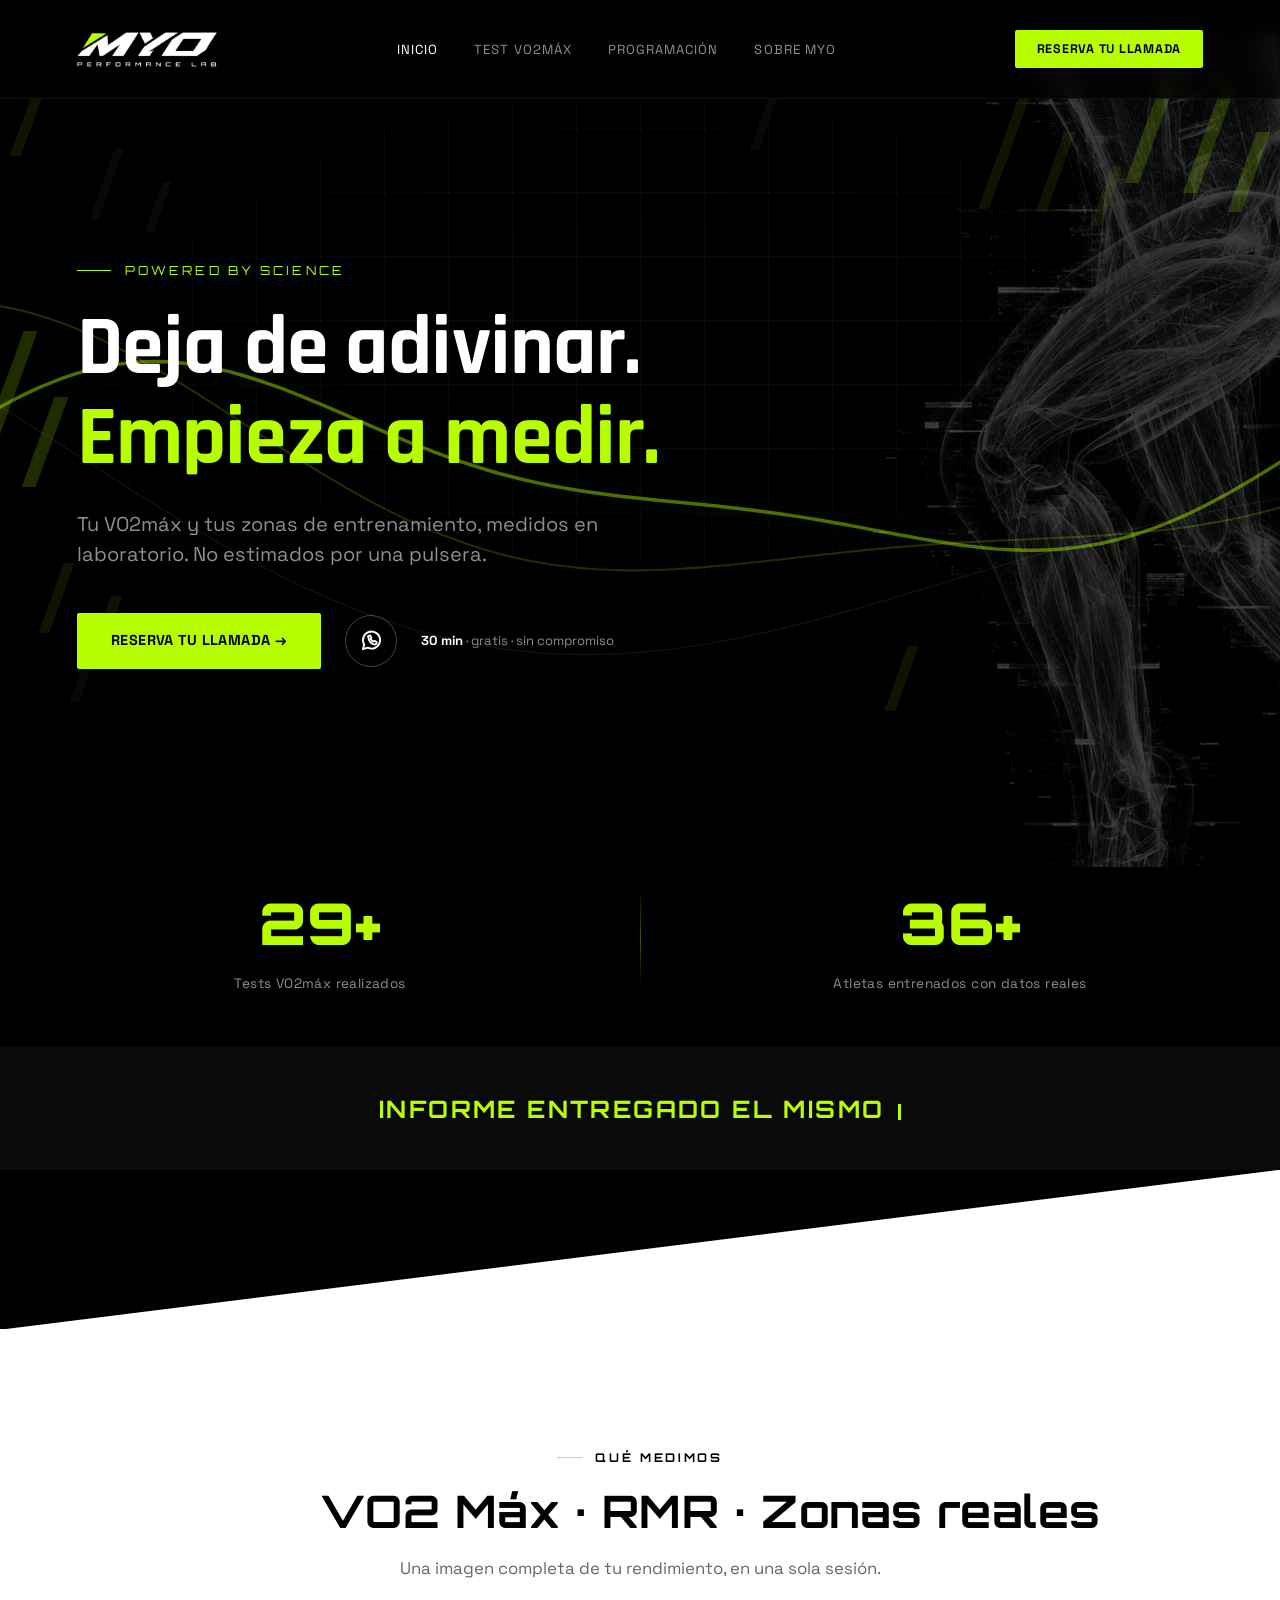
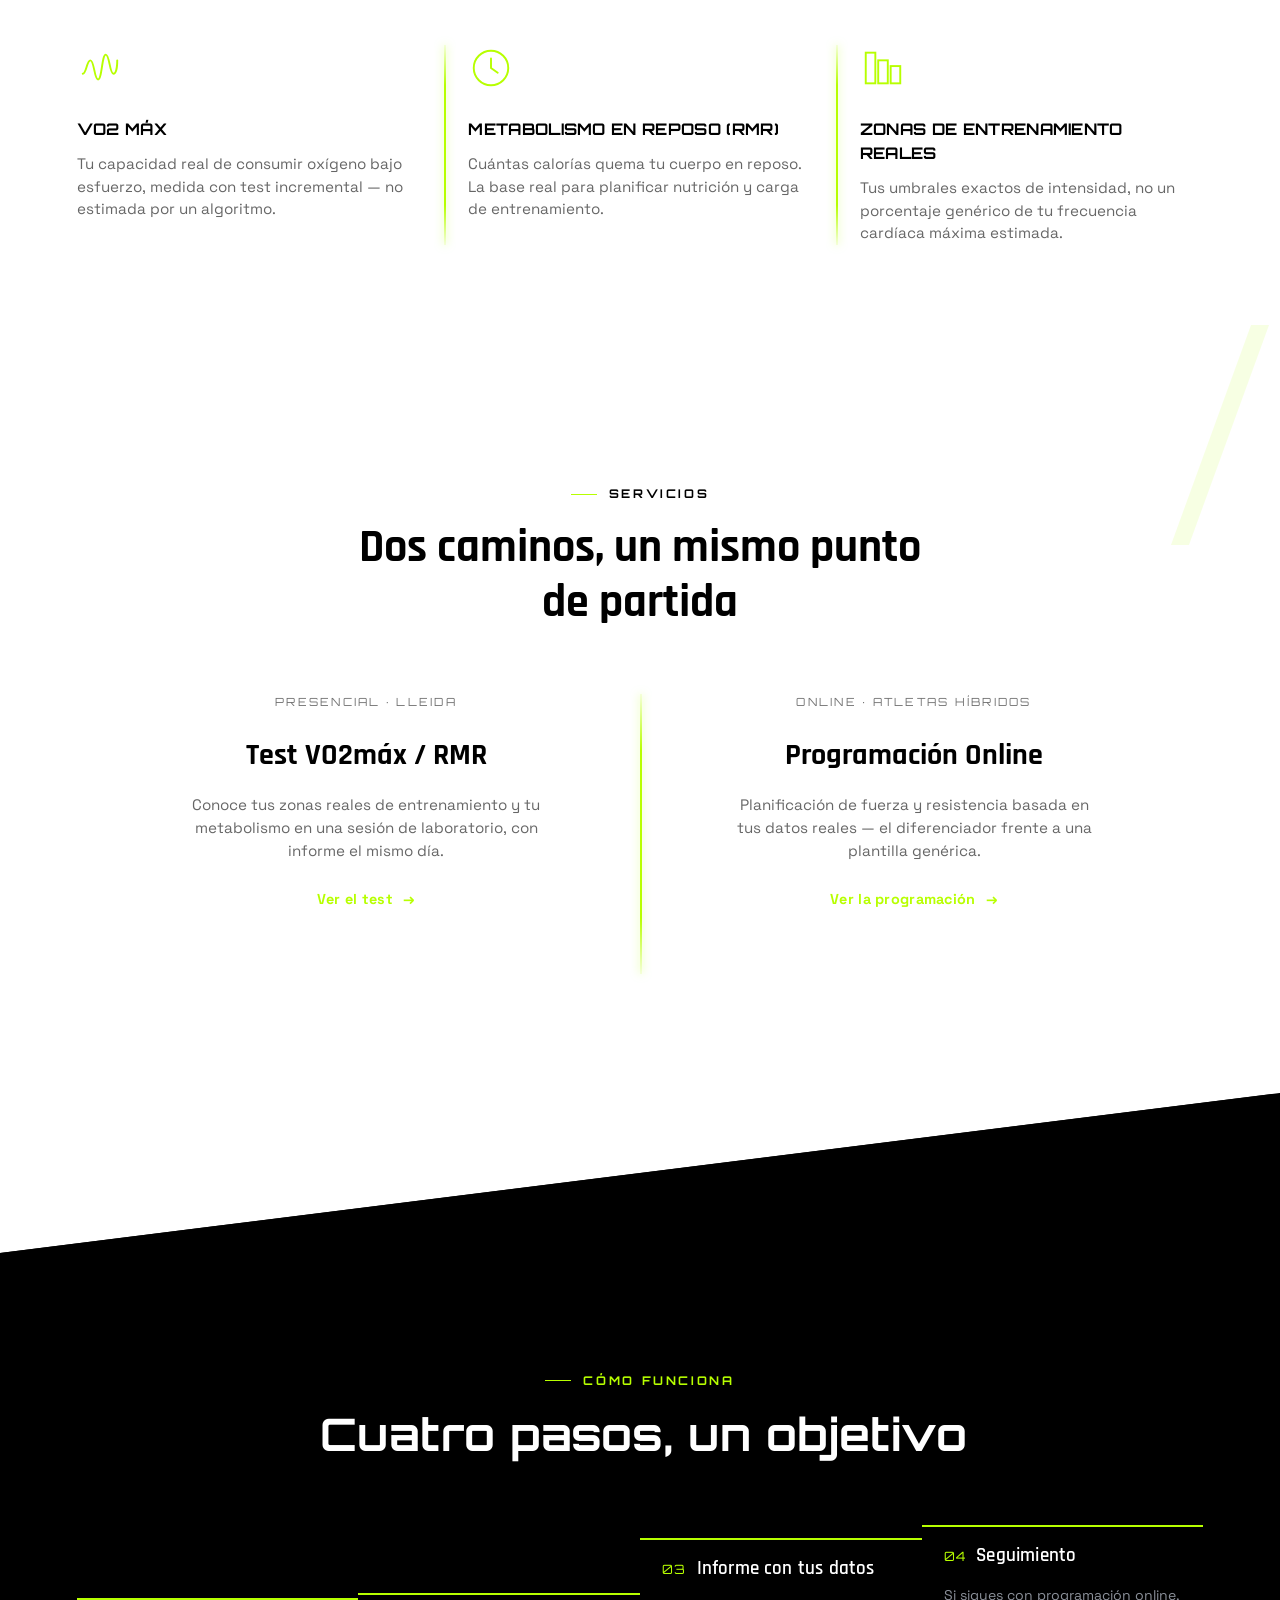
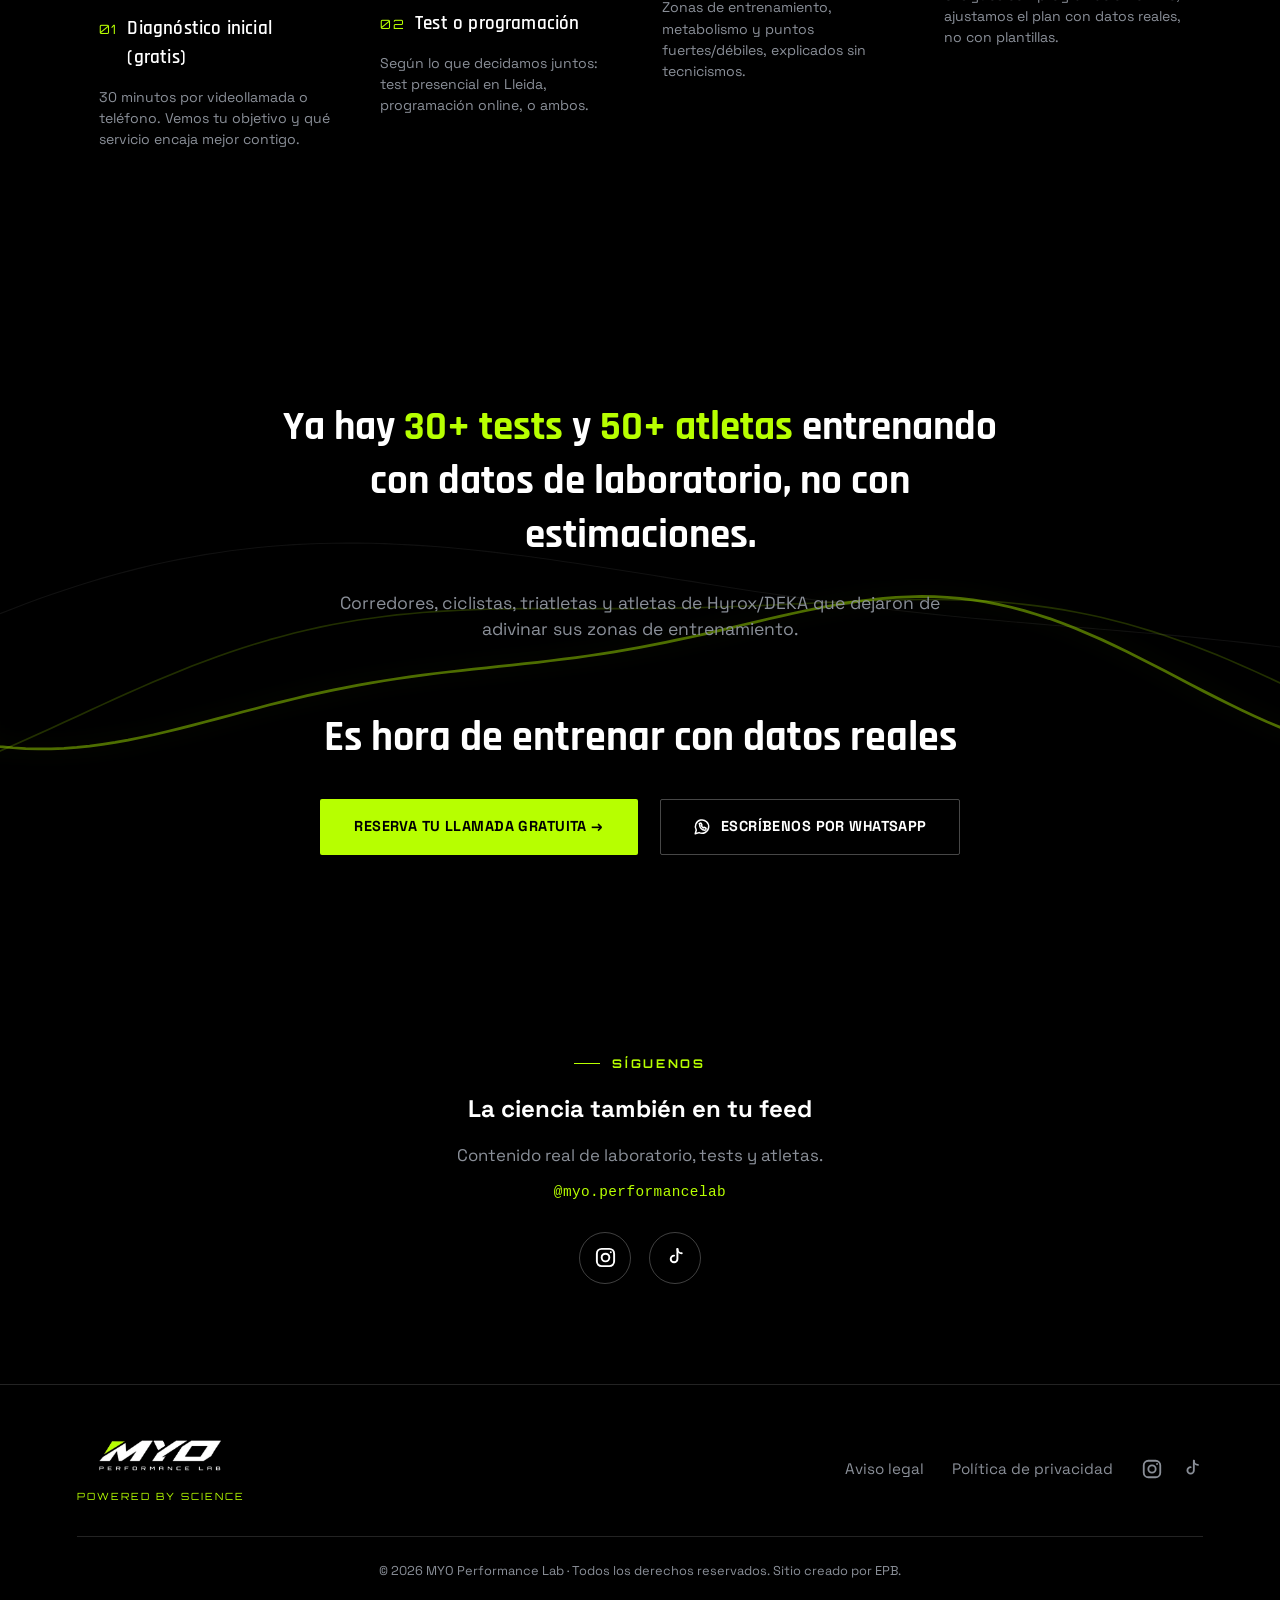
==== commit d3241543: "Add favicon and manifest links to index.html" ====
--- a/index.html
+++ b/index.html
@@ -4,6 +4,12 @@
 <meta charset="UTF-8">
 <meta name="viewport" content="width=device-width, initial-scale=1.0">
 <title>MYO Performance Lab — Inicio</title>
+<link rel="icon" href="/favicon.ico" sizes="any">
+<link rel="icon" type="image/svg+xml" href="/favicon.svg">
+<link rel="icon" type="image/png" sizes="48x48" href="/favicon-48x48.png">
+<link rel="apple-touch-icon" href="/apple-touch-icon.png">
+<link rel="manifest" href="/site.webmanifest">
+<meta name="theme-color" content="#000000">
 <meta name="description" content="Laboratorio de fisiología y rendimiento deportivo en Lleida. Tests VO2máx y RMR presenciales, y programación online basada en datos reales. Powered by Science.">
 <link rel="preconnect" href="https://fonts.googleapis.com">
 <link rel="preconnect" href="https://fonts.gstatic.com" crossorigin>
--- a/css/style.css
+++ b/css/style.css
@@ -11,13 +11,14 @@
     --font-body:'Space Grotesk', sans-serif; /* cuerpo de texto */
   }
   *{margin:0;padding:0;box-sizing:border-box;}
-  html{scroll-behavior:smooth;}
+  html{scroll-behavior:smooth;overflow-x:hidden;}
   body{
     background:var(--black);
     color:var(--white);
     font-family:var(--font-body);
     line-height:1.5;
     overflow-x:hidden;
+    overscroll-behavior-x:none;
   }
   a{color:inherit;text-decoration:none;}
 
@@ -503,10 +504,15 @@
     transform-style:preserve-3d;
     transition:transform .6s cubic-bezier(.4,.2,.2,1);
   }
-  .flip-card:hover .flip-inner,
-  .flip-card:focus .flip-inner,
+  /* Gira con: toque/clic (clase .is-flipped, se vuelve a girar al tocar otra vez),
+     teclado (:focus-visible) y hover solo en dispositivos con ratón.
+     Antes :focus y :hover se quedaban "enganchados" en móvil tras tocar y la tarjeta no volvía. */
+  .flip-card:focus-visible .flip-inner,
   .flip-card.is-flipped .flip-inner{
     transform:rotateY(180deg);
+  }
+  @media (hover:hover) and (pointer:fine){
+    .flip-card:hover .flip-inner{transform:rotateY(180deg);}
   }
   .flip-face{
     position:absolute;inset:0;
@@ -792,14 +798,73 @@
     .brand-anatomy-bg{display:none;}
     nav ul, .nav-cta{display:none;}
     .menu-toggle{display:block;}
-    header{position:relative;}
     section{padding:80px 6%;}
-    .footer-top{flex-direction:column;align-items:center;text-align:center;gap:28px;}
-    .footer-links{flex-direction:column;gap:18px;}
-    .footer-bottom{font-size:0.72rem;padding:0 4px;}
+
+    /* El header ya usa position:fixed en desktop (arriba del todo del archivo).
+       Antes se "desanclaba" a position:relative en mobile, lo que sumaba su
+       propia altura al padding-top del hero (pensado para un header fijo) y
+       generaba el hueco extra en Inicio/Programación frente a Test, que sí
+       se queda fijo. Se quita para que el comportamiento sea el mismo en
+       todas las páginas. */
+
+    /* Síguenos — se oculta solo en mobile y solo en Inicio (Sobre la sigue mostrando) */
+    body[data-page="inicio"] #social{
+      display:none;
+    }
+
+    footer{padding:28px 6% 20px;gap:14px;}
+    .footer-logo{display:none;}
+    .footer-top{flex-direction:column;align-items:center;text-align:center;gap:10px;}
+    .footer-tag{font-size:0.56rem;}
+
+    /* Imagen 1 — footer condensado: links + iconos en una sola fila que fluye,
+       en vez de todo apilado en líneas separadas */
+    .footer-links{
+      flex-direction:row;
+      flex-wrap:wrap;
+      justify-content:center;
+      align-items:center;
+      gap:8px 14px;
+    }
+    .footer-links a{font-size:0.74rem;}
+    .footer-social{gap:12px;}
+    .footer-social svg{width:16px;height:16px;}
+    .footer-bottom{font-size:0.72rem;padding:0 4px;padding-top:12px;}
+
+    /* Imagen 2 — "La ciencia también en tu feed" y su subtítulo se quedaban con
+       una palabra suelta en la segunda línea. Tamaño fluido en vw para que
+       quepan en una sola línea en cualquier móvil, sin desbordar la pantalla. */
+    .social-follow h2{
+      font-family:var(--font-head);
+      font-weight:700;
+      white-space:nowrap;
+      font-size:clamp(1.05rem, 5.6vw, 1.6rem);
+    }
+    .social-follow .section-sub{
+      white-space:nowrap;
+      font-size:clamp(0.68rem, 3.3vw, 0.85rem);
+      max-width:none;
+    }
+
+    /* Imagen 3 / vídeo — esta era la causa real del arrastre horizontal:
+       "Es hora de entrenar con datos reales" forzaba una sola línea y no
+       cabía en pantallas estrechas, desbordando toda la página hacia los lados. */
+    .proof-cta-heading{
+      white-space:normal;
+    }
     .angle-bridge{height:90px;}
     .measure-card:not(:first-child)::before{display:none;}
     .service-card:not(:first-child)::before{display:none;}
+
+    /* Imagen 1 — sin el divisor vertical, los dos servicios se leían como un bloque único.
+       En móvil cada uno pasa a ser una tarjeta con borde propio. */
+    .services-grid{gap:20px;}
+    .service-card{
+      padding:32px 24px;
+      border:1px solid rgba(0,0,0,0.14);
+      border-radius:2px;
+      min-height:auto;
+    }
 
     /* escalera → lista vertical simple en móvil, sin desnivel */
     .stairs{flex-direction:column;align-items:stretch;gap:0;}
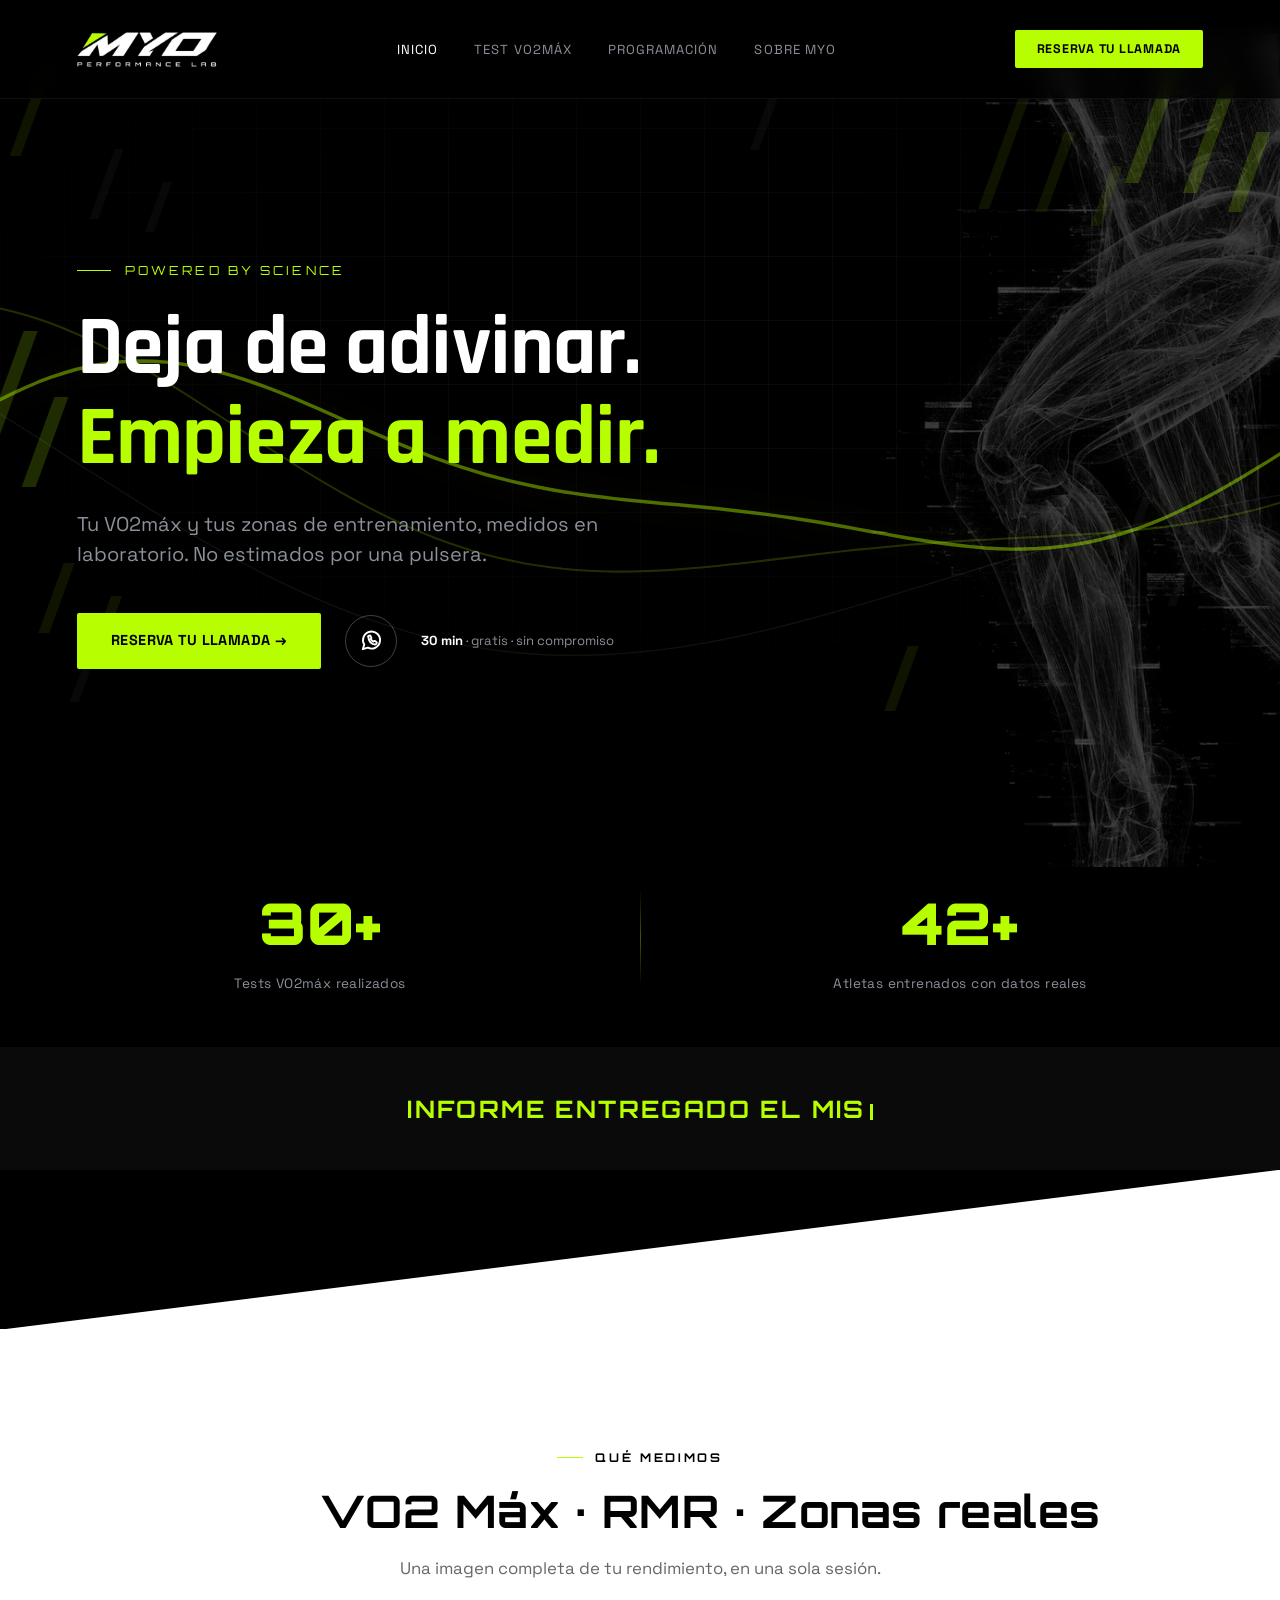
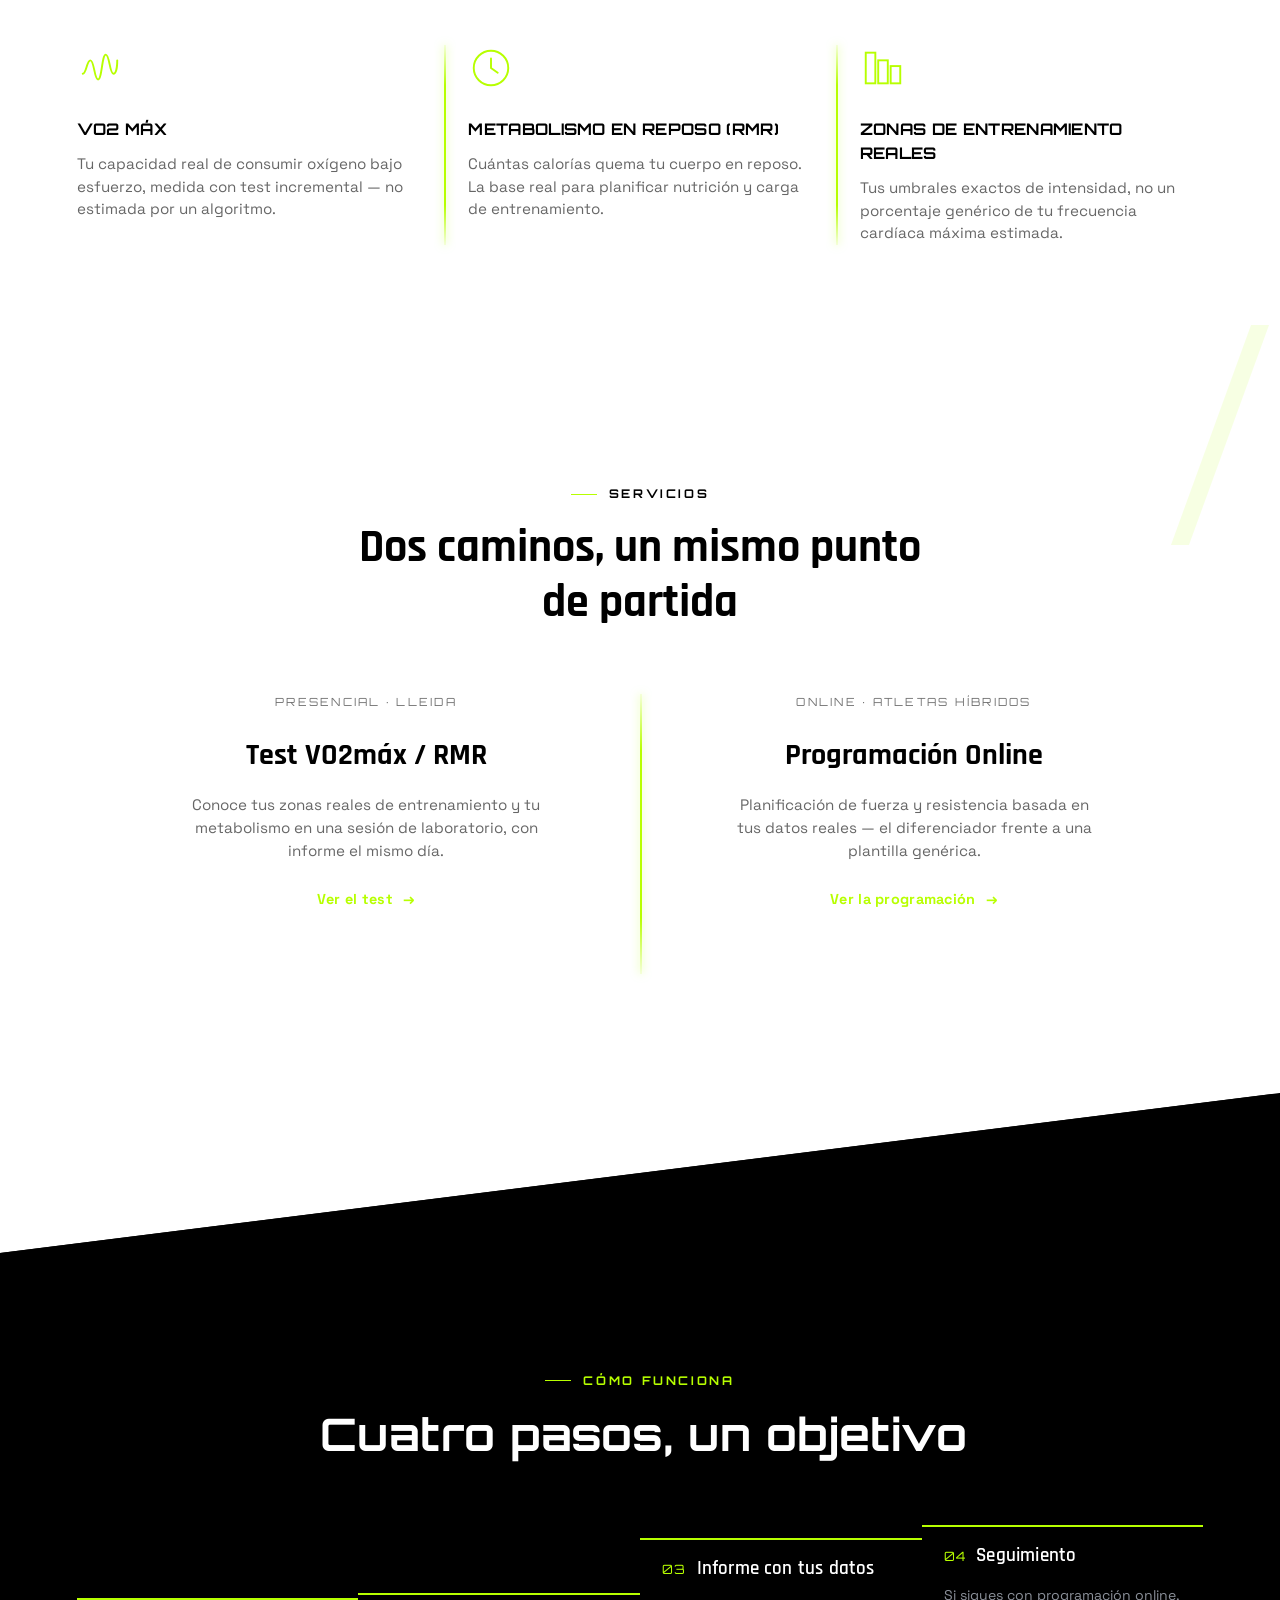
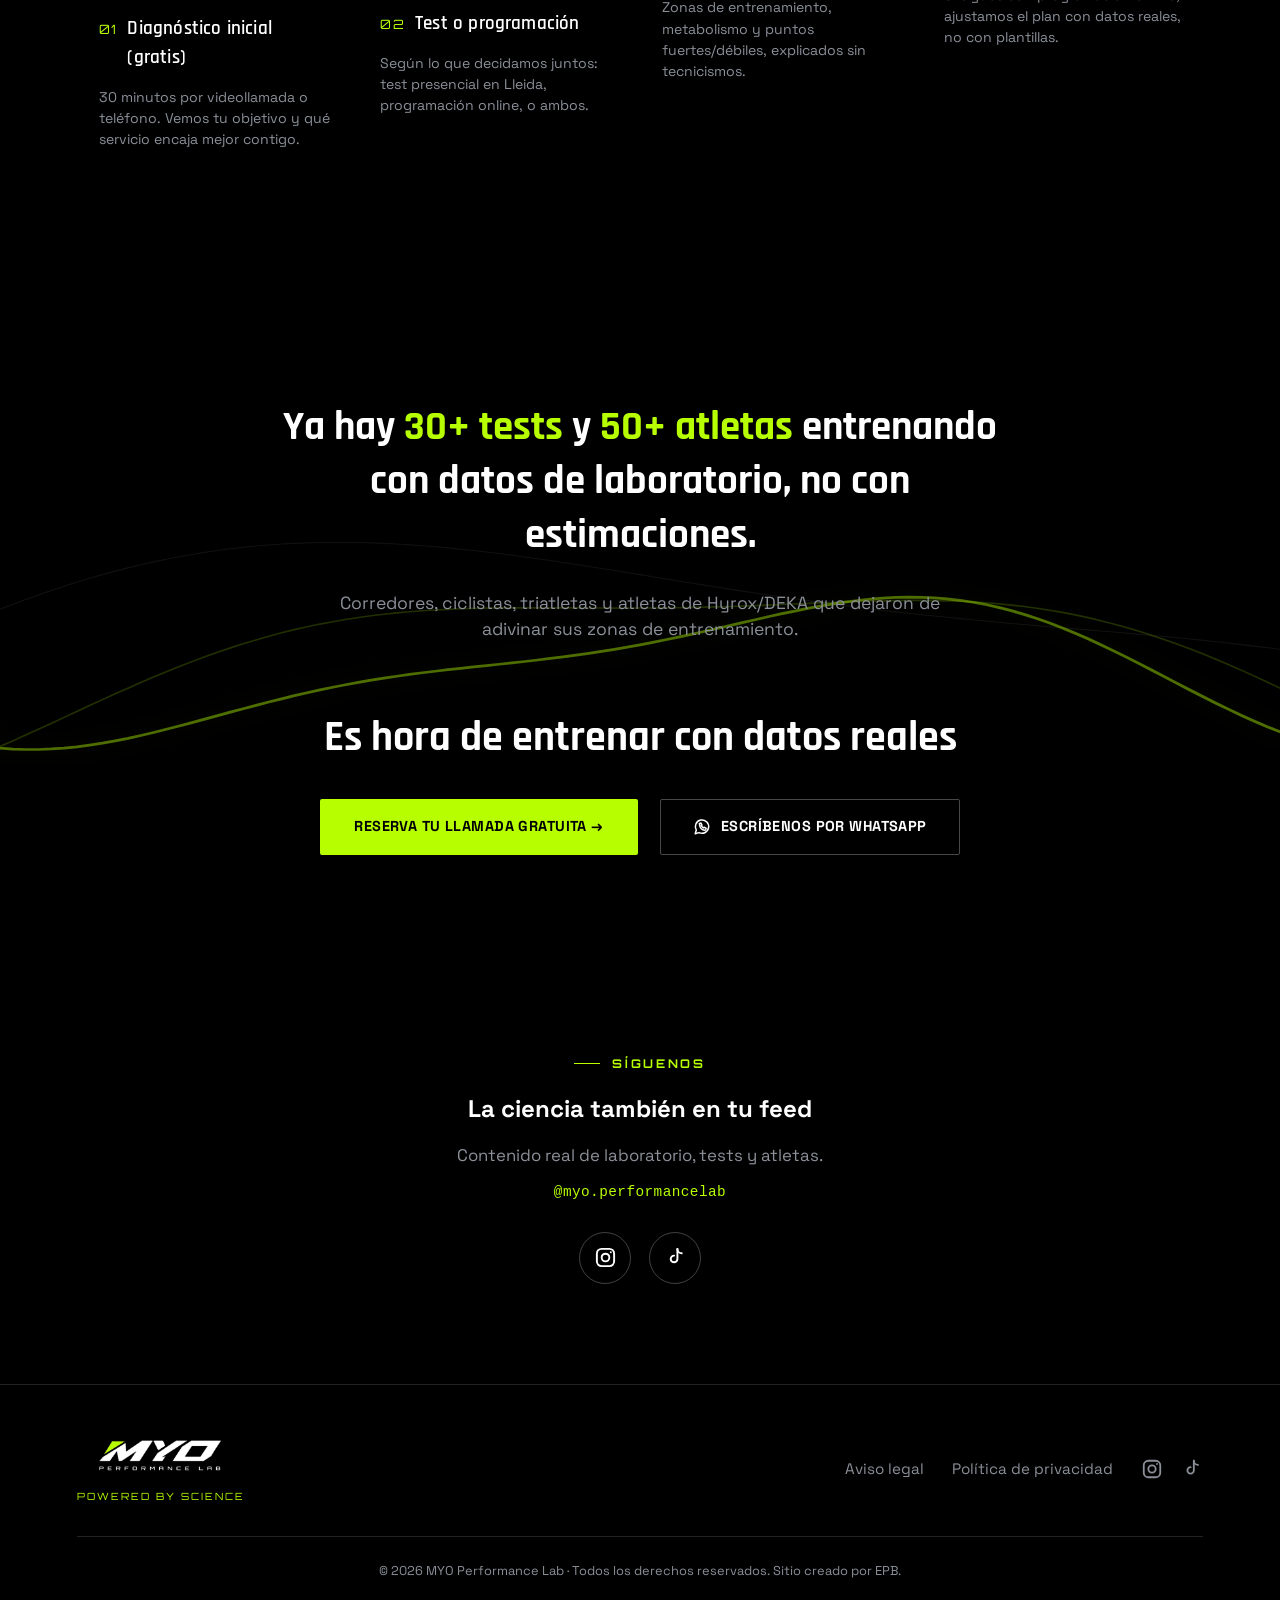
==== commit 48e30940: "Update title and description in index.html" ====
--- a/index.html
+++ b/index.html
@@ -3,14 +3,14 @@
 <head>
 <meta charset="UTF-8">
 <meta name="viewport" content="width=device-width, initial-scale=1.0">
-<title>MYO Performance Lab — Inicio</title>
+<title>Test VO2máx y RMR en Lleida | MYO Performance Lab</title>
 <link rel="icon" href="/favicon.ico" sizes="any">
 <link rel="icon" type="image/svg+xml" href="/favicon.svg">
 <link rel="icon" type="image/png" sizes="48x48" href="/favicon-48x48.png">
 <link rel="apple-touch-icon" href="/apple-touch-icon.png">
 <link rel="manifest" href="/site.webmanifest">
 <meta name="theme-color" content="#000000">
-<meta name="description" content="Laboratorio de fisiología y rendimiento deportivo en Lleida. Tests VO2máx y RMR presenciales, y programación online basada en datos reales. Powered by Science.">
+<meta name="description" content="Laboratorio de fisiología deportiva en Lleida. Test VO2máx y RMR con informe el mismo día y programación online basada en tus datos reales. Powered by Science.">
 <link rel="preconnect" href="https://fonts.googleapis.com">
 <link rel="preconnect" href="https://fonts.gstatic.com" crossorigin>
 <link href="https://fonts.googleapis.com/css2?family=Orbitron:wght@500;700;900&family=Rajdhani:wght@500;600;700&family=Space+Grotesk:wght@400;500;600;700&display=swap" rel="stylesheet">
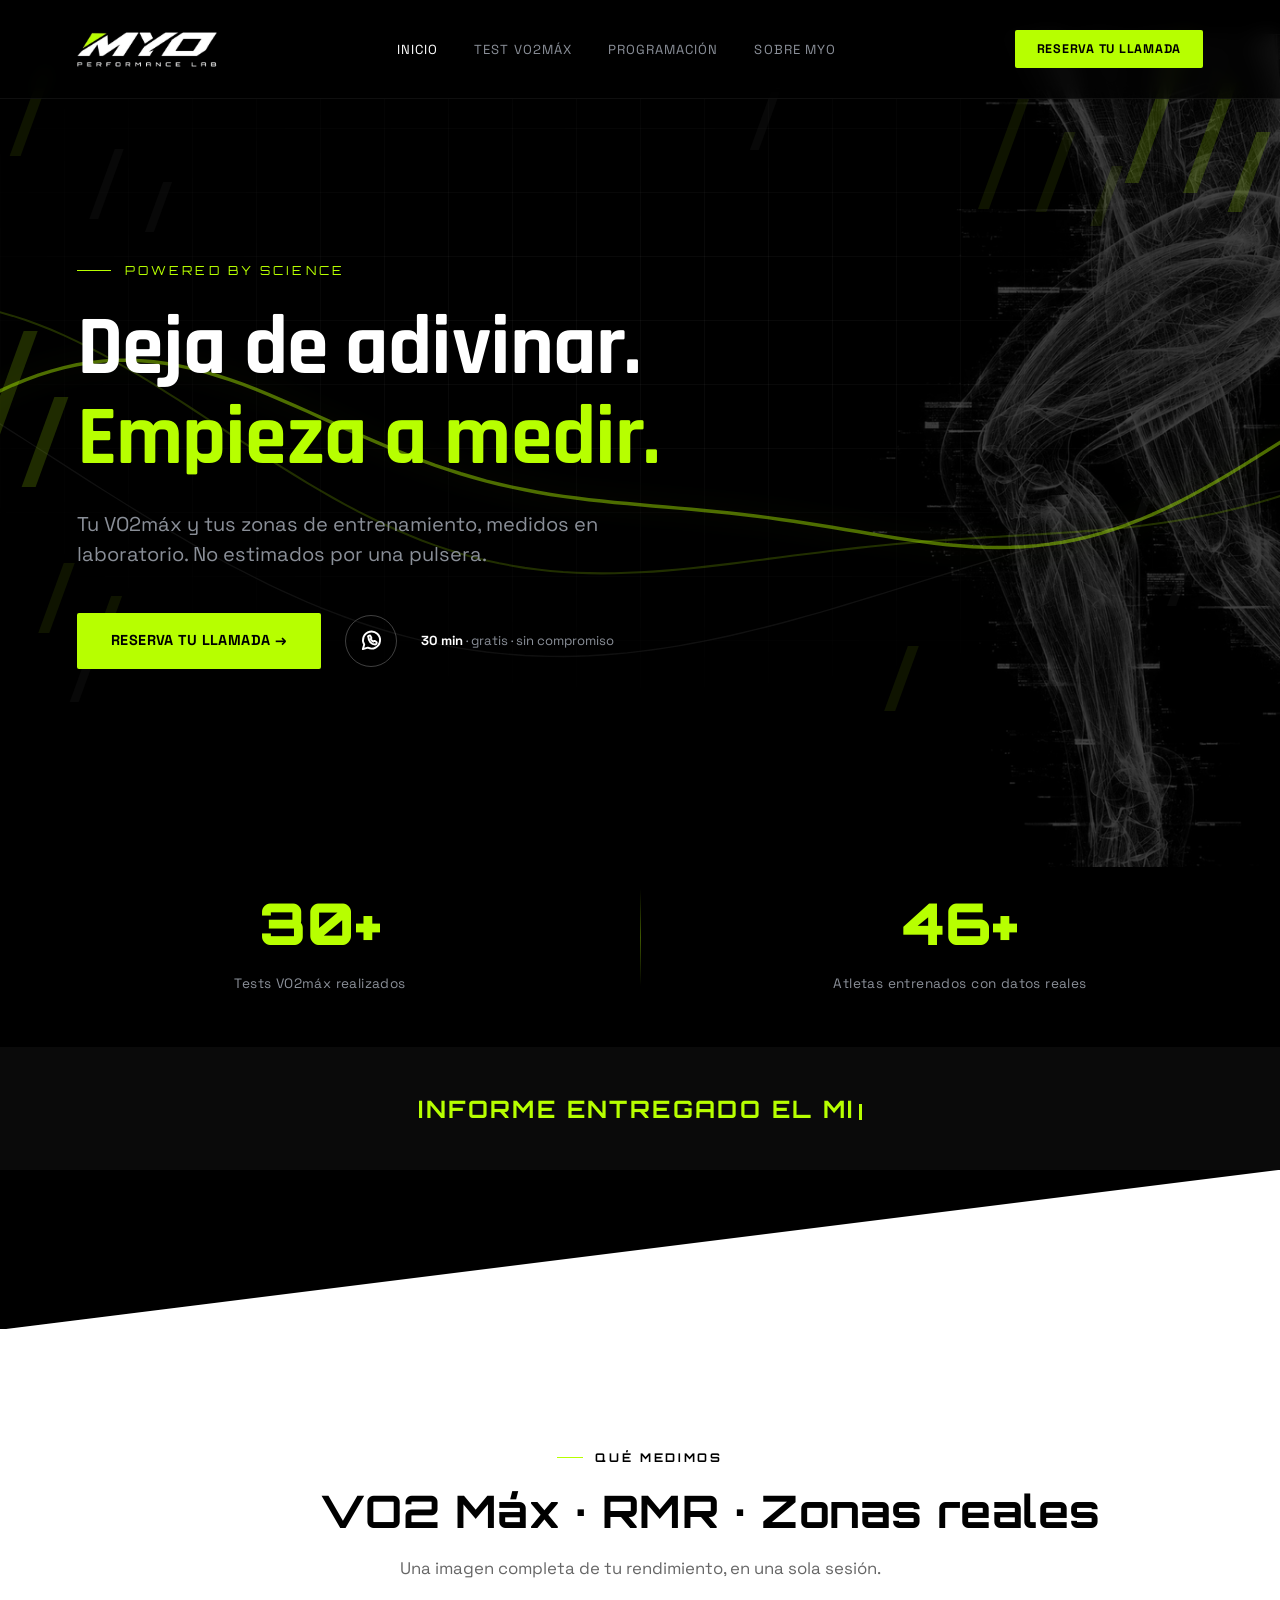
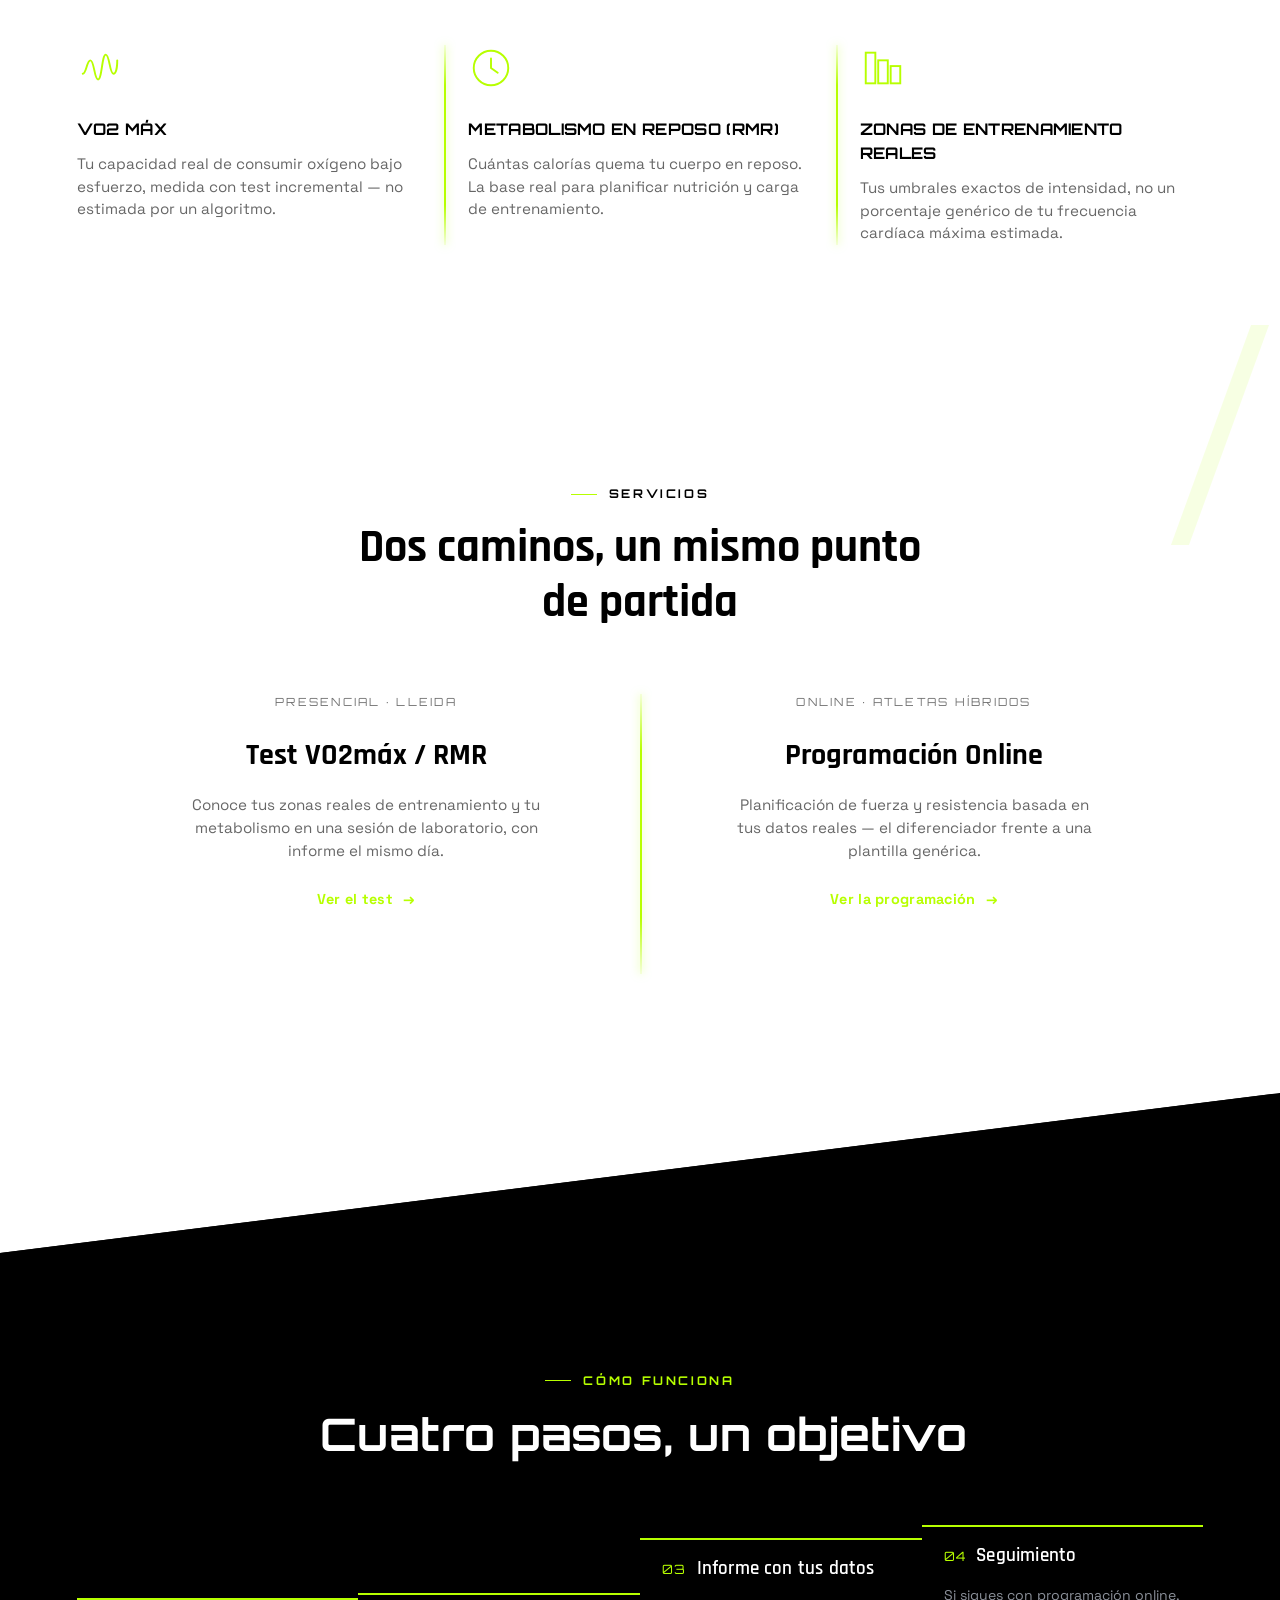
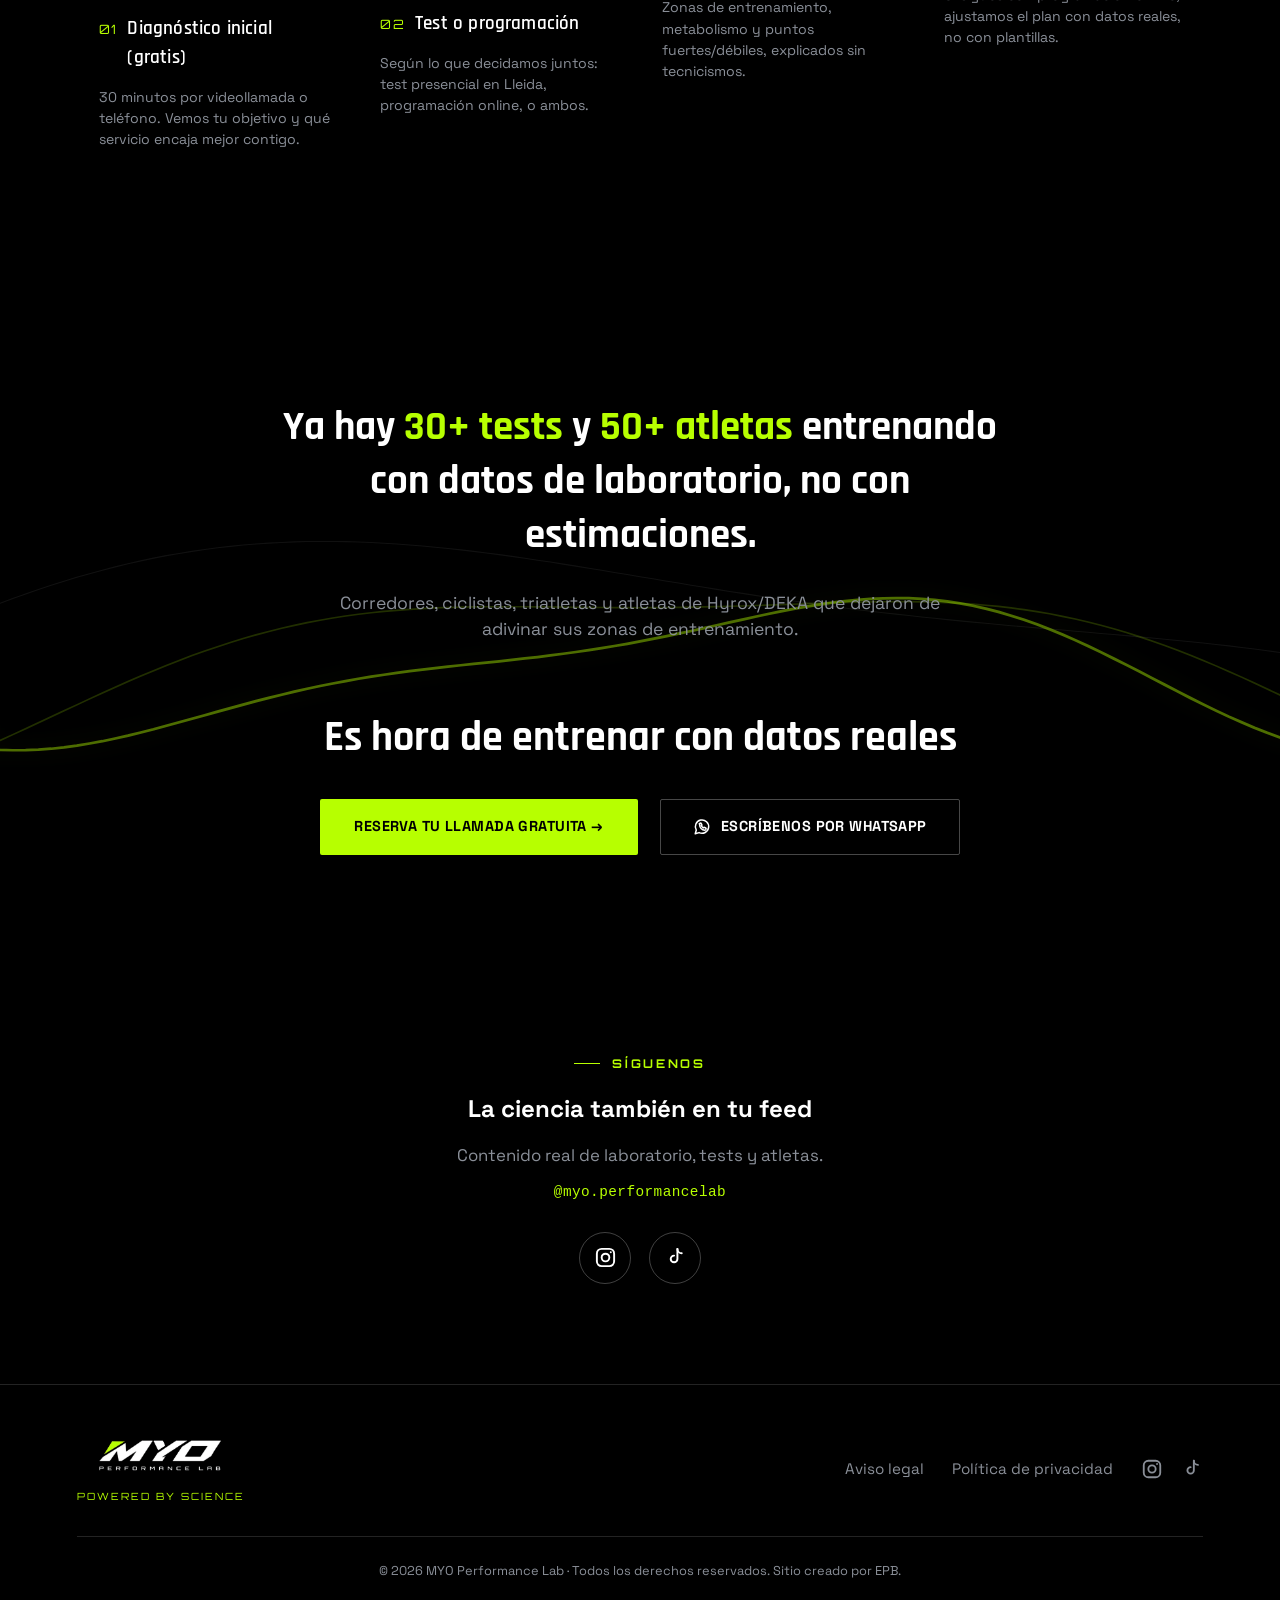
==== commit 240f5969: "Add canonical link to index.html Added a canonical link to improve SEO." ====
--- a/index.html
+++ b/index.html
@@ -11,6 +11,7 @@
 <link rel="manifest" href="/site.webmanifest">
 <meta name="theme-color" content="#000000">
 <meta name="description" content="Laboratorio de fisiología deportiva en Lleida. Test VO2máx y RMR con informe el mismo día y programación online basada en tus datos reales. Powered by Science.">
+<link rel="canonical" href="https://myoperformancelab.com/">
 <link rel="preconnect" href="https://fonts.googleapis.com">
 <link rel="preconnect" href="https://fonts.gstatic.com" crossorigin>
 <link href="https://fonts.googleapis.com/css2?family=Orbitron:wght@500;700;900&family=Rajdhani:wght@500;600;700&family=Space+Grotesk:wght@400;500;600;700&display=swap" rel="stylesheet">
